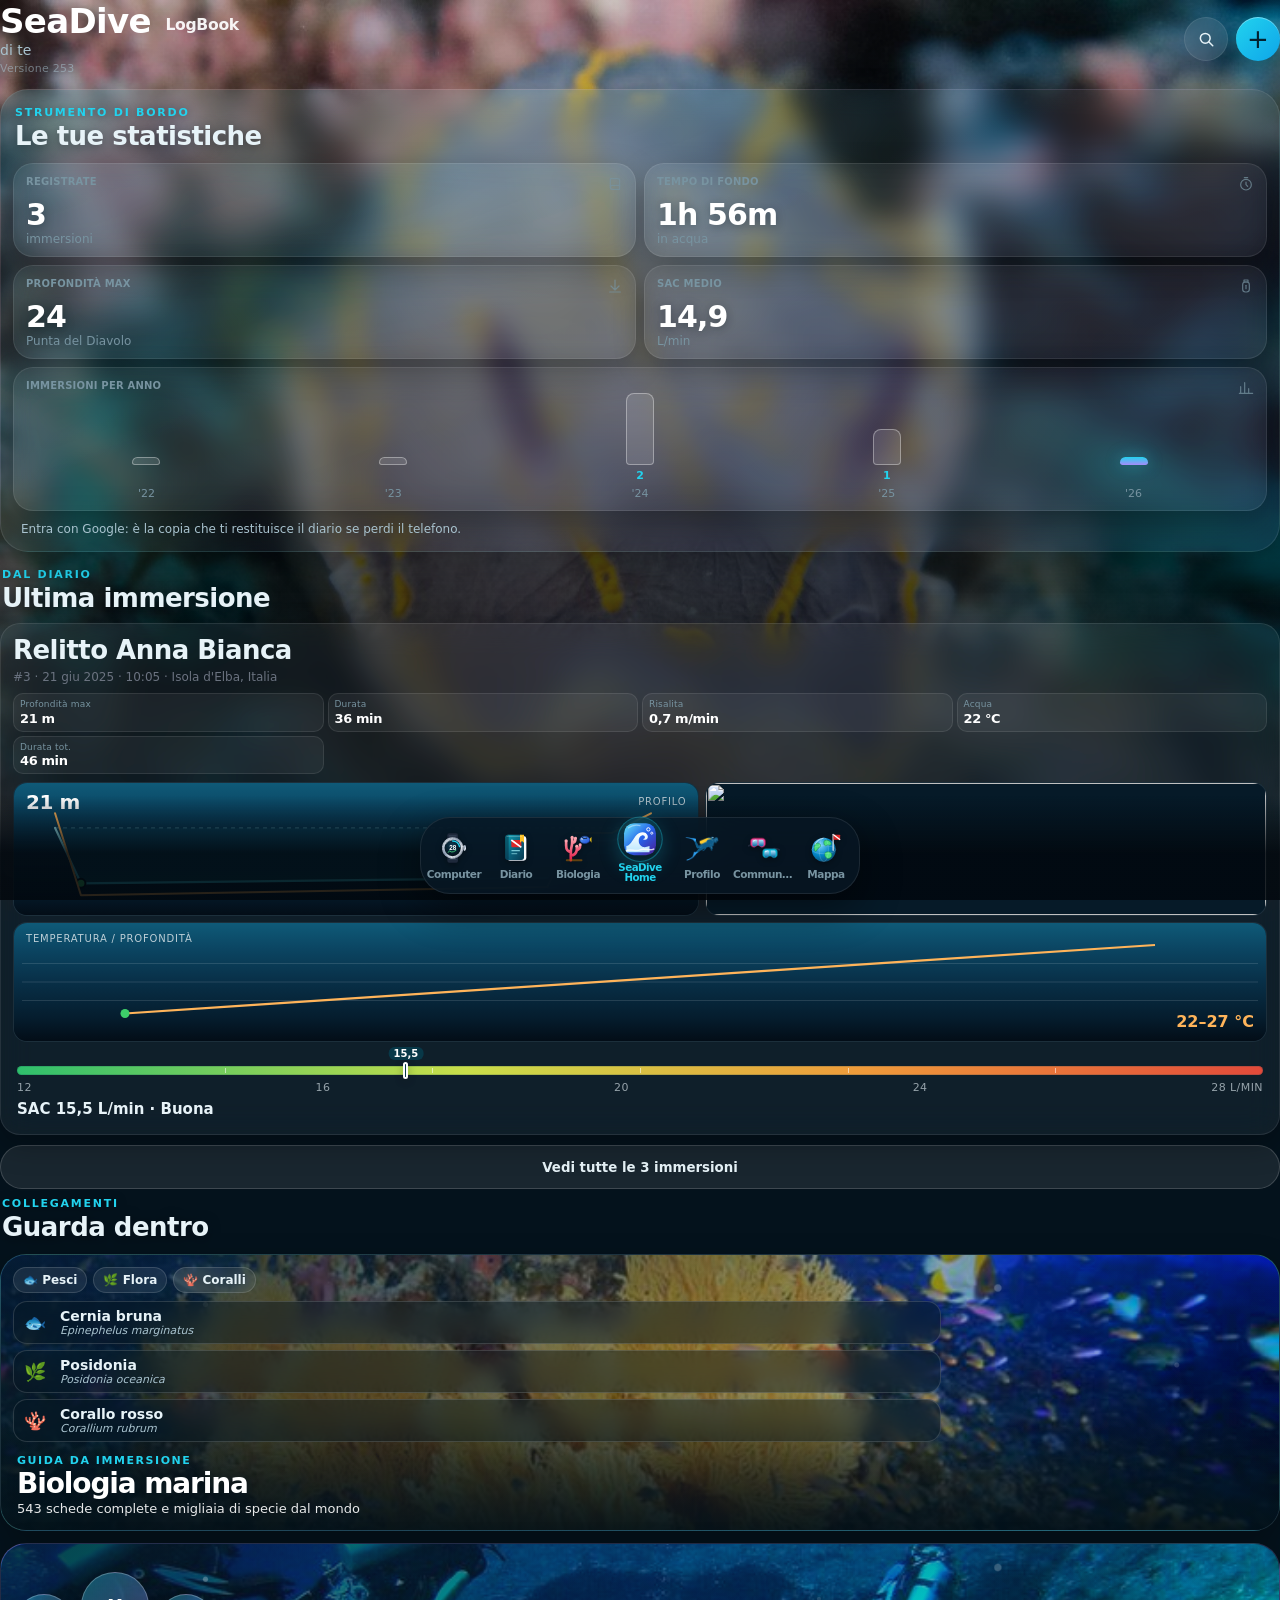
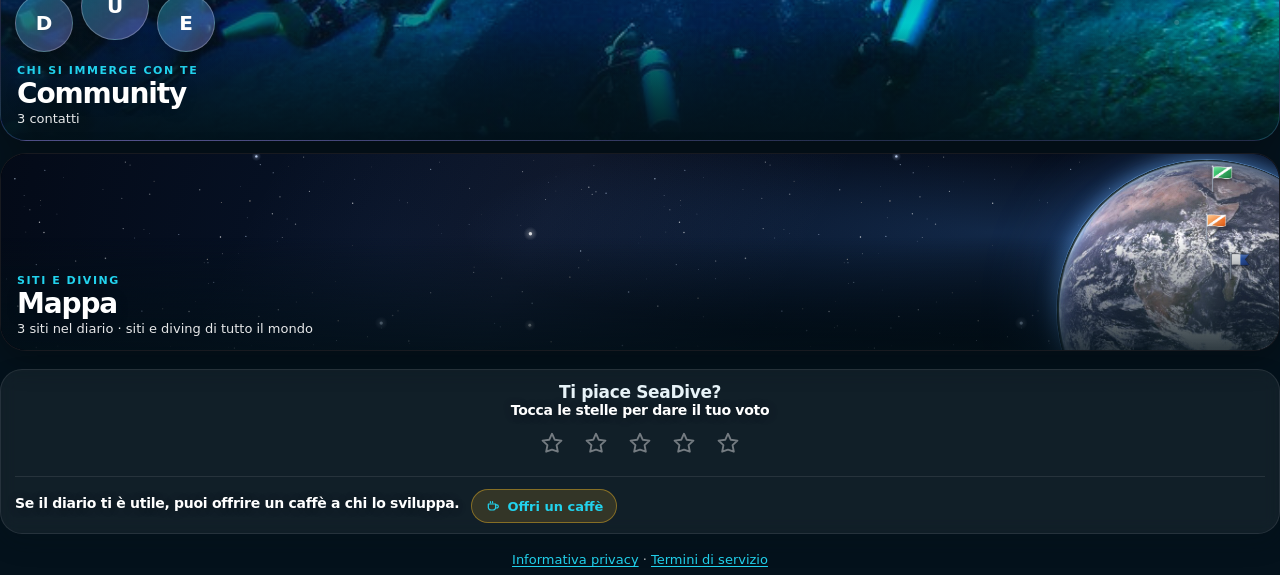
==== index.html @ b482c6c4 "Versione 253: i telefoni scaricano i file nuovi. Co-Authored-By: Claude Opus 5.5 <noreply@anthropic." ====
<!DOCTYPE html>
<html lang="it">
  <head>
    <meta charset="UTF-8" />
    <!-- Prova per Google Search Console che il sito è nostro (serve al nome e logo nella finestra di accesso Google). -->
    <meta name="google-site-verification" content="CEgFkxPIAazG31cgGugMhEKCHXccll6e21XNHMt_sX8" />
    <!-- CSP: niente script scritti nella pagina, solo file del sito e host noti. Rete e immagini: solo https.
         'unsafe-eval' e 'wasm-unsafe-eval' servono a Google Maps e al riconoscimento specie (WebAssembly). -->
    <meta
      http-equiv="Content-Security-Policy"
      content="default-src 'self'; script-src 'self' https://www.gstatic.com https://cdn.jsdelivr.net https://unpkg.com https://accounts.google.com https://apis.google.com https://maps.googleapis.com https://maps.gstatic.com 'unsafe-eval' 'wasm-unsafe-eval' blob:; style-src 'self' 'unsafe-inline' https://fonts.googleapis.com https://cdn.jsdelivr.net https://unpkg.com https://accounts.google.com; font-src 'self' data: https://fonts.gstatic.com; img-src 'self' data: blob: https:; connect-src 'self' data: blob: https:; worker-src 'self' blob:; child-src 'self' blob: https://accounts.google.com; frame-src https://accounts.google.com; media-src 'self' data: blob:; manifest-src 'self'; object-src 'none'; base-uri 'self'; form-action 'self'"
    />
    <meta name="viewport" content="width=device-width, initial-scale=1, viewport-fit=cover, interactive-widget=resizes-content" />
    <meta name="theme-color" content="#04121c" />
    <meta name="apple-mobile-web-app-capable" content="yes" />
    <meta name="mobile-web-app-capable" content="yes" />
    <meta name="apple-mobile-web-app-status-bar-style" content="black-translucent" />
    <meta name="apple-mobile-web-app-title" content="SeaDive" />
    <title>SeaDive LogBook</title>
    <link rel="manifest" href="./manifest.json" />
    <link rel="icon" href="./icon-192.png" type="image/png" />
    <link rel="apple-touch-icon" href="./apple-touch-icon.png" />
    <link rel="preconnect" href="https://fonts.googleapis.com" />
    <link rel="preconnect" href="https://fonts.gstatic.com" crossorigin />
    <link
      href="https://fonts.googleapis.com/css2?family=Fraunces:opsz,wght@9..144,500;9..144,700&family=Outfit:wght@400;500;600;700&family=Sora:wght@500;600;700;800&display=swap"
      rel="stylesheet"
    />
    <link rel="stylesheet" href="./styles.css?v=253" />
    <link rel="stylesheet" href="./theme-abisso.css?v=253" />
  </head>
  <body class="abisso">
    <div class="status-scrim" aria-hidden="true"></div>
    <div class="ocean" aria-hidden="true">
      <div class="sunband"></div>
      <div class="rays"></div>
      <div class="caustics"></div>
      <div class="particles"></div>
      <div class="thermocline"></div>
      <svg class="fauna" viewBox="0 0 1440 900" preserveAspectRatio="xMidYMax slice">
        <g class="school" fill="#7ee0d4" opacity="0.22">
          <ellipse cx="180" cy="220" rx="14" ry="6" />
          <polygon points="166,220 154,214 154,226" />
          <ellipse cx="230" cy="248" rx="11" ry="5" />
          <polygon points="219,248 210,243 210,253" />
          <ellipse cx="205" cy="198" rx="9" ry="4" />
          <polygon points="196,198 188,194 188,202" />
        </g>
        <g class="turtle" fill="none" stroke="#edd9a3" stroke-width="2" opacity="0.35">
          <ellipse cx="1180" cy="520" rx="34" ry="22" />
          <ellipse cx="1180" cy="520" rx="18" ry="12" />
          <path d="M1214 520 q18 2 22 -8" />
          <path d="M1152 508 q-18 -10 -8 -22" />
          <path d="M1154 534 q-16 12 -4 20" />
          <path d="M1204 536 q12 14 22 8" />
        </g>
        <g class="ray" fill="#2ad4c9" opacity="0.12">
          <path d="M720 340 C780 300 860 360 900 420 C820 400 760 430 700 410 C680 370 700 350 720 340Z" />
        </g>
        <g class="school near" fill="#0c6478" opacity="0.55">
          <ellipse cx="690" cy="260" rx="16" ry="7" />
          <polygon points="674,260 660,252 660,268" />
          <ellipse cx="742" cy="292" rx="13" ry="6" />
          <polygon points="729,292 718,286 718,298" />
          <ellipse cx="718" cy="236" rx="11" ry="5" />
          <polygon points="707,236 698,231 698,241" />
          <ellipse cx="780" cy="248" rx="12" ry="5" />
          <polygon points="768,248 758,243 758,253" />
        </g>
        <g class="turtle near" fill="none" stroke="#0e5c4a" stroke-width="3" opacity="0.4">
          <ellipse cx="820" cy="430" rx="28" ry="18" />
          <ellipse cx="820" cy="430" rx="14" ry="9" />
          <path d="M848 430 q14 2 16 -6" />
          <path d="M796 420 q-14 -8 -6 -16" />
          <path d="M798 442 q-12 10 -2 16" />
        </g>
      </svg>
      <svg class="kelp" viewBox="0 0 1440 220" preserveAspectRatio="none">
        <path d="M80 220 C90 140 40 90 70 0" fill="none" stroke="#0b4a3c" stroke-width="8" />
        <path d="M120 220 C160 150 90 80 140 10" fill="none" stroke="#0e5c4a" stroke-width="6" />
        <path d="M1280 220 C1260 130 1320 80 1270 0" fill="none" stroke="#0b4a3c" stroke-width="9" />
        <path d="M1340 220 C1380 140 1300 70 1360 8" fill="none" stroke="#0e5c4a" stroke-width="6" />
      </svg>
      <svg class="floor" viewBox="0 0 1440 180" preserveAspectRatio="none">
        <path fill="#031018" d="M0,90 C160,140 280,40 480,80 C680,120 760,40 980,90 C1160,130 1280,60 1440,100 L1440,180 L0,180 Z" />
        <circle cx="220" cy="150" r="10" fill="#1a3a32" />
        <circle cx="980" cy="158" r="16" fill="#16342e" />
        <circle cx="1020" cy="164" r="8" fill="#1f4740" />
      </svg>
    </div>
    <div id="app">
      <div class="splash">
        <img class="splash-photo" src="./splash.jpg?v=1" alt="" />
        <div class="splash-veil"></div>
        <div class="splash-mark">
          <img src="./icon-192.png" alt="SeaDive LogBook" />
          <p class="splash-load"><i class="splash-spin"></i>Caricamento del diario…</p>
        </div>
        <svg width="0" height="0" class="splash-icons" aria-hidden="true">
          <symbol id="sp-log" viewBox="0 0 24 24"><path d="M4 18l4-6 4 3 4-7 4 5" /><path d="M4 4v16h16" /></symbol>
          <symbol id="sp-map" viewBox="0 0 24 24"><path d="M12 21s-6-5.5-6-11a6 6 0 0112 0c0 5.5-6 11-6 11z" /><circle cx="12" cy="10" r="2.2" /></symbol>
          <symbol id="sp-fish" viewBox="0 0 24 24"><path d="M3 12c3-4 8-6 12-4 2 1 4 2.5 5 4-1 1.5-3 3-5 4-4 2-9 0-12-4z" /><path d="M3 12l-1-3m1 3l-1 3" /><circle cx="15.5" cy="11" r=".8" /></symbol>
          <symbol id="sp-people" viewBox="0 0 24 24"><circle cx="9" cy="8" r="3" /><circle cx="17" cy="9" r="2.4" /><path d="M3 19c0-3.3 2.7-5 6-5s6 1.7 6 5" /><path d="M15 14.5c3 0 6 1.3 6 4.5" /></symbol>
        </svg>
        <!-- Presentazione dell'app: sta nell'HTML, così chi apre la home page (anche il controllo di Google) sa cos'è l'app e a cosa servono i dati. -->
        <section class="splash-about">
          <p class="splash-eyebrow">SeaDive LogBook</p>
          <h1>Il diario di bordo del subacqueo</h1>
          <ul>
            <li><span><svg><use href="#sp-log" /></svg></span>Immersioni con il profilo dal computer</li>
            <li><span><svg><use href="#sp-map" /></svg></span>Mappa con migliaia di siti e diving</li>
            <li><span><svg><use href="#sp-fish" /></svg></span>Specie marine riconosciute da una foto</li>
            <li><span><svg><use href="#sp-people" /></svg></span>Buddy, brevetti, firme e chat</li>
          </ul>
          <p class="splash-data">Con Google salvi una copia del diario sul tuo Drive e usi la Community. I dati restano tuoi.</p>
        </section>
        <p class="splash-legal"><a href="./privacy.html">Informativa privacy</a> · <a href="./termini.html">Termini di servizio</a></p>
      </div>
      <noscript>
        <p class="boot">SeaDive LogBook ha bisogno di JavaScript. Attivalo nelle impostazioni del browser e ricarica la pagina.</p>
      </noscript>
    </div>
    <script src="./frame-guard.js?v=253"></script>
    <script src="./errors.js?v=253"></script>
    <script src="./config.js?v=253"></script>
    <script src="./computers.js?v=253"></script>
    <script src="./sites.js?v=253"></script>
    <script src="./biology.js?v=253"></script>
    <script src="./drive.js?v=253"></script>
    <script src="./firebase-community.js?v=253"></script>
    <script src="./app.js?v=253"></script>
  </body>
</html>
---- styles.css ----
:root {
  --abyss: #1c2430;
  --deep: #2a3544;
  --lagoon: #3aa0ff;
  --teal: #2f8fff;
  --foam: #1c2430;
  --paper: #ffffff;
  --sand: #3dcf6a;
  --coral: #ff5a46;
  --sky: #f3f5f8;
  --mint: #eef3ff;
  --glass: #ffffff;
  --line: rgba(28, 36, 48, 0.08);
  --ok: #3dcf6a;
  --shadow: 0 10px 28px rgba(28, 36, 48, 0.06);
  --nav-h: 92px;
  --safe-top: env(safe-area-inset-top, 0px);
  --safe-bottom: env(safe-area-inset-bottom, 0px);
}

* { box-sizing: border-box; }
html, body {
  margin: 0;
  min-height: 100%;
  width: 100%;
  max-width: 100%;
  overflow-x: clip;
  overflow-y: visible;
  overscroll-behavior-x: none;
  -webkit-text-size-adjust: 100%;
  -webkit-tap-highlight-color: transparent;
}
.status-scrim {
  position: fixed;
  top: 0;
  left: 0;
  right: 0;
  height: var(--safe-top);
  background: #021018;
  z-index: 50000;
  pointer-events: none;
}
body.page-bio .status-scrim { background: #d9f6fc; }
body.page-map .status-scrim { background: #061018; }
body.page-auth .status-scrim { background: #0c3a42; }
body {
  font-family: Outfit, system-ui, sans-serif;
  color: var(--foam);
  background: #f3f5f8;
}

.ocean { position: fixed; inset: 0; pointer-events: none; overflow: hidden; z-index: 0; display: none; }
body.page-auth .ocean { display: none; }
.sunband {
  position: absolute; inset: -10% 0 auto; height: 48%;
  background: radial-gradient(ellipse at 50% -10%, rgba(255, 244, 180, 0.85), rgba(120, 235, 230, 0.25) 42%, transparent 70%);
}
.thermocline {
  position: absolute; left: 0; right: 0; bottom: 18%; height: 28%;
  background: linear-gradient(180deg, transparent, rgba(0, 20, 28, 0.45));
}
.rays {
  position: absolute; inset: 0;
  background:
    repeating-linear-gradient(118deg, transparent 0 46px, rgba(237, 217, 163, 0.035) 48px, transparent 90px);
  mask-image: linear-gradient(180deg, rgba(0,0,0,.55), transparent 70%);
  animation: drift 22s ease-in-out infinite alternate;
}
.caustics {
  position: absolute; inset: -20%;
  background:
    radial-gradient(circle at 20% 20%, rgba(42, 212, 201, 0.16), transparent 28%),
    radial-gradient(circle at 80% 10%, rgba(237, 217, 163, 0.1), transparent 32%),
    radial-gradient(circle at 40% 80%, rgba(239, 122, 90, 0.08), transparent 30%);
  animation: drift 18s ease-in-out infinite alternate;
}
.particles {
  position: absolute; inset: 0;
  background-image:
    radial-gradient(circle, rgba(231, 251, 247, 0.28) 1.4px, transparent 2px),
    radial-gradient(circle, rgba(42, 212, 201, 0.22) 1px, transparent 2px);
  background-size: 90px 140px, 140px 200px;
  animation: rise 26s linear infinite;
  opacity: 0.4;
}
.fauna { position: absolute; inset: 0; width: 100%; height: 100%; }
.school { animation: swim 16s ease-in-out infinite alternate; }
.turtle { animation: glide 28s ease-in-out infinite alternate; }
.ray { animation: drift 20s ease-in-out infinite alternate; }
.kelp { position: absolute; left: 0; right: 0; bottom: 70px; height: 180px; opacity: 0.55; }
.floor { position: absolute; left: 0; right: 0; bottom: 0; height: 140px; opacity: 0.95; }

body.page-home .ocean,
body.page-app .ocean,
body.page-auth .ocean { display: none; }
body.page-auth {
  background: #0c3a42;
}
body.page-auth::after {
  content: "";
  position: fixed;
  inset: 0;
  z-index: 0;
  pointer-events: none;
  background: url("./register.jpg?v=1") center 58% / cover no-repeat;
}
body.page-auth::before {
  content: "";
  position: fixed; inset: 0; z-index: 1; pointer-events: none;
  background: linear-gradient(180deg, rgba(255, 252, 240, 0.18) 0%, rgba(180, 240, 245, 0.28) 38%, rgba(232, 251, 255, 0.92) 100%);
}
body.page-home,
body.page-app {
  background: #021018 url("./splash.jpg?v=1") center 40% / cover no-repeat scroll;
}
body.page-home::before {
  content: "";
  position: fixed; inset: 0; z-index: 0; pointer-events: none;
  background: linear-gradient(180deg, rgba(2, 16, 24, 0.16) 0%, rgba(2, 16, 24, 0.08) 24%, rgba(3, 22, 34, 0.34) 100%);
}
body.page-app::before {
  content: "";
  position: fixed; inset: 0; z-index: 0; pointer-events: none;
  background: linear-gradient(180deg, rgba(2, 16, 24, 0.12) 0%, rgba(2, 16, 24, 0.2) 38%, rgba(243, 245, 248, 0.88) 100%);
}
body.page-home #app,
body.page-app #app { padding-top: calc(10px + var(--safe-top)); }
body.page-auth #app { max-width: none; padding: 0; }

.gate {
  position: relative; z-index: 2; min-height: 100vh; min-height: 100dvh;
  display: grid; place-items: center;
  padding: calc(24px + var(--safe-top)) 16px calc(40px + var(--safe-bottom));
}
.gate-card { width: min(400px, 100%); text-align: center; padding: 0 20px 24px; overflow: hidden; }
.gate-shot {
  width: calc(100% + 40px); margin: 0 -20px 14px; height: 240px;
  object-fit: cover; object-position: center 72%; display: block;
}
.gate-card h1 { font-family: Fraunces, serif; font-size: 30px; margin: 8px 0 8px; }
.gate-mark { margin: 0 auto 8px; }
.privacy-fold { text-align: left; margin: 14px 0 12px; font-size: 13px; }
.privacy-fold summary { cursor: pointer; color: var(--sand); }
.sso-google {
  width: 100%; display: flex; align-items: center; justify-content: center; gap: 10px;
  margin-top: 10px; border-radius: 14px; font-weight: 600;
  background: #fff; color: #1f1f1f;
}
.sso-google:disabled { opacity: 0.45; cursor: not-allowed; }
.cinematic.on-photo {
  background: transparent; border: 0; box-shadow: none; min-height: 0; padding: 8px 4px 4px;
}
.privacy-body {
  font-size: 13px; line-height: 1.5; opacity: 0.88;
  max-height: 220px; overflow: auto; margin: 10px 0 12px;
  padding-right: 6px;
}
.privacy-body p { margin: 0 0 10px; }
.privacy-accept {
  display: flex; gap: 10px; align-items: flex-start;
  font-size: 13px; line-height: 1.4; text-transform: none; letter-spacing: 0;
  text-align: left;
}
.privacy-accept input { margin-top: 3px; flex: 0 0 auto; }
.sign-legal {
  margin-top: 18px; padding-top: 8px; border-top: 1px solid var(--line);
}
.sign-pad {
  margin-top: 14px;
  padding: 12px;
  border-radius: 22px;
  background: #fff;
  border: 1px solid var(--line);
  box-shadow: var(--shadow);
}
.sign-pad-top strong { display: block; font-size: 16px; }
.sign-pad-top span { display: block; font-size: 12px; opacity: 0.7; margin-top: 2px; }
.sign-stage { position: relative; margin-top: 10px; }
.sign-ghost {
  position: absolute; inset: 0; display: grid; place-items: center;
  margin: 0; pointer-events: none; color: rgba(8, 56, 72, 0.35); font-weight: 600;
}
.sign-ghost[hidden] { display: none !important; }
.btn-wipe {
  position: absolute; top: 8px; right: 8px; z-index: 3;
  background: var(--coral); color: #fff;
  padding: 8px 14px; font-size: 13px; box-shadow: 0 6px 16px rgba(255, 107, 87, 0.35);
}
.sign-card .btn-wipe, .sign-card-top .btn-wipe { position: static; }
.sign-ok {
  display: flex; gap: 10px; align-items: flex-start;
  margin-top: 10px; font-size: 13px; line-height: 1.4; text-transform: none; letter-spacing: 0;
}
.sign-ok input { margin-top: 3px; flex: 0 0 auto; }
.sign-board { display: grid; gap: 12px; margin-top: 12px; }
.sign-card {
  background: #fff; border: 1px solid var(--line); border-radius: 20px; padding: 12px;
  box-shadow: var(--shadow);
}
.sign-card-top { display: flex; align-items: flex-start; justify-content: space-between; gap: 10px; }
.sign-card-actions { display: flex; flex-direction: column; gap: 6px; flex: none; }
.sign-card-actions .btn { padding: 8px 12px; font-size: 13px; }
.sign-card-top b { display: block; font-size: 12px; letter-spacing: 0.08em; text-transform: uppercase; opacity: 0.55; }
.sign-card-top span { display: block; font-weight: 700; margin-top: 2px; }
.sign-card-top small { display: block; opacity: 0.65; margin-top: 2px; }
.sign-card img { width: 100%; max-height: 88px; object-fit: contain; margin-top: 8px; background: var(--mint); border-radius: 12px; }
.sign-empty { margin: 10px 0 0; opacity: 0.5; }
.sign-legal-line { font-size: 11px; opacity: 0.62; margin: 8px 0 0; line-height: 1.4; }

#app {
  position: relative; z-index: 1; width: 100%; max-width: min(430px, 100%);
  min-width: 0; margin: 0 auto; overflow-x: clip;
  padding: calc(10px + var(--safe-top)) 14px calc(var(--nav-h) + 12px + var(--safe-bottom));
}
.boot { position: relative; z-index: 2; margin: 48px 16px; font-size: 18px; color: var(--abyss); }
.splash {
  position: fixed; inset: 0; z-index: 40000;
  display: flex; flex-direction: column; align-items: center; justify-content: space-between;
  background: #021018; overflow: hidden;
}
.splash-photo {
  position: absolute; inset: 0; width: 100%; height: 100%;
  object-fit: cover; object-position: center 40%;
}
.splash-veil {
  position: absolute; inset: 0;
  background: linear-gradient(180deg, rgba(2, 16, 24, 0.15) 0%, rgba(2, 16, 24, 0.25) 35%, rgba(2, 16, 24, 0.88) 72%, rgba(2, 16, 24, 0.96) 100%);
}
.splash-mark { position: relative; z-index: 1; text-align: center; padding: calc(clamp(28px, 17vh, 150px) + var(--safe-top, 0px)) 20px 12px; }
.splash-mark img {
  width: min(128px, 16vh); height: auto; border-radius: 28px; display: block; margin: 0 auto;
  box-shadow: 0 16px 40px rgba(2, 16, 24, 0.5);
}
.splash-load {
  display: inline-flex; align-items: center; gap: 8px; margin: 14px 0 0;
  color: rgba(255, 255, 255, 0.85); font-size: 13px; font-weight: 500; text-shadow: 0 1px 8px rgba(2, 16, 24, 0.7);
}
.splash-spin {
  width: 14px; height: 14px; border-radius: 50%; flex: none;
  border: 2px solid rgba(255, 255, 255, 0.25); border-top-color: #5eead4;
  animation: splash-spin 0.9s linear infinite;
}
@keyframes splash-spin { to { transform: rotate(360deg); } }
@media (prefers-reduced-motion: reduce) { .splash-spin { animation: none; } }
.splash-icons { position: absolute; }
.splash-about {
  position: relative; z-index: 1; width: 100%; max-width: 430px; box-sizing: border-box;
  padding: 0 22px calc(46px + var(--safe-bottom, 0px)); color: #fff;
}
.splash-eyebrow { margin: 0; font-size: 11.5px; font-weight: 600; letter-spacing: 0.14em; text-transform: uppercase; color: #5eead4; }
body .splash .splash-about h1 { margin: 6px 0 14px; font-family: Fraunces, Georgia, serif; letter-spacing: 0; font-size: 27px; font-weight: 700; line-height: 1.1; }
.splash-about ul { list-style: none; margin: 0; padding: 0; }
.splash-about li { display: flex; align-items: center; gap: 12px; padding: 9px 0; border-top: 1px solid rgba(255, 255, 255, 0.1); font-size: 14px; }
.splash-about li span {
  width: 34px; height: 34px; border-radius: 50%; flex: none; display: grid; place-items: center;
  background: rgba(94, 234, 212, 0.12); border: 1px solid rgba(94, 234, 212, 0.3);
}
.splash-about li svg { width: 17px; height: 17px; fill: none; stroke: #5eead4; stroke-width: 1.8; stroke-linecap: round; stroke-linejoin: round; }
.splash-data {
  margin: 12px 0 0; padding-top: 10px; border-top: 1px solid rgba(255, 255, 255, 0.1);
  font-size: 12px; line-height: 1.45; color: rgba(255, 255, 255, 0.72);
}
/* Schermi bassi: si toglie lo spazio sopra il logo e si stringono le righe. */
@media (max-height: 640px) {
  body .splash .splash-about h1 { font-size: 22px; margin-bottom: 8px; }
  .splash-about li { padding: 5px 0; font-size: 13px; }
  .splash-about li span { width: 28px; height: 28px; }
}

/* Link fisso a privacy e termini: sta nell'HTML della home page, così il controllo di Google lo trova senza avviare l'app. */
.splash-legal {
  position: absolute; z-index: 1; left: 0; right: 0; bottom: calc(18px + var(--safe-bottom, 0px)); margin: 0;
  text-align: center; font-size: 13px; color: rgba(255, 255, 255, 0.75); text-shadow: 0 1px 8px rgba(2, 16, 24, 0.8);
}
.splash .splash-legal a, .splash .splash-legal a:visited { color: inherit; text-decoration: underline; text-underline-offset: 2px; }
.home-legal { margin: 18px 0 8px; text-align: center; font-size: 13px; color: rgba(255, 255, 255, 0.7); }
.home-legal a, .home-legal a:visited { color: inherit; text-decoration: underline; text-underline-offset: 2px; }

h1, h2, h3, .serif { font-family: Outfit, system-ui, sans-serif; font-weight: 700; }
button, input, textarea, select { font-family: inherit; }
#app, .card, .btn, .meta { -webkit-font-smoothing: antialiased; }

.topbar { display: flex; align-items: center; justify-content: space-between; gap: 10px; margin-bottom: 14px; }
.home-top { align-items: center; margin: 4px 0 14px; }
.home-brand { min-width: 0; flex: 1; }
.home-brand h1 {
  margin: 0; font-size: clamp(26px, 8.2vw, 34px); line-height: 1.05;
  letter-spacing: -0.04em; font-weight: 800; color: #fff;
  text-shadow: 0 1px 10px rgba(2,16,24,.45);
  white-space: nowrap; overflow: hidden; text-overflow: ellipsis;
}
.home-brand h1 small {
  font-size: 0.46em; font-weight: 600; letter-spacing: -0.02em;
  margin-left: 0.22em; vertical-align: 0.18em; opacity: 0.92;
}
.home-brand p { margin: 2px 0 0; font-size: 14px; color: rgba(255,255,255,.88); font-weight: 500; text-shadow: 0 1px 8px rgba(2,16,24,.4); }
.home-tools { display: flex; gap: 8px; flex-shrink: 0; }
.icon-btn {
  width: 44px; height: 44px; border-radius: 50%; border: 0;
  background: #e9edf3; color: #1c2430; font-size: 20px; cursor: pointer;
  display: grid; place-items: center;
}
.icon-btn.add { background: #2f8fff; color: #fff; font-size: 26px; line-height: 1; }
.brand { display: flex; align-items: center; gap: 10px; }
.mark {
  width: 44px; height: 44px; border-radius: 50%;
  background: conic-gradient(from 180deg, #1ec8c8, #0b4d5e, #edd9a3, #ef7a5a, #1ec8c8);
  display: grid; place-items: center; box-shadow: var(--shadow);
}
.mark img { width: 40px; height: 40px; border-radius: 50%; object-fit: cover; display: block; }
.mark span { width: 30px; height: 30px; border-radius: 50%; background: var(--abyss); display: grid; place-items: center; font-size: 15px; }
.brand h1 { margin: 0; font-size: 22px; letter-spacing: 0.02em; }
.brand p { margin: 0; font-size: 11px; letter-spacing: 0.2em; text-transform: uppercase; color: #6b7380; opacity: 0.85; }
body.page-app .brand h1 {
  color: #fff;
  text-shadow: 0 1px 10px rgba(2,16,24,.45);
}
body.page-app .brand p {
  color: rgba(255,255,255,.88);
  text-shadow: 0 1px 8px rgba(2,16,24,.4);
  opacity: 1;
}
body.page-app .section-head h3 { color: #1c2430; }
.stamp {
  border: 1px dashed rgba(47, 143, 255, 0.35);
  color: #2f8fff;
  font-size: 11px;
  letter-spacing: 0.14em;
  text-transform: uppercase;
  padding: 6px 10px;
  border-radius: 8px;
  transform: rotate(-6deg);
}

.card {
  background: #fff;
  border: 0;
  border-radius: 24px;
  padding: 16px;
  box-shadow: var(--shadow);
  max-width: 100%;
  min-width: 0;
  overflow-x: clip;
}
.hero {
  position: relative; overflow: hidden;
  padding: 22px 20px 18px;
  background:
    linear-gradient(135deg, rgba(255, 255, 255, 0.9), rgba(212, 255, 244, 0.75)),
    radial-gradient(circle at 90% 10%, rgba(255, 226, 122, 0.35), transparent 40%);
}
.hero::after {
  content: "";
  position: absolute; right: -40px; top: -50px;
  width: 180px; height: 180px; border-radius: 50%;
  border: 18px solid rgba(237, 217, 163, 0.08);
}
.hero h2 { margin: 0 0 6px; font-size: 30px; }
.hero .tagline { margin: 0 0 18px; opacity: 0.8; }

.stats { display: grid; grid-template-columns: repeat(3, 1fr); gap: 6px; }
.stat {
  background: rgba(255, 255, 255, 0.7);
  border-radius: 12px;
  padding: 8px 6px;
  text-align: center;
}
.stat b { display: block; font-size: 18px; color: #2f8fff; }
.stat span { font-size: 9px; letter-spacing: 0.06em; text-transform: uppercase; opacity: 0.7; }

.section { margin-top: 22px; }
.section-head { display: flex; align-items: baseline; justify-content: space-between; gap: 10px; margin: 0 0 12px; }
.section-head h3 { margin: 0; font-size: 22px; letter-spacing: -0.03em; }
body.page-home .section-head h3 { color: #fff; text-shadow: 0 1px 8px rgba(2, 16, 24, 0.45); }
body.page-home .vault-home { color: rgba(255, 255, 255, 0.92); text-shadow: 0 1px 8px rgba(2, 16, 24, 0.4); }
.home-ports {
  display: grid;
  grid-template-columns: 1fr 1fr;
  gap: 10px;
  margin: 2px 0 14px;
}
.port {
  display: grid;
  grid-template-columns: 54px minmax(0, 1fr);
  gap: 8px;
  align-items: center;
  text-align: left;
  border: 1px solid rgba(255, 255, 255, 0.38);
  border-radius: 20px;
  padding: 8px;
  color: #102028;
  cursor: pointer;
  background: rgba(247, 252, 255, 0.78);
  box-shadow: 0 10px 24px rgba(2, 16, 24, 0.16);
  backdrop-filter: blur(8px);
}
.port.here { outline: 2px solid rgba(255, 214, 92, 0.9); }
.port-scene {
  position: relative;
  width: 54px;
  height: 54px;
  border-radius: 16px;
  display: grid;
  place-items: center;
  overflow: hidden;
  font-size: 24px;
  line-height: 1;
}
.port-scene i {
  position: absolute;
  border-radius: 50%;
  background: rgba(255, 255, 255, 0.45);
  pointer-events: none;
}
.port-scene i:first-of-type { width: 8px; height: 8px; right: 7px; top: 8px; }
.port-scene i:last-of-type { width: 5px; height: 5px; left: 8px; bottom: 9px; }
.scene-computer { background: linear-gradient(160deg, #7fd4ea, #14556e); }
.scene-log { background: linear-gradient(160deg, #f3e2b0, #2f8f9a); }
.scene-bio { background: linear-gradient(160deg, #b7e38a, #0e6b62); }
.scene-home { background: linear-gradient(160deg, #9fd8ff, #1a4f86); }
.scene-profile { background: linear-gradient(160deg, #d7c4ff, #3d4f86); font-size: 0; }
.scene-profile img { width: 36px; height: 36px; object-fit: contain; }
.scene-people { background: linear-gradient(160deg, #8fd0ff, #2458a6); font-size: 16px; letter-spacing: -4px; }
.scene-map { background: linear-gradient(160deg, #67d0c4, #0c4f62); }
.port-copy { min-width: 0; }
.port-copy strong, .port-copy small { display: block; }
.port:last-child { grid-column: 1 / -1; }
.port-copy strong {
  font-size: 13px;
  line-height: 1.15;
  letter-spacing: -0.03em;
  white-space: normal;
}
.port-copy small {
  margin-top: 2px;
  font-size: 11px;
  color: #3d5360;
  white-space: nowrap;
  overflow: hidden;
  text-overflow: ellipsis;
}
.app-rate {
  margin: 18px 0 8px;
  padding: 12px 14px 10px;
  border-radius: 22px;
  text-align: center;
  color: #fff;
  background: rgba(8, 32, 44, 0.42);
  border: 1px solid rgba(255, 255, 255, 0.28);
  box-shadow: 0 10px 24px rgba(2, 16, 24, 0.18);
  backdrop-filter: blur(8px);
}
.app-rate p {
  margin: 0 0 6px;
  font-size: 14px;
  font-weight: 650;
  letter-spacing: -0.02em;
  text-shadow: 0 1px 8px rgba(2, 16, 24, 0.35);
}
.app-rate .stars { display: flex; justify-content: center; gap: 4px; }
.app-rate .star {
  width: 42px;
  height: 42px;
  border: 0;
  padding: 6px;
  border-radius: 50%;
  background: transparent;
  color: transparent;
  cursor: pointer;
}
.app-rate .star svg { width: 100%; height: 100%; display: block; }
.app-rate .star path {
  fill: transparent;
  stroke: rgba(255, 255, 255, 0.92);
  stroke-width: 1.6;
  stroke-linejoin: round;
}
.app-rate .star.on path {
  fill: #ffd15a;
  stroke: #ffe7a3;
}
.feed { margin-top: 18px; }

.search {
  width: 100%;
  background: #fff;
  border: 1px solid var(--line);
  color: var(--foam);
  border-radius: 16px;
  padding: 12px 14px;
  outline: none;
  margin-bottom: 12px;
  font-size: 16px;
}

.dive-list { display: flex; flex-direction: column; gap: 10px; }
.dive-list .dive-shot + .dive-shot { margin-top: 0; }
.dive-card {
  display: grid; grid-template-columns: 64px 1fr auto; gap: 12px; align-items: center;
  cursor: pointer; transition: transform 0.18s ease, border-color 0.18s;
}
@media (hover: hover) and (pointer: fine) {
  .dive-card:hover { transform: translateY(-2px); border-color: rgba(42, 212, 201, 0.35); }
}
.dive-card.has-photo { grid-template-columns: 72px 1fr auto; }
.thumb {
  width: 72px; height: 72px; border-radius: 18px; object-fit: cover;
  border: 1px solid var(--line);
}
.num {
  width: 64px; height: 64px; border-radius: 18px;
  display: grid; place-items: center;
  background: radial-gradient(circle at 30% 20%, #7ef0ea, #12c5c0);
  color: #083848; font-family: Fraunces, serif; font-size: 22px; font-weight: 700;
}
.dive-card h4 { margin: 0 0 4px; font-size: 16px; font-family: Manrope, sans-serif; }
.cinematic {
  position: relative; overflow: hidden; border-radius: 28px; min-height: 220px;
  margin-bottom: 14px; border: 1px solid var(--line); box-shadow: var(--shadow);
}
.cinematic-photo {
  position: absolute; inset: 0;
  background:
    linear-gradient(180deg, transparent 20%, rgba(2, 16, 24, 0.92)),
    radial-gradient(circle at 70% 20%, rgba(255, 220, 140, 0.35), transparent 36%),
    linear-gradient(180deg, #2aa7b8, #043445 55%, #021018);
  background-size: cover;
  background-position: center;
  filter: saturate(1.15);
}
.cinematic-copy { position: relative; padding: 28px 20px 22px; color: #083848; }
.cinematic-copy h2 { margin: 0 0 8px; font-size: 34px; letter-spacing: -0.03em; }
.cinematic-copy p { margin: 0; max-width: 36ch; opacity: 0.86; line-height: 1.45; }
.eyebrow {
  margin: 0 0 6px; font-size: 11px; letter-spacing: 0.18em; text-transform: uppercase; color: #0b6b68;
}
.kpi-grid {
  display: grid;
  grid-template-columns: 1fr 1fr;
  gap: 8px;
}
.kpi {
  text-align: left; border: 0; border-radius: 20px; padding: 12px 12px 10px;
  background: #fff url("./brand.jpg?v=10") center 30% / cover no-repeat;
  color: inherit; cursor: pointer; box-shadow: var(--shadow);
  min-height: 82px;
  position: relative;
  isolation: isolate;
  overflow: hidden;
}
.kpi::before {
  content: "";
  position: absolute; inset: 0; border-radius: inherit;
  background: rgba(255, 255, 255, 0.92);
  z-index: 0;
}
.kpi > * { position: relative; z-index: 1; }
.kpi p {
  margin: 0; display: flex; justify-content: space-between; align-items: flex-start;
  gap: 4px; font-size: 10px; letter-spacing: 0.02em; line-height: 1.2;
  text-transform: uppercase; color: #8a93a3; font-weight: 600;
}
.kpi p span { flex-shrink: 0; }
.kpi strong { display: block; margin-top: 6px; font-size: 22px; letter-spacing: -0.04em; font-weight: 800; line-height: 1.1; }
.kpi em { font-style: normal; color: #8a93a3; font-size: 12px; }
.kpi-chart { grid-column: 1 / -1; min-height: 136px; }
.year-chart { display: flex; align-items: flex-end; justify-content: space-between; gap: 6px; height: 88px; margin-top: 8px; }
.yb { flex: 1; display: flex; flex-direction: column; align-items: center; justify-content: flex-end; gap: 4px; }
.yb i { width: 100%; max-width: 28px; border-radius: 8px 8px 4px 4px; background: #d8dee8; display: block; }
.yb:last-child i { background: #2f8fff; }
.yb b { font-size: 11px; color: #2f8fff; min-height: 14px; }
.yb small { font-size: 11px; color: #8a93a3; }
.dive-list { display: flex; flex-direction: column; gap: 12px; }
.log-card {
  cursor: pointer; padding: 12px 12px 14px; border-bottom: 0; border-radius: 20px;
  background: #fff url("./brand.jpg?v=10") center 32% / cover no-repeat;
  box-shadow: var(--shadow);
  position: relative; isolation: isolate; overflow: hidden;
}
.log-card::before {
  content: "";
  position: absolute; inset: 0; border-radius: inherit;
  background: linear-gradient(180deg, rgba(255,255,255,0.94) 0%, rgba(255,255,255,0.9) 48%, rgba(255,255,255,0.55) 100%);
  z-index: 0;
}
.log-card > * { position: relative; z-index: 1; }
.log-head {
  display: flex;
  align-items: flex-start;
  justify-content: space-between;
  gap: 8px;
}
.log-head > div { min-width: 0; flex: 1; }
.log-del {
  flex: 0 0 auto;
  padding: 8px 12px;
  font-size: 13px;
  z-index: 2;
}
.log-head h3 {
  margin: 0; font-size: clamp(20px, 6.4vw, 26px); letter-spacing: -0.04em; font-weight: 800; line-height: 1.15;
  overflow: hidden; text-overflow: ellipsis; display: -webkit-box; -webkit-line-clamp: 2; -webkit-box-orient: vertical;
}
.log-head p {
  margin: 4px 0 0; font-size: 12px; color: #6b7380; line-height: 1.3;
  overflow: hidden; text-overflow: ellipsis; white-space: nowrap;
}
.log-kpis { display: grid; grid-template-columns: repeat(4, minmax(0, 1fr)); gap: 4px; margin: 8px 0; }
.log-kpis div { background: rgba(255, 255, 255, 0.58); border-radius: 10px; padding: 5px 6px; min-width: 0; }
.log-kpis small { display: block; font-size: 9px; color: #8a93a3; line-height: 1.15; letter-spacing: 0.02em; }
.log-kpis b { display: block; margin-top: 1px; font-size: 13px; letter-spacing: -0.03em; font-weight: 700; }
.log-viz { display: grid; grid-template-columns: 1.1fr 0.9fr; gap: 6px; min-height: 132px; }
.log-profile, .log-map, .log-thermo { border-radius: 14px; overflow: hidden; position: relative; min-height: 132px; background: #161c2c; }
.log-thermo { grid-column: 1 / -1; min-height: 118px; }
.log-profile span {
  position: absolute; right: 12px; top: 13px; z-index: 1;
  font-size: 10px; letter-spacing: 0.08em; text-transform: uppercase; color: rgba(255,255,255,.72);
}
.log-profile strong {
  position: absolute; left: 12px; top: 7px; z-index: 1; color: #fff; font-size: 20px; letter-spacing: -0.02em;
}
.log-profile canvas, .log-thermo canvas { width: 100%; height: 132px; display: block; }
.log-thermo canvas { height: 118px; }
.log-thermo span {
  position: absolute; left: 12px; top: 10px; z-index: 1;
  font-size: 10px; letter-spacing: 0.08em; text-transform: uppercase; color: rgba(255,255,255,.72);
}
.log-thermo strong {
  position: absolute; right: 12px; bottom: 10px; z-index: 1; color: #ffb45a; font-size: 16px;
}
.log-map .sat-place { margin: 0; height: 132px; border-radius: 0; }
.log-map .sat-place img, .log-map > img { width: 100%; height: 132px; object-fit: cover; display: block; }
.log-map .sat-name { display: none; }
.map-fallback {
  height: 132px; display: flex; flex-direction: column; align-items: center; justify-content: center; gap: 3px;
  padding: 0 10px; text-align: center; color: #67e8f9;
  background: radial-gradient(70% 60% at 50% 40%, rgba(34, 211, 238, 0.18), rgba(34, 211, 238, 0) 70%), #061a28;
}
.map-fallback svg { display: block; margin-bottom: 2px; }
.map-fallback b { max-width: 100%; overflow: hidden; text-overflow: ellipsis; white-space: nowrap; font-size: 13px; color: #fff; }
.map-fallback small { font-size: 11px; color: rgba(255, 255, 255, 0.6); }
.effort-missing {
  display: flex; align-items: center; gap: 8px; margin: 10px 4px 2px;
  font-size: 12px; line-height: 1.35; color: rgba(255, 255, 255, 0.66);
}
.effort-missing svg { flex: none; color: #67e8f9; }
.meta { margin: 0; font-size: 13px; opacity: 0.72; }
.pills { display: flex; flex-wrap: wrap; gap: 6px; margin-top: 6px; }
.pill {
  font-size: 11px; padding: 3px 8px; border-radius: 999px;
  background: rgba(42, 212, 201, 0.12); color: var(--teal); border: 1px solid rgba(42, 212, 201, 0.2);
}
.pill.sand { color: var(--sand); background: rgba(237, 217, 163, 0.12); border-color: rgba(237, 217, 163, 0.25); }
.metrics { text-align: right; }
.metrics strong { display: block; color: var(--sand); }
.metrics small { opacity: 0.65; }
.depth-bar {
  margin-top: 8px; height: 6px; border-radius: 99px; overflow: hidden;
  background: rgba(1, 12, 16, 0.45);
}
.depth-bar i {
  display: block; height: 100%; border-radius: 99px;
  background: linear-gradient(90deg, var(--teal), #0b4d5e);
}

.nav-dock {
  position: fixed;
  left: 0;
  right: 0;
  bottom: 0;
  height: calc(var(--nav-h) + var(--safe-bottom) + 12px);
  background: #f3f5f8;
  z-index: 9998;
  pointer-events: none;
}
.nav {
  position: fixed; left: 50%; bottom: calc(6px + var(--safe-bottom));
  transform: translate3d(-50%, 0, 0);
  width: min(440px, calc(100% - 8px));
  display: grid;
  grid-template-columns: repeat(7, minmax(0, 1fr));
  align-items: stretch;
  background: #fff;
  border: 0;
  border-radius: 30px;
  padding: 6px 2px 7px;
  z-index: 10000;
  box-shadow: 0 12px 40px rgba(28, 36, 48, 0.14);
}
.nav button {
  display: flex;
  flex-direction: column;
  align-items: center;
  justify-content: center;
  gap: 2px;
  border: 0;
  background: transparent;
  color: #9aa3b2;
  min-width: 0;
  min-height: 62px;
  padding: 0;
  border-radius: 18px;
  cursor: pointer;
  position: relative;
  z-index: 0;
  transform-origin: center bottom;
  transition: transform 0.16s ease, color 0.16s ease;
}
.nav button.active {
  color: #2f8fff;
  transform: scale(1.14);
  z-index: 2;
}
.nav button span {
  display: grid;
  place-items: center;
  width: 38px;
  height: 38px;
  margin: 0;
  border-radius: 50%;
  font-size: 24px;
  line-height: 1;
  flex: none;
  font-family: "Apple Color Emoji", "Segoe UI Emoji", "Noto Color Emoji", sans-serif;
  font-style: normal;
}
.nav button.active span {
  background: #e8f3ff;
  color: unset;
}
.nav button span.nav-divers {
  font-size: 18px;
  letter-spacing: -5px;
  line-height: 1;
  white-space: nowrap;
}
.nav button span.nav-diver {
  font-size: 0;
}
/* Icone disegnate della barra: stessa misura, centrate, con una leggera ombra. */
.nav button span.nav-art { font-size: 0; }
.nav button span.nav-art svg {
  width: 32px;
  height: 32px;
  display: block;
  filter: drop-shadow(0 2px 3px rgba(0, 0, 0, 0.35));
  pointer-events: none;
}
.nav button span.nav-diver img {
  width: 34px;
  height: 34px;
  display: block;
  object-fit: contain;
  pointer-events: none;
}
.nav button small {
  display: block;
  width: 100%;
  margin: 0;
  font-size: clamp(9.5px, 2.7vw, 10.5px);
  font-weight: 650;
  line-height: 1.1;
  letter-spacing: -0.045em;
  text-align: center;
  white-space: nowrap;
  overflow: hidden;
  text-overflow: ellipsis;
  padding: 0;
}
.nav button.nav-home small {
  font-size: 9px;
  letter-spacing: -0.05em;
  line-height: 1.05;
  white-space: normal;
}

.btn {
  border: 0; border-radius: 999px; padding: 12px 16px; cursor: pointer; font-weight: 600;
  min-height: 44px;
}
.btn.primary { background: #2f8fff; color: #fff; }
.btn.ghost { background: #fff; color: var(--foam); border: 1px solid var(--line); }
.btn.danger { background: rgba(255, 107, 87, 0.14); color: #c44532; }
.confirm-veil {
  position: fixed;
  inset: 0;
  z-index: 30000;
  background: rgba(16, 24, 32, 0.48);
  display: grid;
  place-items: center;
  padding: 24px 16px calc(24px + var(--safe-bottom));
}
.confirm-card {
  width: min(360px, 100%);
  background: #fff;
  border-radius: 22px;
  padding: 20px 18px 16px;
  box-shadow: 0 18px 48px rgba(16, 24, 32, 0.28);
}
.confirm-card h3 {
  margin: 0 0 8px;
  font-size: 20px;
  letter-spacing: -0.03em;
}
.confirm-card p {
  margin: 0 0 16px;
  font-size: 15px;
  line-height: 1.4;
  color: #4a5562;
}
.confirm-actions {
  display: grid;
  grid-template-columns: 1fr 1fr;
  gap: 8px;
}
.confirm-actions .btn { width: 100%; }
.confirm-actions .btn:disabled { opacity: 0.4; }
.pick-card { width: min(420px, 100%); }
.pick-list {
  display: flex;
  flex-direction: column;
  gap: 8px;
  max-height: min(52vh, 380px);
  overflow: auto;
  margin: 0 0 12px;
}
.pick-list .btn { width: 100%; text-align: left; border-radius: 14px; white-space: normal; }
.pick-list .btn small { display: block; font-weight: 500; opacity: 0.75; margin-top: 2px; }
.pick-date { display: flex; flex-direction: column; gap: 6px; margin: 4px 0 10px; font-size: 13px; font-weight: 600; }
.pick-date input { font: inherit; font-size: 16px; border: 1px solid var(--line); border-radius: 12px; padding: 10px 12px; background: #fff; min-height: 44px; }
.computer-fill { margin: 4px 0 16px; }
.computer-fill h3 { margin: 0 0 4px; font-size: 22px; }
.computer-fill .actions { margin-top: 10px; position: relative; }
.people-block { margin: 16px 0 0; font-size: 18px; }
.people-list { display: flex; flex-direction: column; gap: 8px; margin: 12px 0; }
.people-row {
  display: flex; justify-content: space-between; align-items: center; gap: 10px;
  flex-wrap: wrap;
  width: 100%; text-align: left; border: 1px solid var(--line); background: #fff;
  border-radius: 16px; padding: 12px 14px; color: inherit;
}
.people-actions { display: flex; gap: 8px; flex: 1 0 100%; justify-content: flex-end; }
button.people-row { cursor: pointer; }
.people-open {
  flex: 1; min-width: 0; border: 0; background: transparent; padding: 0;
  text-align: left; color: inherit; cursor: pointer; font: inherit;
}
.people-del { flex: none; }
.people-row strong { display: block; font-size: 16px; }
.people-row small { display: block; margin-top: 2px; opacity: 0.7; font-size: 13px; }
.people-row em { font-style: normal; font-size: 12px; font-weight: 600; opacity: 0.65; white-space: nowrap; }
.people-sign { width: 72px; height: 36px; object-fit: contain; flex: none; background: #fff; border-radius: 8px; border: 1px solid var(--line); }
.sign-preview { display: block; width: 100%; max-height: 120px; object-fit: contain; margin-top: 8px; background: #f3fbfb; border-radius: 12px; }
.sign-applied {
  position: absolute; inset: 0; width: 100%; height: 100%;
  object-fit: contain; background: #fff; z-index: 2; pointer-events: none;
}
.people-share { flex: none; padding: 8px 10px; font-size: 12px; }
.people-card {
  display: flex;
  flex-direction: column;
  align-items: stretch;
  gap: 10px;
  width: 100%;
  text-align: left;
  border: 1px solid var(--line);
  background: #fff;
  border-radius: 18px;
  padding: 14px;
  color: inherit;
}
.people-card .people-open {
  display: flex;
  flex-direction: column;
  align-items: flex-start;
  gap: 4px;
  width: 100%;
  flex: none;
}
.people-open.has-photo {
  display: flex;
  flex-direction: row;
  align-items: center;
  gap: 12px;
}
.people-avatar {
  width: 56px;
  height: 56px;
  border-radius: 50%;
  object-fit: cover;
  flex: none;
  background: #d7e0e8;
}
.people-row .people-avatar { width: 48px; height: 48px; }
.people-name {
  display: flex;
  flex-direction: row;
  flex-wrap: wrap;
  gap: 0 8px;
  align-items: baseline;
}
.people-name strong { display: inline; font-size: 18px; line-height: 1.2; }
.people-card small { font-size: 13px; }
.people-card .people-sign {
  width: 100%;
  height: 72px;
  object-fit: contain;
  object-position: center center;
  background: #f4fbfb;
  border-radius: 12px;
}
.people-list[data-list] { gap: 0; margin-top: 4px; }
.contact-row {
  display: flex;
  align-items: center;
  gap: 8px;
  width: 100%;
  padding: 8px 0;
  border: 0;
  border-bottom: 1px solid var(--line);
  background: transparent;
  color: inherit;
}
.contact-main {
  display: flex;
  align-items: center;
  gap: 10px;
  flex: 1;
  min-width: 0;
  border: 0;
  background: transparent;
  padding: 0;
  text-align: left;
  color: inherit;
  font: inherit;
  cursor: pointer;
}
.contact-photo {
  width: 40px;
  height: 40px;
  border-radius: 50%;
  object-fit: cover;
  flex: none;
  background: #e7eef2;
}
.contact-fallback {
  display: grid;
  place-items: center;
  font-size: 13px;
  font-weight: 700;
  color: #083848;
}
.contact-copy { min-width: 0; }
.contact-copy strong {
  display: block;
  font-size: 15px;
  line-height: 1.15;
  white-space: nowrap;
  overflow: hidden;
  text-overflow: ellipsis;
}
.contact-copy small { display: block; margin-top: 2px; font-size: 12px; opacity: 0.65; }
.contact-links { display: flex; gap: 10px; flex: none; align-items: center; }
.contact-links button {
  border: 0;
  background: transparent;
  padding: 4px 0;
  font: inherit;
  font-size: 12px;
  font-weight: 650;
  color: #1d7fe0;
  cursor: pointer;
}
.contact-links .contact-del { color: #c44532; }
.sea-strip { margin: 8px 0 4px; width: 100%; max-width: 100%; }
.sea-row {
  display: flex;
  flex-direction: row;
  flex-wrap: wrap;
  align-items: flex-start;
  gap: 8px 10px;
  width: 100%;
  max-width: 100%;
  overflow: visible;
  padding: 4px 0 10px;
}
.sea-person {
  display: flex;
  flex-direction: column;
  align-items: center;
  text-align: center;
  gap: 1px;
  flex: 0 0 108px;
  width: 108px;
  border: 0;
  background: transparent;
  padding: 0;
}
.sea-open {
  display: flex;
  flex-direction: column;
  align-items: center;
  gap: 1px;
  width: 100%;
  border: 0;
  background: transparent;
  padding: 0;
  color: inherit;
  font: inherit;
  cursor: pointer;
}
.sea-photo {
  width: 46px;
  height: 46px;
  border-radius: 50%;
  object-fit: cover;
  background: #e7eef2;
  margin-bottom: 4px;
}
.sea-photo-fallback {
  display: grid;
  place-items: center;
  font-weight: 700;
  color: #083848;
  letter-spacing: 0.04em;
}
.sea-first, .sea-last {
  display: block;
  max-width: 108px;
  overflow: visible;
  white-space: normal;
  font-size: 12px;
  line-height: 1.15;
}
.sea-status { display: block; margin-top: 2px; opacity: 0.7; font-size: 11px; line-height: 1.15; word-break: break-word; }
.sea-sign {
  display: block;
  width: 100%;
  height: 32px;
  object-fit: contain;
  background: #fff;
  border-radius: 6px;
  margin-top: 4px;
}
.contact-sign {
  display: block;
  height: 22px;
  max-width: 96px;
  object-fit: contain;
  background: #fff;
  border-radius: 4px;
  margin-top: 4px;
}
.sea-person .people-actions { justify-content: center; margin-top: 0; flex: none; width: 100%; position: relative; z-index: 2; }
.sea-person .people-actions .btn {
  min-width: 0;
  min-height: 0;
  width: 100%;
  padding: 2px 0 0;
  border: 0;
  border-radius: 0;
  background: transparent;
  color: #1d7fe0;
  font-size: 11px;
  line-height: 1.25;
  white-space: normal;
  touch-action: manipulation;
}
.sea-person .people-actions:has(.sea-dm) { flex-direction: column; gap: 0; }
.sea-person .people-actions .btn.sea-dm { display: inline-flex; align-items: center; justify-content: center; gap: 4px; font-weight: 700; }
.sea-dm .ui-ico { display: inline-grid; }
.sea-dm .badge { min-width: 16px; height: 16px; padding: 0 4px; border-radius: 8px; background: #e0245e; color: #fff; font-size: 10px; line-height: 16px; }
.sea-dm .badge[hidden] { display: none; }
.chat-log {
  display: flex;
  flex-direction: column;
  gap: 8px;
  min-height: 220px;
  max-height: min(52vh, 480px);
  overflow: auto;
  margin: 12px 0;
  padding: 4px 2px;
}
.chat-bubble {
  max-width: 82%;
  align-self: flex-start;
  padding: 8px 12px;
  border-radius: 16px 16px 16px 6px;
  background: #e8eef4;
  color: #1c2430;
  font-size: 15px;
  line-height: 1.35;
}
.chat-bubble.mine {
  align-self: flex-end;
  border-radius: 16px 16px 6px 16px;
  background: #083848;
  color: #fff;
}
.chat-bubble time {
  display: block;
  margin-top: 4px;
  font-size: 10px;
  opacity: 0.7;
}
.chat-compose {
  display: flex;
  gap: 8px;
  align-items: center;
}
.chat-compose input {
  flex: 1;
  min-width: 0;
  border: 1px solid var(--line);
  border-radius: 12px;
  padding: 10px 12px;
  font: inherit;
  font-size: 16px;
}
.chat-compose .btn { flex: none; }
.chat-compose[hidden] { display: none; }
.chat-list {
  display: flex;
  flex-direction: column;
  gap: 8px;
  margin: 12px 0 4px;
}
.chat-entry {
  width: 100%;
  margin: 0;
  border: 0;
  border-radius: 16px;
  min-height: 48px;
  padding: 12px 14px;
  background: #083848;
  color: #fff;
  font: inherit;
  font-size: 15px;
  font-weight: 700;
  line-height: 1.25;
  white-space: normal;
  cursor: pointer;
}
.chat-entry.on {
  background: #0b6e78;
}
.chat-members {
  display: flex;
  gap: 10px;
  overflow-x: auto;
  padding: 10px 0 2px;
  scrollbar-width: none;
}
.chat-members:empty { display: none; }
.chat-members::-webkit-scrollbar { display: none; }
.chat-member {
  flex: none;
  width: 64px;
  display: flex;
  flex-direction: column;
  align-items: center;
  gap: 4px;
  text-align: center;
}
.chat-member img,
.chat-member span {
  width: 40px;
  height: 40px;
  border-radius: 50%;
  object-fit: cover;
  background: #e7eef2;
  display: grid;
  place-items: center;
  font-size: 13px;
  font-weight: 700;
  color: #083848;
}
.chat-member small {
  max-width: 64px;
  overflow: hidden;
  text-overflow: ellipsis;
  white-space: nowrap;
  font-size: 11px;
  opacity: 0.8;
}
.chat-who {
  display: block;
  margin-bottom: 2px;
  font-size: 11px;
  line-height: 1.2;
}
.sign-lock { font-size: 12px; font-weight: 700; color: var(--teal, #0b4d5e); white-space: nowrap; }
.contact-drop { grid-column: 1 / -1; }
.people-picks { margin: 8px 0 4px; }
.people-picks .hint { margin-top: 10px; }
.card .actions input[type="file"],
.computer-fill input[type="file"] {
  position: absolute;
  width: 1px;
  height: 1px;
  padding: 0;
  margin: -1px;
  overflow: hidden;
  clip: rect(0, 0, 0, 0);
  border: 0;
}
.fab {
  position: fixed; right: 18px; bottom: calc(var(--nav-h) + 18px + var(--safe-bottom));
  width: 58px; height: 58px; border-radius: 50%; border: 0;
  background: linear-gradient(180deg, #ff9a78, var(--coral));
  color: white; font-size: 30px; cursor: pointer; box-shadow: var(--shadow); z-index: 4;
}

.form-grid { display: grid; grid-template-columns: minmax(0, 1fr) minmax(0, 1fr); gap: 10px; }
.form-pair {
  display: grid;
  grid-template-columns: minmax(0, 1fr) minmax(0, 1fr);
  gap: 10px;
  grid-column: 1 / -1;
  min-width: 0;
}
.field {
  display: flex; flex-direction: column; gap: 6px;
  font-size: 11px; letter-spacing: 0.04em; text-transform: uppercase;
  opacity: 0.95; min-width: 0; line-height: 1.3;
  overflow-wrap: anywhere;
}
.field.full { grid-column: 1 / -1; }
.field input, .field textarea, .field select {
  background: #fff;
  border: 1px solid var(--line);
  color: var(--foam);
  border-radius: 12px;
  padding: 10px 12px;
  outline: none;
  text-transform: none;
  letter-spacing: 0;
  font-size: 16px;
  opacity: 1;
  width: 100%;
  min-width: 0;
  max-width: 100%;
}
.field textarea { min-height: 90px; resize: vertical; }
.date-box, .time-box {
  display: block;
  width: 100%;
  max-width: 100%;
  min-width: 0;
  overflow: hidden;
  border: 1px solid var(--line);
  border-radius: 12px;
  background: #fff;
  box-sizing: border-box;
}
.date-box input[type="date"],
.time-box input[type="time"] {
  display: block;
  width: 100%;
  max-width: 100%;
  min-width: 0;
  min-height: 46px;
  margin: 0;
  padding: 10px 12px;
  border: 0;
  border-radius: 12px;
  background: transparent;
  box-sizing: border-box;
  color-scheme: light;
  -webkit-appearance: none;
  appearance: none;
  font-size: 16px;
}
.date-box input[type="date"]::-webkit-datetime-edit,
.time-box input[type="time"]::-webkit-datetime-edit {
  min-width: 0;
  padding: 0;
}
.date-box input[type="date"]::-webkit-calendar-picker-indicator,
.time-box input[type="time"]::-webkit-calendar-picker-indicator {
  margin-left: auto;
  flex-shrink: 0;
}
.dive-edit {
  overflow-x: clip;
  max-width: 100%;
}
.dive-edit .form-grid {
  grid-template-columns: 1fr;
  gap: 8px;
  width: 100%;
  max-width: 100%;
}
.dive-edit .form-pair {
  grid-template-columns: 1fr;
  width: 100%;
  max-width: 100%;
}
.stage-card {
  margin-top: 10px;
  padding: 12px;
  border: 1px solid var(--line);
  border-radius: 16px;
  background: rgba(255, 255, 255, 0.72);
}
.stage-name {
  margin: 0 0 8px;
  font-size: 15px;
  font-weight: 650;
  letter-spacing: 0;
  text-transform: none;
}
.stage-grid {
  display: grid;
  grid-template-columns: minmax(0, 1fr) minmax(0, 1fr);
  gap: 8px;
}
.dive-edit .field { gap: 3px; font-size: 10px; max-width: 100%; }
.dive-edit .field input,
.dive-edit .field textarea,
.dive-edit .field select { padding: 10px 12px; border-radius: 10px; font-size: 16px; }
.dive-edit .actions {
  display: grid;
  grid-template-columns: 1fr;
  gap: 8px;
}
.dive-edit .actions .btn { width: 100%; }
.dive-edit .date-box,
.dive-edit .time-box { border-radius: 10px; }
.dive-edit .date-box input[type="date"],
.dive-edit .time-box input[type="time"] {
  min-height: 44px;
  padding: 10px 12px;
  border-radius: 10px;
  font-size: 16px;
}
.chips { display: flex; flex-wrap: wrap; gap: 8px; }
.chip {
  border: 1px solid var(--line); background: #fff; color: var(--foam);
  border-radius: 999px; padding: 8px 12px; cursor: pointer;
}
.chip.on { border-color: var(--teal); background: rgba(18, 197, 192, 0.16); color: #0b6b68; }

.detail-hero { display: grid; grid-template-columns: 1fr auto; gap: 12px; align-items: start; }
.cover {
  width: 100%; max-height: 220px; object-fit: cover; border-radius: 16px;
  margin: 12px 0; border: 1px solid var(--line);
}
.kv { display: grid; grid-template-columns: repeat(4, minmax(0, 1fr)); gap: 5px; margin-top: 10px; }
.kv div { background: rgba(255, 255, 255, 0.7); border-radius: 10px; padding: 6px 7px; min-width: 0; font-size: 13px; line-height: 1.25; }
.kv b { display: block; font-size: 9px; letter-spacing: 0.06em; text-transform: uppercase; opacity: 0.58; font-weight: 600; margin-bottom: 1px; }
.actions { display: flex; gap: 8px; flex-wrap: wrap; margin-top: 14px; position: relative; }
.dive-export {
  display: flex;
  justify-content: flex-end;
  gap: 8px;
  margin-top: 14px;
}
.dive-chip {
  display: inline-flex;
  align-items: center;
  gap: 6px;
  border: 1px solid rgba(8, 56, 72, 0.1);
  border-radius: 999px;
  min-height: 32px;
  padding: 5px 12px 5px 9px;
  background: #fff;
  color: #083848;
  box-shadow: 0 4px 12px rgba(8, 56, 72, 0.08);
  font: inherit;
  font-size: 12px;
  font-weight: 700;
  cursor: pointer;
}
.dive-chip svg {
  width: 14px;
  height: 14px;
  stroke: currentColor;
  fill: none;
  stroke-width: 1.8;
  stroke-linecap: round;
  stroke-linejoin: round;
}
.chip:disabled { opacity: 0.4; cursor: default; }

canvas.profile, canvas.sign {
  width: 100%; height: 210px; background: #04101f;
  border-radius: 16px; border: 0; cursor: default;
}
canvas.sign {
  height: 150px; background: #fff; cursor: crosshair;
  touch-action: none;
  user-select: none;
  -webkit-user-select: none;
  -webkit-touch-callout: none;
}
canvas.thermo-detail {
  background: #04101f; cursor: default; border: 0; height: 180px;
}
.hint { font-size: 12px; opacity: 0.65; margin: 6px 0 0; }
.howto {
  margin: 10px 0 0;
  padding-left: 18px;
  font-size: 14px;
  line-height: 1.55;
  opacity: 0.88;
}
.howto li { margin: 6px 0; }

.empty { text-align: center; padding: 28px 12px; opacity: 0.85; }

.brand-grid { display: grid; grid-template-columns: repeat(auto-fill, minmax(220px, 1fr)); gap: 10px; }
.brand-card {
  border: 1px solid var(--line);
  background: rgba(255, 255, 255, 0.8);
  border-radius: 16px;
  padding: 12px;
}
.brand-card.featured { border-color: rgba(42, 212, 201, 0.45); background: rgba(42, 212, 201, 0.1); }
.brand-card h4 { margin: 0 0 4px; }
/* Pagina Computer: intestazione con orologio, passi ed elenco marche a scomparsa */
.computer-hero h2 { max-width: 62%; font-size: 27px; }
.computer-hero .tagline { max-width: 64%; margin-bottom: 12px; font-size: 14px; line-height: 1.45; }
.computer-watch {
  position: absolute; right: -10px; top: 4px; width: 148px; height: 185px; pointer-events: none;
  filter: drop-shadow(0 14px 22px rgba(0, 0, 0, 0.45)) drop-shadow(0 0 18px rgba(34, 211, 238, 0.12));
}
.format-chips { display: flex; flex-wrap: wrap; gap: 6px; margin: 0 0 14px; }
.format-chips span {
  padding: 4px 9px; border-radius: 99px; font-size: 11px; font-weight: 700; letter-spacing: 0.04em;
  color: #a5f3fc; background: rgba(34, 211, 238, 0.1); border: 1px solid rgba(34, 211, 238, 0.28);
}
.computer-hero .hint { margin: 10px 0 0; }
.import-steps { display: grid; grid-template-columns: repeat(3, 1fr); gap: 6px; margin: 14px 0 2px; padding: 0; list-style: none; }
.import-steps li {
  padding: 10px 8px; border-radius: 14px; font-size: 11.5px; line-height: 1.3; color: rgba(255, 255, 255, 0.75);
  background: rgba(255, 255, 255, 0.04); border: 1px solid rgba(103, 232, 249, 0.12);
}
.import-steps b {
  display: grid; place-items: center; width: 22px; height: 22px; margin-bottom: 6px; border-radius: 50%;
  font-size: 12px; color: #032230; background: linear-gradient(135deg, #67e8f9, #22d3ee);
}
.brand-sub { margin: -4px 0 12px; font-size: 13px; color: rgba(255, 255, 255, 0.6); }
.brand-list { border-radius: 20px; overflow: hidden; border: 1px solid rgba(103, 232, 249, 0.14); background: rgba(8, 28, 40, 0.6); }
.brand-row + .brand-row { border-top: 1px solid rgba(255, 255, 255, 0.06); }
.brand-row summary { display: flex; align-items: center; gap: 12px; padding: 12px 14px; cursor: pointer; list-style: none; }
.brand-row summary::-webkit-details-marker { display: none; }
.brand-row[open] { background: rgba(34, 211, 238, 0.06); }
.brand-mono {
  flex: none; display: grid; place-items: center; width: 38px; height: 38px; border-radius: 12px;
  font-size: 15px; font-weight: 800; color: #fff; background: linear-gradient(135deg, var(--brand));
}
.brand-txt { flex: 1; min-width: 0; }
.brand-txt b { display: block; font-size: 15px; color: #fff; }
.brand-txt small { display: block; overflow: hidden; text-overflow: ellipsis; white-space: nowrap; font-size: 12px; color: rgba(255, 255, 255, 0.55); }
.brand-row[open] .brand-txt small { white-space: normal; }
.brand-fmt { display: flex; flex-wrap: wrap; gap: 3px; margin-top: 5px; }
.brand-fmt i {
  padding: 2px 6px; border-radius: 6px; font-size: 9.5px; font-style: normal; font-weight: 700; letter-spacing: 0.04em;
  color: #a5f3fc; background: rgba(34, 211, 238, 0.1);
}
.brand-chev { flex: none; font-size: 18px; color: rgba(255, 255, 255, 0.4); transition: transform 0.2s; }
.brand-row[open] .brand-chev { transform: rotate(90deg); color: #67e8f9; }
.brand-how { margin: 0; padding: 0 14px 14px 64px; font-size: 12.5px; line-height: 1.45; color: rgba(255, 255, 255, 0.75); }

body.page-app.page-map {
  background: #061018;
}
body.page-app.page-map::before { display: none; }
body.page-map #app {
  display: block;
  max-width: none;
  width: 100%;
  min-height: 100vh;
  min-height: 100dvh;
  padding: 0;
  overflow: hidden;
}
body.page-map .nav-dock { background: transparent; }
.map-stage {
  position: fixed;
  inset: 0;
  z-index: 2;
  background: #061018;
}
.map-stack {
  display: flex;
  flex-direction: column;
  flex: 1 1 auto;
  min-height: 0;
  gap: 16px;
}
.map-stack .map-head,
.map-stack .add-site {
  flex: 0 0 auto;
}
.map-stack .map-shell {
  flex: 0 0 auto;
  width: 100%;
}
.map-stage .world-map {
  position: absolute;
  inset: 0;
  width: 100%;
  height: 100%;
  min-height: 0;
  border-radius: 0;
  background-color: #01030a;
  background-image:
    var(--stars, none),
    radial-gradient(ellipse 70% 55% at 50% 48%, rgba(40, 90, 170, 0.22) 0%, rgba(10, 24, 52, 0.18) 45%, transparent 75%),
    linear-gradient(118deg, transparent 30%, rgba(150, 160, 220, 0.06) 46%, rgba(190, 170, 220, 0.08) 52%, transparent 68%),
    radial-gradient(circle at 50% 50%, #071328 0%, #030816 55%, #01030a 100%);
  background-size: 640px 640px, 100% 100%, 100% 100%, 100% 100%;
  background-repeat: repeat, no-repeat, no-repeat, no-repeat;
  background-position: var(--stars-x, 0px) var(--stars-y, 0px), center, center, center;
  z-index: 0;
  overflow: hidden;
  isolation: isolate;
}
.map-legend-float {
  position: absolute;
  z-index: 4;
  top: calc(10px + var(--safe-top));
  left: 10px;
  width: min(210px, 58vw);
  padding: 8px 10px;
  border-radius: 14px;
  background: rgba(6, 16, 24, 0.78);
  color: #f4f7fb;
  box-shadow: 0 8px 24px rgba(0, 0, 0, 0.28);
}
.map-legend-float .map-legend {
  display: grid;
  gap: 4px;
  margin: 0;
  font-size: 11px;
  line-height: 1.3;
}
.map-legend-note {
  margin: 6px 0 0;
  font-size: 10px;
  line-height: 1.3;
  opacity: 0.82;
}
.map-legend-float a { color: #9ee8e4; }
.map-toggles { display: flex; gap: 6px; }
.map-toggle {
  flex: 1 1 0;
  display: inline-flex;
  align-items: center;
  justify-content: center;
  gap: 2px;
  min-height: 34px;
  padding: 6px 8px;
  border: 1px solid rgba(158, 232, 228, 0.35);
  border-radius: 999px;
  background: rgba(255, 255, 255, 0.06);
  color: #f4f7fb;
  font: 600 12px/1 Outfit, system-ui, sans-serif;
  cursor: pointer;
}
.map-toggle[aria-pressed="true"] { background: rgba(34, 211, 238, 0.22); border-color: #22d3ee; }
.map-toggle[aria-pressed="false"] { opacity: 0.55; }
.map-toggle[aria-pressed="false"] .flag-ico { filter: grayscale(1); }
.map-legend-more { margin-top: 4px; }
.map-legend-more summary {
  cursor: pointer;
  font-size: 11px;
  font-weight: 600;
  color: #9ee8e4;
  list-style: none;
  padding: 2px 0;
}
.map-legend-more summary::-webkit-details-marker { display: none; }
.map-legend-more summary::after { content: " ▾"; }
.map-legend-more[open] summary::after { content: " ▴"; }
.map-legend-more .map-legend { margin-top: 4px; }
.add-site-dock {
  position: absolute;
  z-index: 5;
  left: 50%;
  bottom: calc(var(--nav-h) + 8px + var(--safe-bottom));
  transform: translateX(-50%);
  width: min(430px, calc(100% - 16px));
  max-height: min(46vh, 340px);
  overflow: auto;
  background: rgba(255, 255, 255, 0.96);
  color: #1c2430;
  border-radius: 18px;
  padding: 8px 12px 10px;
  box-shadow: 0 10px 28px rgba(0, 0, 0, 0.28);
  transition: transform 0.18s ease;
  touch-action: none;
}
.add-site-dock summary {
  cursor: pointer;
  display: flex;
  flex-direction: column;
  align-items: center;
  gap: 6px;
  font-family: Fraunces, serif;
  font-size: 16px;
  font-weight: 600;
  list-style: none;
  touch-action: none;
  user-select: none;
}
.add-site-dock .dock-grab {
  width: 42px;
  height: 5px;
  border-radius: 99px;
  background: #8d97a3;
}
.add-site-dock.pulling { transition: none; }
.add-site-dock .dock-close {
  position: absolute; top: 8px; right: 8px; z-index: 1;
  display: grid; place-items: center; width: 36px; height: 36px; padding: 0;
  border: 0; border-radius: 50%; cursor: pointer;
  color: inherit; background: rgba(127, 140, 155, 0.18);
}
.add-site-dock .dock-close:active { background: rgba(127, 140, 155, 0.32); }
.add-site-dock summary::-webkit-details-marker { display: none; }
.add-site-dock form { margin-top: 8px; }
.add-site-dock .hint { margin-top: 4px; }
.add-site-dock .form-grid { gap: 6px; }
.add-site-dock .field { gap: 3px; }
.add-site-dock .field input {
  padding: 10px 12px;
  border-radius: 10px;
  font-size: 16px;
}
.add-site-dock .actions { margin-top: 8px; }
.add-site-dock .btn { padding: 8px 12px; }
.world-map.maplibregl-map { font-family: Outfit, system-ui, sans-serif; }
.world-map .maplibregl-canvas { outline: none; }
.world-map .maplibregl-control-container { z-index: 3; }
.world-map .maplibregl-ctrl-attrib {
  font-size: 10px;
  background: rgba(255, 255, 255, 0.86);
}
.world-map .cluster-badges {
  position: absolute;
  inset: 0;
  z-index: 2;
  overflow: hidden;
  pointer-events: none;
}
.world-map .diving-names {
  position: absolute;
  inset: 0;
  z-index: 2;
  overflow: hidden;
  pointer-events: none;
}
.world-map .diving-names span {
  position: absolute;
  left: 0;
  top: 0;
  max-width: 180px;
  padding: 3px 8px;
  border-radius: 8px;
  background: #f7fbff;
  color: #102028;
  box-shadow: 0 1px 4px rgba(0, 0, 0, 0.45);
  font-size: 13px;
  font-weight: 800;
  line-height: 1.25;
  text-align: center;
  white-space: nowrap;
  overflow: hidden;
  text-overflow: ellipsis;
}
.world-map .cluster-badges b {
  position: absolute;
  left: 0;
  top: 0;
  min-width: 16px;
  padding: 1px 4px;
  border-radius: 999px;
  background: rgba(4, 18, 28, 0.88);
  border: 1px solid rgba(255, 255, 255, 0.7);
  box-shadow: 0 1px 3px rgba(0, 0, 0, 0.45);
  font-style: normal;
  font-weight: 700;
  font-size: 9px;
  line-height: 1.1;
  letter-spacing: 0.02em;
  font-variant-numeric: tabular-nums;
  color: #fff;
  text-align: center;
  white-space: nowrap;
}
.globe-pop { color: #d7ecf7; font: 13px/1.45 Outfit, system-ui, sans-serif; }
.globe-pop strong { display: block; margin-bottom: 3px; color: #fff; font-size: 15px; font-weight: 700; line-height: 1.25; padding-right: 14px; }
.globe-pop a { color: #67e8f9; font-weight: 600; }
.globe-pop small { color: #8fb3c6; font-size: 11px; }
.world-map .maplibregl-popup-content {
  padding: 12px 14px 11px;
  border-radius: 14px;
  background: rgba(6, 22, 34, 0.94);
  border: 1px solid rgba(103, 232, 249, 0.28);
  box-shadow: 0 12px 32px rgba(0, 0, 0, 0.5);
  -webkit-backdrop-filter: blur(12px);
  backdrop-filter: blur(12px);
}
.world-map .maplibregl-popup-close-button {
  top: 4px;
  right: 6px;
  width: 24px;
  height: 24px;
  border-radius: 999px;
  color: #cfe8f3;
  font-size: 18px;
  line-height: 22px;
}
.world-map .maplibregl-popup-close-button:hover { background: rgba(255, 255, 255, 0.1); }
.world-map .maplibregl-popup-anchor-bottom .maplibregl-popup-tip,
.world-map .maplibregl-popup-anchor-bottom-left .maplibregl-popup-tip,
.world-map .maplibregl-popup-anchor-bottom-right .maplibregl-popup-tip { border-top-color: rgba(6, 22, 34, 0.94); }
.world-map .maplibregl-popup-anchor-top .maplibregl-popup-tip,
.world-map .maplibregl-popup-anchor-top-left .maplibregl-popup-tip,
.world-map .maplibregl-popup-anchor-top-right .maplibregl-popup-tip { border-bottom-color: rgba(6, 22, 34, 0.94); }
.world-map .maplibregl-popup-anchor-left .maplibregl-popup-tip { border-right-color: rgba(6, 22, 34, 0.94); }
.world-map .maplibregl-popup-anchor-right .maplibregl-popup-tip { border-left-color: rgba(6, 22, 34, 0.94); }
.world-map .maplibregl-ctrl-attrib.maplibregl-compact { background: rgba(6, 22, 34, 0.8); color: #cfe8f3; }
.world-map .maplibregl-ctrl-attrib a { color: #9ee8e4; }
.map-head a { color: #0b6e75; }
.site-map { width: 100%; max-width: 100%; height: min(42vh, 340px); min-height: 240px; border-radius: 14px; background: #041018; margin: 6px 0 4px; overflow: hidden; }
.dive-edit .site-map {
  height: 240px;
  min-height: 240px;
  display: block;
  position: relative;
  z-index: 2;
  cursor: crosshair;
  overflow: hidden;
}
.dive-edit .site-map > img { width: 100%; height: 240px; object-fit: cover; display: block; }
.dive-edit .site-map .leaflet-container { width: 100%; height: 100%; }
.map-pin {
  position: absolute; left: 50%; top: 50%;
  width: 20px; height: 20px;
  margin: -18px 0 0 -10px;
  background: #ef7a5a;
  border: 2px solid #fff;
  border-radius: 50% 50% 50% 0;
  transform: rotate(-45deg);
  box-shadow: 0 4px 12px rgba(0,0,0,.35);
  pointer-events: none;
  z-index: 4;
}
.form-grid > input[type="hidden"] { display: none !important; }
.computer-log { margin: 16px 0 8px; }
.computer-log h3 { margin: 0 0 8px; font-size: 18px; }
.effort-meter { margin: 10px 0 4px; padding-top: 18px; }
.effort-meter.compact { margin: 10px 4px 2px; padding-top: 14px; }
.effort-tick {
  position: absolute;
  top: 2px;
  bottom: 2px;
  width: 1px;
  background: rgba(255, 255, 255, 0.55);
  pointer-events: none;
}
.effort-track {
  position: relative;
  height: 14px;
  border-radius: 99px;
  background: linear-gradient(90deg, #2fbf6c 0%, #c9de4a 36%, #ef9a3a 68%, #e24a3a 100%);
  box-shadow: inset 0 0 0 1px rgba(8, 56, 72, 0.18);
}
.effort-meter.compact .effort-track { height: 9px; }
.effort-mark {
  position: absolute;
  top: -5px;
  width: 7px;
  height: 24px;
  margin-left: -3px;
  background: #083848;
  border: 2px solid #fff;
  border-radius: 5px;
  box-shadow: 0 2px 8px rgba(0, 0, 0, 0.28);
}
.effort-meter.compact .effort-mark { height: 17px; top: -4px; width: 5px; }
.effort-mark em {
  position: absolute;
  left: 50%;
  bottom: calc(100% + 4px);
  transform: translateX(-50%);
  background: #083848;
  color: #fff;
  font-size: 10px;
  font-style: normal;
  font-weight: 700;
  padding: 1px 5px;
  border-radius: 6px;
  white-space: nowrap;
}
.check-picks {
  display: flex;
  flex-wrap: wrap;
  gap: 8px;
  margin: 6px 0 12px;
}
.check-pick {
  display: inline-flex;
  align-items: center;
  gap: 8px;
  padding: 8px 14px;
  border-radius: 999px;
  background: rgba(255, 255, 255, 0.72);
  border: 1px solid rgba(8, 56, 72, 0.14);
  font-size: 13px;
  cursor: pointer;
}
.check-pick:has(input:checked) {
  background: #083848;
  color: #fff;
  border-color: #083848;
}
.check-pick input {
  accent-color: #2ad4c9;
  width: 16px;
  height: 16px;
}
.effort-scale {
  display: flex;
  justify-content: space-between;
  font-size: 11px;
  letter-spacing: 0.04em;
  text-transform: uppercase;
  opacity: 0.62;
  margin-top: 6px;
}
.effort-meter strong { display: block; margin-top: 6px; font-size: 15px; }
.ascent-ok { color: #1a8a4a; }
.ascent-warn { color: #c47a12; }
.ascent-bad { color: #c0392b; }
.map-shell {
  padding: 8px;
  overflow: hidden;
  position: relative;
  z-index: 0;
  isolation: isolate;
}
.world-map .leaflet-container {
  width: 100%;
  height: 100%;
  z-index: 0 !important;
}
.world-map .leaflet-pane,
.world-map .leaflet-map-pane,
.world-map .leaflet-tile-pane,
.world-map .leaflet-overlay-pane,
.world-map .leaflet-shadow-pane,
.world-map .leaflet-marker-pane,
.world-map .leaflet-tooltip-pane,
.world-map .leaflet-popup-pane {
  z-index: 1 !important;
}
.world-map .leaflet-control-container { z-index: 2; }
.map-head .map-legend { display: flex; flex-wrap: wrap; gap: 12px; margin-top: 10px; font-size: 13px; }
.map-legend .flag-ico {
  display: inline-block;
  width: 16px;
  height: 11px;
  margin-right: 6px;
  vertical-align: middle;
  border-radius: 2px;
  box-shadow: 0 0 0 1px rgba(28, 36, 48, 0.18);
}
.map-legend .flag-ico.vh {
  background: linear-gradient(135deg, #00aa00 0 40%, #fff 40% 58%, #00aa00 58%);
}
.map-legend .flag-ico.hi {
  background: linear-gradient(135deg, #ffd700 0 40%, #fff 40% 58%, #ffd700 58%);
}
.map-legend .flag-ico.md {
  background: linear-gradient(135deg, #ff8c00 0 40%, #fff 40% 58%, #ff8c00 58%);
}
.map-legend .flag-ico.lo {
  background: linear-gradient(135deg, #dc143c 0 40%, #fff 40% 58%, #dc143c 58%);
}
.map-legend .flag-ico.grp {
  width: 22px;
  height: 16px;
  line-height: 16px;
  text-align: center;
  font-style: normal;
  font-size: 9px;
  font-weight: 800;
  color: #102028;
  background: linear-gradient(135deg, #00aa00 0 40%, #fff 40% 58%, #00aa00 58%);
}
.map-legend .flag-ico.na,
.map-toggles .flag-ico.na {
  background: linear-gradient(135deg, #0e7490 0 40%, #fff 40% 58%, #0e7490 58%);
}
.flag-ico.alfa {
  background: linear-gradient(90deg, #fff 0 50%, #1d4ed8 50%);
  clip-path: polygon(0 0, 100% 0, 72% 50%, 100% 100%, 0 100%);
}
.map-toggles .flag-ico {
  display: inline-block;
  width: 16px;
  height: 11px;
  margin-right: 6px;
  border-radius: 2px;
}
.map-toggles .flag-ico.vh { background: linear-gradient(135deg, #00aa00 0 40%, #fff 40% 58%, #00aa00 58%); }
.map-legend-float i.flag-ico.drawn {
  width: 15px;
  height: 19px;
  margin-right: 6px;
  vertical-align: -4px;
  border-radius: 0;
  box-shadow: none;
  clip-path: none;
  background-color: transparent;
  background-position: center;
  background-size: contain;
  background-repeat: no-repeat;
}
.map-legend-float i.flag-ico.grp.drawn {
  position: relative;
  line-height: normal;
  text-align: left;
}
.map-legend-float i.flag-ico.grp.drawn em {
  position: absolute;
  left: 3px;
  top: 0;
  padding: 0 3px;
  border-radius: 999px;
  background: rgba(4, 18, 28, 0.85);
  border: 1px solid rgba(255, 255, 255, 0.55);
  color: #fff;
  font: 700 7px/1.2 Outfit, system-ui, sans-serif;
  font-style: normal;
}
.map-legend .flag-ico.mine {
  background: linear-gradient(135deg, #f4f7fb 0 40%, #9aa3ad 40% 58%, #f4f7fb 58%);
  box-shadow: 0 0 0 1px rgba(8, 56, 72, 0.35);
}
.world-map .gm-style { border-radius: 14px; overflow: hidden; }
.gmap-pop { color: #1c2430; font: 13px/1.35 Outfit, system-ui, sans-serif; }
.dive-flag-pin {
  background: none !important;
  border: 0 !important;
}
.dive-flag { display: block; line-height: 0; }
.dive-flag svg { display: block; filter: drop-shadow(0 1px 2px rgba(0, 0, 0, 0.45)); }
.leaflet-container { background: #041018; font-family: inherit; }
.leaflet-popup-content-wrapper, .leaflet-popup-tip { background: #fff; color: #083848; }
.sat-place { position: relative; overflow: hidden; border-radius: 14px; margin: 10px 0 8px; }
.sat-place img { width: 100%; height: 180px; object-fit: cover; display: block; }
.sat-place .sat-name {
  position: absolute; left: 0; right: 0; bottom: 0;
  padding: 12px 14px 10px;
  background: linear-gradient(transparent, rgba(2, 16, 24, 0.88));
  font-family: Fraunces, Georgia, serif;
  font-size: 17px;
}
.dive-shot .sat-place { margin: 0; border-radius: 0; height: 118px; }
.dive-shot .sat-place img { height: 118px; min-height: 118px; }
.dive-shot .sat-name { font-size: 15px; }
.geo-map {
  width: 100%;
  height: 190px;
  border: 0;
  border-radius: 16px;
  margin: 10px 0 6px;
  background: rgba(1, 12, 16, 0.4);
}
.import-row {
  display: flex; gap: 10px; align-items: center; justify-content: space-between;
  padding: 10px 0; border-top: 1px solid var(--line);
}

body.page-profile::before {
  background:
    radial-gradient(ellipse at 50% -8%, rgba(150, 230, 235, 0.35), transparent 46%),
    linear-gradient(180deg, rgba(3, 24, 36, 0.08) 0%, rgba(4, 48, 58, 0.28) 34%, rgba(226, 244, 244, 0.92) 100%);
}
.profile-form {
  overflow: hidden;
  padding: 0 12px 18px;
  min-width: 0;
  max-width: 100%;
  box-sizing: border-box;
  background:
    radial-gradient(circle at 16% 42%, rgba(255, 255, 255, 0.7) 0 2px, transparent 3px),
    radial-gradient(circle at 84% 58%, rgba(186, 230, 228, 0.55) 0 3px, transparent 4px),
    linear-gradient(180deg, #f3fbfb 0%, #ffffff 220px);
  box-shadow: 0 18px 40px rgba(2, 24, 32, 0.16);
}
.profile-hero {
  position: relative;
  margin: 0 -12px 14px;
  padding: 22px 16px 28px;
  color: #f4fffe;
  background:
    radial-gradient(circle at 18% 28%, rgba(255, 255, 255, 0.28) 0 3px, transparent 4px),
    radial-gradient(circle at 74% 18%, rgba(255, 255, 255, 0.2) 0 6px, transparent 7px),
    radial-gradient(circle at 62% 72%, rgba(255, 255, 255, 0.14) 0 9px, transparent 10px),
    linear-gradient(155deg, #08343c 0%, #0d6d72 48%, #15b3a8 100%);
  overflow: hidden;
}
.profile-hero::after {
  content: "";
  position: absolute;
  left: 0;
  right: 0;
  bottom: -1px;
  height: 16px;
  background: url("data:image/svg+xml,%3Csvg xmlns='http://www.w3.org/2000/svg' viewBox='0 0 1440 48' preserveAspectRatio='none'%3E%3Cpath fill='%23f3fbfb' d='M0 24c120 22 240 22 360 0s240-22 360 0 240 22 360 0 240-22 360 0v24H0z'/%3E%3C/svg%3E") center / 100% 16px no-repeat;
}
.profile-kicker {
  margin: 0 0 2px;
  font-size: 11px;
  font-weight: 700;
  letter-spacing: 0.16em;
  text-transform: uppercase;
  color: rgba(244, 255, 254, 0.78);
}
.profile-title { margin: 0 0 4px; font-size: 22px; }
.profile-hero .profile-title {
  color: #fff;
  text-shadow: 0 1px 8px rgba(2, 16, 24, 0.28);
}
.profile-id {
  position: relative;
  z-index: 1;
  display: flex;
  align-items: center;
  gap: 14px;
  margin: 0;
}
.profile-photo {
  width: 84px;
  height: 84px;
  border-radius: 50%;
  border: 0;
  padding: 0;
  overflow: hidden;
  background: rgba(255, 255, 255, 0.16);
  color: #f4fffe;
  font: 700 13px Outfit, system-ui, sans-serif;
  cursor: pointer;
  flex: none;
  box-shadow: 0 0 0 3px rgba(255, 255, 255, 0.88), 0 0 0 7px rgba(30, 200, 192, 0.45);
}
.profile-hero .profile-photo-clear {
  background: rgba(255, 255, 255, 0.16);
  color: #fff;
  border-color: transparent;
}
.profile-photo img {
  width: 100%;
  height: 100%;
  object-fit: cover;
  display: block;
}
.profile-photo-clear {
  margin-top: 6px;
  padding: 6px 10px;
  font-size: 13px;
}
.person-head {
  display: flex;
  align-items: center;
  gap: 12px;
  margin: 0 0 6px;
}
.person-head h2 { margin: 0; }
.person-head .people-avatar { width: 64px; height: 64px; }
.dive-shot {
  display: block;
  width: min(100%, 240px);
  height: 160px;
  margin: 8px 0;
  border: 0;
  border-radius: 16px;
  padding: 0;
  overflow: hidden;
  background: #e7f3f6;
  color: #0b6b68;
  font: 700 15px Outfit, system-ui, sans-serif;
  cursor: pointer;
}
.dive-shot img { width: 100%; height: 100%; object-fit: cover; display: block; }
.center-photo-actions { display: flex; gap: 8px; margin: 0 0 8px; }
.center-photo-actions .btn { flex: 1; min-width: 0; }
.dive-mini {
  position: relative;
  height: 190px;
  margin: 8px 0 12px;
  border-radius: 16px;
  overflow: hidden;
  background: #d5e6ee;
}
.dive-mini img { width: 100%; height: 100%; object-fit: cover; display: block; }
.dive-mini iframe,
.dive-google {
  width: 100%;
  height: 100%;
  border: 0;
  display: block;
}
.profile-block {
  margin-top: 10px;
  padding: 12px 12px 4px;
  border: 0;
  border-radius: 18px;
  background: rgba(255, 255, 255, 0.78);
  box-shadow: inset 0 0 0 1px rgba(12, 110, 117, 0.1);
  min-width: 0;
}
.profile-block:first-of-type { margin-top: 0; }
.profile-block h3 {
  margin: 0 0 10px;
  font-size: 13px;
  letter-spacing: 0.08em;
  text-transform: uppercase;
  color: #0b6e75;
  font-weight: 700;
}
.profile-block h3::before {
  content: "";
  display: inline-block;
  width: 7px;
  height: 7px;
  margin-right: 8px;
  border-radius: 50%;
  background: #1ec8c0;
  box-shadow: 10px 3px 0 rgba(30, 200, 192, 0.4);
  vertical-align: 1px;
}
.profile-form .field input,
.profile-form .field textarea,
.profile-form .cert-row input {
  border-color: rgba(12, 110, 117, 0.18);
  background: #fff;
}
.profile-form .btn.primary {
  background: linear-gradient(90deg, #0c6670, #14a39a);
  border: 0;
  color: #fff;
}
.profile-block.certs-box {
  background: transparent;
  box-shadow: none;
  padding: 0;
}
.sign-pad-profile {
  margin-top: 4px;
  padding: 12px 12px 8px;
  border-radius: 18px;
  background: #fff;
  border: 1px solid var(--line);
  box-shadow: none;
}
.sign-pad-profile .sign-pad-top {
  display: flex;
  align-items: center;
  justify-content: space-between;
  gap: 12px;
}
.sign-pad-profile .sign-pad-top strong { display: none; }
.sign-pad-profile .sign-pad-top span {
  font-size: 15px;
  font-weight: 650;
  opacity: 0.9;
  margin: 0;
}
.sign-pad-profile .btn-wipe {
  position: static;
  flex: none;
  background: transparent;
  color: #c44532;
  box-shadow: none;
  padding: 4px 0;
  font-size: 13px;
  font-weight: 650;
}
.sign-pad-profile .sign-stage {
  position: relative;
  margin-top: 6px;
  height: 108px;
  border-radius: 14px;
  background: #f7f8fb;
  overflow: hidden;
}
.sign-pad-profile .sign-stage::after {
  content: "";
  position: absolute;
  left: 18px;
  right: 18px;
  bottom: 22px;
  height: 1.5px;
  border-radius: 1px;
  background: rgba(28, 36, 48, 0.28);
  pointer-events: none;
  z-index: 1;
}
.sign-pad-profile canvas.sign {
  height: 108px;
  border-radius: 14px;
  background: transparent;
}
.sign-pad-profile .sign-applied {
  display: none !important;
}
.sign-pad-profile .sign-ghost {
  place-items: end start;
  padding: 0 18px 32px;
  font-size: 14px;
  font-weight: 500;
}
.profile-form .sign-preview { display: none; }
.profile-form .form-grid { grid-template-columns: 1fr; }
.profile-form .form-pair { grid-template-columns: 1fr; }
.profile-form .field {
  text-transform: none;
  letter-spacing: 0.02em;
  font-size: 12px;
  font-weight: 600;
}
.profile-form .date-box {
  display: block;
  width: 100%;
  max-width: 100%;
  min-width: 0;
  overflow: hidden;
  border: 1px solid var(--line);
  border-radius: 12px;
  background: #fff;
  box-sizing: border-box;
}
.profile-form .date-box input[type="date"] {
  display: block;
  width: 100%;
  max-width: 100%;
  min-width: 0;
  min-height: 46px;
  margin: 0;
  padding: 10px 10px;
  border: 0;
  border-radius: 12px;
  background: transparent;
  box-sizing: border-box;
  color-scheme: light;
  -webkit-appearance: none;
  appearance: none;
}
.profile-form .date-box input[type="date"]::-webkit-datetime-edit {
  min-width: 0;
  padding: 0;
}
.profile-form label.field:has([name="certDate"]) {
  justify-self: start;
  width: max-content;
  max-width: 100%;
}
.profile-form label.field:has([name="certDate"]) .date-box,
.profile-form label.field:has([name="certDate"]) input[type="date"] {
  width: 9.4rem;
  max-width: 9.4rem;
  min-height: 38px;
  padding: 4px 8px;
}
.profile-form .profile-actions {
  display: grid;
  grid-template-columns: 1fr 1fr;
  gap: 8px;
  margin-top: 16px;
  align-items: stretch;
}
.profile-form .profile-actions .btn {
  text-align: center;
  min-width: 0;
  min-height: 46px;
  height: 100%;
  display: flex;
  align-items: center;
  justify-content: center;
  text-decoration: none;
  box-sizing: border-box;
  font-size: 13px;
  line-height: 1.2;
}
.profile-form .profile-actions .btn.primary { grid-column: 1 / -1; font-size: 16px; }
.profile-account { overflow-wrap: anywhere; }
.vault-home {
  margin: 4px 4px 12px;
  padding: 0 4px;
}
.vault-actions {
  display: grid;
  gap: 8px;
  margin-top: 10px;
}
.vault-box .hint { margin-bottom: 6px; }
.vault-key { margin-top: 14px; padding-top: 12px; border-top: 1px solid var(--line); }
.vault-key h4 { margin: 0 0 6px; font-size: 15px; }
.btn-block { width: 100%; margin-top: 8px; }

.certs-box { margin-top: 8px; min-width: 0; }
.certs-fold {
  border: 1px solid rgba(12, 110, 117, 0.12);
  border-radius: 18px;
  background: rgba(255, 255, 255, 0.78);
  padding: 0 12px 0;
}
.certs-fold summary {
  list-style: none;
  cursor: pointer;
  display: flex;
  align-items: center;
  gap: 8px;
  min-height: 48px;
  font-size: 15px;
  font-weight: 700;
}
.certs-fold summary::-webkit-details-marker { display: none; }
.certs-fold summary::after {
  content: "";
  width: 8px;
  height: 8px;
  margin-left: auto;
  border-right: 2px solid #5b6573;
  border-bottom: 2px solid #5b6573;
  transform: rotate(45deg) translateY(-2px);
  flex: none;
}
.certs-fold[open] summary::after {
  transform: rotate(-135deg) translateY(-2px);
}
.certs-fold summary em {
  font-style: normal;
  font-size: 12px;
  font-weight: 700;
  color: #0b6e75;
  background: #e7f6f6;
  border-radius: 99px;
  min-width: 1.4em;
  padding: 2px 7px;
  text-align: center;
}
.certs-fold .hint { margin: 0 0 8px; }
.certs-fold .btn-block { margin: 4px 0 12px; }
.cert-row {
  display: grid;
  grid-template-columns: minmax(0, 1fr) 44px;
  gap: 6px;
  align-items: center;
  margin-bottom: 8px;
}
.cert-row .cert-name { grid-column: 1 / -1; }
.cert-row input {
  background: #fff; border: 1px solid var(--line); border-radius: 12px;
  padding: 10px 12px; font-size: 16px; color: inherit;
  width: 100%; min-width: 0; max-width: 100%;
}
.cert-row .cert-del { padding: 8px 0; min-width: 44px; height: 44px; }
.stars { display: flex; gap: 6px; }
.stars button {
  background: none; border: 0; font-size: 22px; cursor: pointer; filter: grayscale(1); opacity: 0.45;
}
.stars button.on { filter: none; opacity: 1; }

@keyframes drift { from { transform: translate3d(-2%, -1%, 0); } to { transform: translate3d(3%, 2%, 0); } }
@keyframes rise { from { transform: translateY(18%); } to { transform: translateY(-28%); } }
@keyframes swim { from { transform: translateX(0); } to { transform: translateX(80px); } }
@keyframes glide { from { transform: translate(-20px, 10px); } to { transform: translate(30px, -16px); } }

@media (max-width: 640px) {
  .form-grid { grid-template-columns: 1fr; gap: 8px; }
  .add-site-dock .form-grid { grid-template-columns: 1fr 1fr; gap: 6px; }
  .form-pair { grid-template-columns: minmax(0, 1fr) minmax(0, 1fr); }
  .profile-form .form-grid { grid-template-columns: 1fr; }
  .profile-form .form-pair { grid-template-columns: 1fr; }
  .field.full { grid-column: 1 / -1; }
  .kv { grid-template-columns: repeat(2, minmax(0, 1fr)); }
  .log-kpis { grid-template-columns: repeat(3, minmax(0, 1fr)); }
  .hero h2 { font-size: 26px; }
  .stamp { display: none; }
}
@media (max-width: 420px) {
  .form-pair,
  .dive-edit .form-pair { grid-template-columns: 1fr; }
}
body.kb-open .nav,
body.kb-open .nav-dock,
body.kb-open .fab {
  visibility: hidden;
  pointer-events: none;
}
body.kb-open #app {
  padding-bottom: calc(28px + var(--safe-bottom));
}
input, textarea, select {
  scroll-margin-top: calc(16px + var(--safe-top));
  scroll-margin-bottom: 28px;
}
body.page-bio {
  background: #9fe4f4;
}
body.page-bio::before {
  background:
    radial-gradient(ellipse at 50% -12%, rgba(255, 250, 214, 0.92), rgba(255, 250, 214, 0) 46%),
    repeating-linear-gradient(108deg, transparent 0 54px, rgba(255, 255, 255, 0.24) 62px, transparent 108px),
    linear-gradient(180deg, #e7fcff 0%, #9fe4f4 36%, #67cfe4 70%, #b7e7d0 100%);
}
body.page-bio::after {
  content: "";
  position: fixed;
  inset: 0;
  z-index: 0;
  pointer-events: none;
  background-image:
    radial-gradient(circle at 16% 20%, rgba(255, 255, 255, 0.95) 0 3px, transparent 4.5px),
    radial-gradient(circle at 74% 14%, rgba(255, 255, 255, 0.8) 0 2px, transparent 3.5px),
    radial-gradient(circle at 42% 46%, rgba(255, 255, 255, 0.72) 0 2.5px, transparent 4px),
    radial-gradient(circle at 86% 54%, rgba(255, 255, 255, 0.78) 0 4px, transparent 5.5px),
    radial-gradient(circle at 10% 68%, rgba(255, 255, 255, 0.66) 0 2px, transparent 3px),
    radial-gradient(circle at 58% 80%, rgba(255, 255, 255, 0.84) 0 3px, transparent 4.5px),
    radial-gradient(circle at 28% 34%, rgba(255, 255, 255, 0.5) 0 1.5px, transparent 2.5px);
  animation: rise 22s linear infinite;
}
body.page-bio .ocean { display: block; }
body.page-bio .floor { opacity: 0.22; }
body.page-bio .kelp { opacity: 0.35; }
body.page-bio .school { fill: #0c6478; opacity: 0.7; }
body.page-bio .turtle { opacity: 0.55; }
body.page-bio .brand h1,
body.page-bio .brand p {
  color: #08343c;
  text-shadow: none;
}
body.page-bio .nav-dock {
  background: linear-gradient(180deg, rgba(183, 231, 208, 0), #b7e7d0 48%);
}
body.page-app.page-people {
  background: #9fe4f4;
}
body.page-app.page-people::before {
  background:
    radial-gradient(ellipse at 50% -12%, rgba(255, 250, 214, 0.92), rgba(255, 250, 214, 0) 46%),
    repeating-linear-gradient(108deg, transparent 0 54px, rgba(255, 255, 255, 0.24) 62px, transparent 108px),
    linear-gradient(180deg, #e7fcff 0%, #9fe4f4 36%, #67cfe4 70%, #b7e7d0 100%);
}
body.page-app.page-people::after {
  content: "";
  position: fixed;
  inset: 0;
  z-index: 0;
  pointer-events: none;
  background-image:
    radial-gradient(circle at 16% 20%, rgba(255, 255, 255, 0.95) 0 3px, transparent 4.5px),
    radial-gradient(circle at 74% 14%, rgba(255, 255, 255, 0.8) 0 2px, transparent 3.5px),
    radial-gradient(circle at 42% 46%, rgba(255, 255, 255, 0.72) 0 2.5px, transparent 4px),
    radial-gradient(circle at 86% 54%, rgba(255, 255, 255, 0.78) 0 4px, transparent 5.5px),
    radial-gradient(circle at 10% 68%, rgba(255, 255, 255, 0.66) 0 2px, transparent 3px),
    radial-gradient(circle at 58% 80%, rgba(255, 255, 255, 0.84) 0 3px, transparent 4.5px),
    radial-gradient(circle at 28% 34%, rgba(255, 255, 255, 0.5) 0 1.5px, transparent 2.5px);
  animation: rise 22s linear infinite;
}
body.page-people .ocean { display: block; }
body.page-people .floor { opacity: 0.22; }
body.page-people .kelp { opacity: 0.35; }
body.page-people .school { fill: #0c6478; opacity: 0.7; }
body.page-people .turtle { opacity: 0.55; }
body.page-people .status-scrim { background: #d9f6fc; }
body.page-people .brand h1,
body.page-people .brand p {
  color: #083848;
  text-shadow: none;
}
body.page-people .nav-dock {
  background: linear-gradient(180deg, rgba(183, 231, 208, 0), #b7e7d0 48%);
}
body.page-people .community-page {
  background: transparent;
  box-shadow: none;
}
.card.bio-page {
  overflow: visible;
  background: transparent;
  box-shadow: none;
}
.bio-head { margin: 0 0 12px; }
.bio-kicker {
  margin: 0;
  font-size: 11px;
  font-weight: 700;
  letter-spacing: 0.08em;
  text-transform: uppercase;
  color: #0b6b68;
}
.bio-head h2 { margin: 2px 0 0; font-size: 32px; line-height: 1.05; }
.bio-lead { margin: 8px 0 0; font-size: 14px; line-height: 1.45; opacity: 0.82; }
.bio-search { display: flex; flex-direction: column; gap: 8px; margin: 12px 0 8px; }
.bio-search .search { margin-bottom: 0; }
.bio-search-actions { display: flex; gap: 8px; }
.bio-search-actions .btn { flex: 1; min-width: 0; padding-left: 10px; padding-right: 10px; }
.bio-search input[type="file"] {
  position: absolute;
  width: 1px;
  height: 1px;
  padding: 0;
  margin: -1px;
  overflow: hidden;
  clip: rect(0, 0, 0, 0);
  border: 0;
}
.bio-photo-chip {
  display: flex;
  align-items: center;
  gap: 10px;
}
.bio-photo-chip[hidden] { display: none; }
.bio-photo-chip img {
  width: 64px;
  height: 64px;
  object-fit: cover;
  border-radius: 16px;
  flex: none;
  background: #e7eef2;
}
.bio-photo-chip .hint { margin: 0 0 6px; }
.bio-photo-chip .btn { min-height: 36px; padding: 6px 12px; }
.bio-photo-acts { display: flex; flex-wrap: wrap; gap: 6px; }
.bio-group-note { margin: 0 0 6px; }
.bio-group-note[hidden] { display: none; }
@keyframes bio-ask { 0%, 100% { box-shadow: none; } 30% { box-shadow: 0 0 0 3px rgba(34, 211, 238, 0.55); } }
.chips.ask .chip { animation: bio-ask 1.4s ease 2; }
.bio-crop { margin: 10px 0 4px; }
.bio-crop[hidden] { display: none; }
.bio-crop .hint { margin: 0 0 8px; }
.bio-crop-stage { position: relative; display: table; margin: 0 auto; border-radius: 14px; overflow: hidden; touch-action: none; user-select: none; -webkit-user-select: none; cursor: crosshair; }
.bio-crop-stage img { display: block; width: auto; height: auto; max-width: 100%; max-height: 62vh; pointer-events: none; }
.bio-crop-box { position: absolute; border: 2px solid #fff; border-radius: 6px; box-shadow: 0 0 0 9999px rgba(0, 0, 0, 0.45); pointer-events: none; }
.bio-crop-acts { display: flex; gap: 8px; margin-top: 10px; }
.bio-crop-acts .btn { flex: 1; }
.bio-filters { display: flex; flex-direction: column; gap: 8px; margin: 8px 0 4px; }
.bio-filters .chips {
  flex-wrap: nowrap;
  overflow-x: auto;
  gap: 8px;
  padding: 2px 2px 6px;
  scrollbar-width: none;
}
.bio-filters .chips::-webkit-scrollbar { display: none; }
.bio-filters .chips { cursor: grab; overscroll-behavior-x: contain; -webkit-overflow-scrolling: touch; }
.bio-filters .chips.dragging { cursor: grabbing; user-select: none; }
.bio-filters .chips.dragging .chip { pointer-events: none; }
/* Sfumatura sul lato dove la fila continua: si capisce che si può scorrere. */
.bio-filters .chips.more-right { -webkit-mask-image: linear-gradient(90deg, #000 82%, transparent); mask-image: linear-gradient(90deg, #000 82%, transparent); }
.bio-filters .chips.more-left { -webkit-mask-image: linear-gradient(90deg, transparent, #000 18%); mask-image: linear-gradient(90deg, transparent, #000 18%); }
.bio-filters .chips.more-left.more-right { -webkit-mask-image: linear-gradient(90deg, transparent, #000 18%, #000 82%, transparent); mask-image: linear-gradient(90deg, transparent, #000 18%, #000 82%, transparent); }
.bio-chip, .bio-sea { flex: none; display: inline-flex; align-items: center; gap: 6px; }
.bio-emoji { font-size: 15px; line-height: 1; }
.bio-page [data-bioblurb]:empty { display: none; }
.bio-page [data-bioblurb] { margin: 8px 0 0; font-size: 13px; line-height: 1.4; }
.bio-page [data-biocount] {
  display: flex;
  flex-direction: column;
  gap: 2px;
  width: fit-content;
  max-width: 100%;
  margin: 10px 0 0;
  padding: 7px 12px;
  border-radius: 12px;
  background: rgba(255, 255, 255, 0.88);
  box-shadow: 0 2px 10px rgba(11, 79, 77, 0.08);
  color: #0b4f4d;
  font-size: 12px;
  font-weight: 600;
  letter-spacing: 0;
  text-transform: none;
}
.bio-page [data-biocount] b { font-size: 15px; font-weight: 800; }
.bio-page [data-biocount] span { opacity: 0.78; }
.bio-page [data-biocount]:empty { display: none; }
.bio-list { display: flex; flex-direction: column; gap: 10px; margin-top: 12px; }
.bio-sec {
  display: flex;
  align-items: center;
  gap: 8px;
  margin: 16px 0 2px;
  font-family: Fraunces, serif;
  font-size: 20px;
  font-weight: 600;
}
.bio-sec i {
  width: 32px;
  height: 32px;
  display: grid;
  place-items: center;
  border-radius: 50%;
  background: rgba(42, 212, 201, 0.16);
  font-style: normal;
  font-size: 16px;
}
.bio-sec em {
  margin-left: auto;
  font-style: normal;
  font-family: Outfit, system-ui, sans-serif;
  font-size: 12px;
  font-weight: 700;
  color: #0b6b68;
}
.bio-card {
  display: grid;
  grid-template-columns: 92px minmax(0, 1fr);
  gap: 12px;
  align-items: center;
  background: rgba(255, 255, 255, 0.92);
  border: 1px solid rgba(8, 56, 72, 0.08);
  border-radius: 20px;
  padding: 10px;
  cursor: pointer;
  box-shadow: 0 8px 22px rgba(8, 56, 72, 0.06);
}
.bio-card:focus-visible { outline: 2px solid var(--teal); outline-offset: 2px; }
.bio-body { min-width: 0; }
.bio-pic {
  position: relative;
  width: 92px;
  height: 92px;
}
.bio-mark {
  position: absolute;
  inset: 0;
  display: grid;
  place-items: center;
  font-size: 32px;
  border-radius: 16px;
  background: linear-gradient(160deg, #e7f7fb, #8ec9d4);
}
.bio-shot {
  position: absolute;
  inset: 0;
  width: 92px;
  height: 92px;
  object-fit: cover;
  border-radius: 16px;
  opacity: 0;
  transition: opacity 0.2s ease;
  background: #c5dde8;
}
.bio-shot.on { opacity: 1; }
.bio-pic.has-photo .bio-mark { opacity: 0; }
.bio-card h3 { margin: 2px 0 0; font-size: 17px; line-height: 1.2; }
.bio-card .bio-kicker { margin-bottom: 2px; }
.bio-la { margin: 2px 0 0; font-style: italic; font-size: 13px; opacity: 0.72; }
.bio-look {
  margin: 6px 0 0;
  font-size: 13px;
  line-height: 1.35;
  display: -webkit-box;
  -webkit-line-clamp: 2;
  -webkit-box-orient: vertical;
  overflow: hidden;
}
.bio-back {
  border: 0;
  background: transparent;
  color: #0b6b68;
  font: inherit;
  font-weight: 700;
  padding: 0 0 10px;
  cursor: pointer;
}
.bio-back::before { content: "← "; }
.bio-subject {
  display: block;
  width: min(100%, 240px);
  height: auto;
  margin: 8px 0 12px;
  border-radius: 16px;
  background: #e7f3f6;
}
.bio-hero {
  position: relative;
  margin-top: 4px;
  height: 250px;
  border-radius: 22px;
  overflow: hidden;
  background: linear-gradient(180deg, #d4eef8, #1d4e63);
}
.bio-hero .bio-mark { border-radius: 0; font-size: 72px; }
.bio-hero-shot {
  position: absolute;
  inset: 0;
  width: 100%;
  height: 100%;
  object-fit: cover;
  opacity: 0;
  background: #c5dde8;
}
.bio-hero-shot.on { opacity: 1; }
.bio-hero.has-photo .bio-mark { opacity: 0; }
.bio-hero-caption {
  position: absolute;
  left: 0;
  right: 0;
  bottom: 0;
  z-index: 2;
  padding: 42px 14px 14px;
  color: #fff;
  background: linear-gradient(transparent, rgba(3, 18, 28, 0.78));
}
.bio-hero-caption p { margin: 0; font-size: 12px; letter-spacing: 0.04em; text-transform: uppercase; }
.bio-hero-caption .bio-la { text-transform: none; letter-spacing: 0; }
.bio-hero-caption h2 { margin: 4px 0 0; font-size: 30px; line-height: 1.05; color: #fff; }
.bio-hero-caption .bio-la { color: rgba(255, 255, 255, 0.88); opacity: 1; }
.bio-block {
  margin-top: 10px;
  padding: 12px 14px;
  border-radius: 16px;
  background: rgba(243, 251, 253, 0.9);
}
.bio-block h3 { margin: 0 0 4px; font-size: 15px; color: #0b6b68; }
.bio-block p { margin: 0; line-height: 1.45; }
.bio-page .kv { margin-top: 12px; }
.bio-page .bio-actions { display: flex; flex-wrap: wrap; gap: 8px; margin-top: 14px; }
.bio-page .bio-actions .btn { text-decoration: none; display: inline-flex; align-items: center; }
@media (max-width: 360px) {
  .kpi { padding: 10px 10px 8px; min-height: 76px; }
  .kpi strong { font-size: 20px; }
  .log-kpis b { font-size: 12px; }
  .kv { grid-template-columns: repeat(2, minmax(0, 1fr)); }
}

.home-head { margin: 2px 2px 10px; }
.home-head p {
  margin: 0;
  font-size: 11px;
  letter-spacing: 0.16em;
  text-transform: uppercase;
  font-weight: 700;
  color: #ffe7a3;
  text-shadow: 0 1px 8px rgba(2, 16, 24, 0.55);
}
.home-head h3 {
  margin: 2px 0 0;
  font-size: 26px;
  letter-spacing: -0.04em;
  color: #fff;
  text-shadow: 0 2px 12px rgba(2, 16, 24, 0.5);
}
.home-stats {
  position: relative;
  margin: 2px 0 4px;
  padding: 14px 12px 12px;
  border-radius: 28px;
  overflow: hidden;
  background:
    linear-gradient(165deg, rgba(255, 255, 255, 0.18), rgba(4, 28, 42, 0.34) 42%, rgba(2, 16, 24, 0.55));
  border: 1px solid rgba(255, 255, 255, 0.36);
  box-shadow: 0 18px 40px rgba(2, 16, 24, 0.28);
  backdrop-filter: blur(14px);
}
.home-stats::before {
  content: "";
  position: absolute;
  inset: 0;
  pointer-events: none;
  background:
    radial-gradient(circle at 92% 0%, rgba(255, 244, 190, 0.32), transparent 28%),
    radial-gradient(circle at 8% 100%, rgba(126, 240, 234, 0.16), transparent 32%),
    repeating-linear-gradient(118deg, transparent 0 46px, rgba(255, 255, 255, 0.05) 52px, transparent 92px);
}
.home-stats > * { position: relative; z-index: 1; }
.home-stats .home-head { margin-bottom: 12px; }
.home-stats .kpi {
  background: linear-gradient(165deg, rgba(255, 255, 255, 0.2), rgba(255, 255, 255, 0.06));
  color: #fff;
  border: 1px solid rgba(255, 255, 255, 0.28);
  box-shadow: none;
  backdrop-filter: blur(8px);
}
.home-stats .kpi::before {
  background: linear-gradient(180deg, rgba(3, 22, 34, 0.12), rgba(3, 22, 34, 0.38));
}
.home-stats .kpi p,
.home-stats .kpi em,
.home-stats .yb small { color: rgba(255, 255, 255, 0.78); }
.home-stats .kpi strong {
  font-family: Fraunces, serif;
  font-size: clamp(22px, 6.4vw, 30px);
  font-weight: 700;
  color: #fff;
  text-shadow: 0 2px 10px rgba(2, 16, 24, 0.35);
}
.home-stats .yb i {
  background: linear-gradient(180deg, #e7fbff, #3ec4de 42%, #0c5878);
  box-shadow: inset 0 0 0 1px rgba(255, 255, 255, 0.35);
}
.home-stats .yb:last-child i {
  background: linear-gradient(180deg, #fff4c4, #f0b429 38%, #1493b8);
}
.home-stats .yb b { color: #bff6f1; }
.home-stats .vault-home {
  margin: 10px 4px 2px;
  font-size: 12px;
  line-height: 1.35;
}
.home-last.feed { margin-top: 16px; }
.home-last .home-head { margin: 4px 2px 10px; }
.home-last .log-card {
  border: 1px solid rgba(255, 255, 255, 0.42);
  box-shadow: 0 16px 34px rgba(2, 16, 24, 0.28);
}
.home-gates { margin-top: 6px; }
.home-gates .home-head { margin: 8px 2px 12px; }
.home-gate {
  position: relative;
  display: block;
  width: 100%;
  margin: 0 0 12px;
  padding: 0;
  border: 0;
  border-radius: 26px;
  overflow: hidden;
  text-align: left;
  color: #fff;
  cursor: pointer;
  box-shadow: 0 16px 36px rgba(2, 16, 24, 0.32);
}
.home-gate:active { transform: scale(0.985); }
.home-gate-scene {
  display: block;
  position: relative;
  min-height: 168px;
  padding: 12px 12px 88px;
}
.home-gate-copy {
  position: absolute;
  left: 0;
  right: 0;
  bottom: 0;
  padding: 36px 16px 14px;
  background: linear-gradient(180deg, transparent, rgba(2, 16, 24, 0.2) 18%, rgba(2, 16, 24, 0.82));
  pointer-events: none;
}
.home-gate-copy small,
.home-gate-copy strong,
.home-gate-copy em { display: block; }
.home-gate-copy small {
  font-size: 11px;
  letter-spacing: 0.14em;
  text-transform: uppercase;
  font-weight: 700;
  color: #ffe7a3;
}
.home-gate-copy strong {
  margin-top: 2px;
  font-size: 28px;
  letter-spacing: -0.04em;
  line-height: 1.05;
  text-shadow: 0 2px 12px rgba(2, 16, 24, 0.45);
}
.home-gate-copy em {
  margin-top: 3px;
  font-style: normal;
  font-size: 13px;
  color: rgba(255, 255, 255, 0.9);
}
.gate-bubbles {
  position: absolute;
  inset: 0;
  pointer-events: none;
  background-image:
    radial-gradient(circle at 16% 18%, rgba(255, 255, 255, 0.75) 0 2px, transparent 3.2px),
    radial-gradient(circle at 78% 12%, rgba(255, 255, 255, 0.6) 0 3px, transparent 4.4px),
    radial-gradient(circle at 92% 40%, rgba(255, 255, 255, 0.45) 0 2px, transparent 3px),
    radial-gradient(circle at 64% 28%, rgba(255, 255, 255, 0.35) 0 1.5px, transparent 2.6px);
}
.gate-bio {
  background:
    radial-gradient(ellipse at 84% -10%, rgba(255, 250, 214, 0.85), transparent 42%),
    linear-gradient(180deg, #e9fdff 0%, #8ed8ea 34%, #167e86 100%);
}
/* Foto vera dietro le specie (NOAA, pubblico dominio), scurita a sinistra e in basso per leggere le scritte */
.gate-photo { position: absolute; inset: 0; pointer-events: none; }
.gate-photo img { width: 100%; height: 100%; object-fit: cover; display: block; filter: saturate(1.15) contrast(1.05); }
.gate-photo::after {
  content: "";
  position: absolute;
  inset: 0;
  background:
    linear-gradient(90deg, rgba(5, 24, 35, 0.78) 0%, rgba(5, 24, 35, 0.35) 55%, rgba(5, 24, 35, 0.05) 100%),
    linear-gradient(180deg, rgba(11, 58, 80, 0.25) 0%, rgba(5, 24, 35, 0) 40%, rgba(5, 24, 35, 0.6) 100%);
}
.gate-bio .gate-chips,
.gate-bio .gate-life { position: relative; z-index: 1; }
.gate-bio .gate-life { max-width: 74%; }
.gate-chips { display: flex; flex-wrap: wrap; gap: 6px; margin-bottom: 8px; }
.gate-chips em {
  font-style: normal;
  font-size: 12px;
  font-weight: 700;
  color: #08343c;
  background: rgba(255, 255, 255, 0.82);
  border-radius: 999px;
  padding: 5px 9px;
}
.gate-life { display: grid; gap: 6px; }
.gate-life span {
  display: grid;
  grid-template-columns: 28px minmax(0, 1fr);
  column-gap: 8px;
  align-items: center;
  background: rgba(255, 255, 255, 0.86);
  color: #08343c;
  border-radius: 14px;
  padding: 6px 10px;
}
.gate-life i { grid-row: 1 / span 2; font-style: normal; font-size: 18px; }
.gate-life b { font-size: 14px; line-height: 1.15; }
.gate-life small {
  font-size: 11px;
  font-style: italic;
  color: #3d6570;
  white-space: nowrap;
  overflow: hidden;
  text-overflow: ellipsis;
}
.gate-people {
  background:
    radial-gradient(circle at 10% 0%, rgba(255, 255, 255, 0.5), transparent 34%),
    linear-gradient(180deg, #e4f6ff 0%, #79b7ea 38%, #1b4f88 100%);
}
/* Community: foto vera di sub (NOAA, pubblico dominio), corretta in colore, contrasto e nitidezza. */
.gate-people .gate-photo img { object-position: 60% 50%; }
.gate-people .gate-bubbles { z-index: 1; }
.gate-crew {
  position: relative;
  z-index: 1;
  display: flex;
  align-items: flex-end;
  gap: 8px;
  min-height: 96px;
  padding: 6px 2px 0;
}
.gate-face {
  width: 58px;
  height: 58px;
  border-radius: 50%;
  overflow: hidden;
  display: grid;
  place-items: center;
  background: rgba(255, 255, 255, 0.9);
  color: #0b4d6e;
  border: 2px solid rgba(255, 255, 255, 0.95);
  box-shadow: 0 10px 18px rgba(2, 16, 24, 0.2);
  flex: none;
}
.gate-face img { width: 100%; height: 100%; object-fit: cover; display: block; }
.gate-face b { font-size: 20px; line-height: 1; }
.gate-face.ghost { background: rgba(8, 36, 58, 0.28); color: #fff; }
.gate-face:nth-child(2) { width: 68px; height: 68px; transform: translateY(-12px); }
.gate-face:nth-child(4) { transform: translateY(-8px); }
.gate-map { background: #01030a; }
.gate-map .home-gate-scene { min-height: 196px; padding: 0; }
.gate-map .home-gate-copy { z-index: 3; }
/* La Terra vera (NASA, Apollo 17) su un cielo stellato, come la mappa a globo. */
.space-scene {
  position: absolute;
  inset: 0;
  overflow: hidden;
  background-color: #01030a;
  background-image:
    var(--stars, none),
    radial-gradient(ellipse 60% 80% at 78% 40%, rgba(60, 130, 220, 0.28), transparent 70%),
    linear-gradient(118deg, transparent 20%, rgba(150, 160, 220, 0.07) 42%, transparent 62%),
    radial-gradient(circle at 30% 50%, #071328 0%, #01030a 80%);
  background-size: 640px 640px, 100% 100%, 100% 100%, 100% 100%;
  background-repeat: repeat, no-repeat, no-repeat, no-repeat;
  animation: hmStars 120s linear infinite;
}
.earth {
  position: absolute;
  right: -78px;
  top: 6px;
  width: 300px;
  height: 300px;
  border-radius: 50%;
  box-shadow:
    0 0 0 1px rgba(140, 200, 255, 0.35),
    0 0 18px 4px rgba(110, 180, 255, 0.45),
    0 0 60px 16px rgba(60, 130, 230, 0.28);
  animation: hmFloat 9s ease-in-out infinite;
}
.earth img {
  display: block;
  width: 100%;
  height: 100%;
  border-radius: 50%;
  object-fit: cover;
}
/* Lato in ombra e bordo dell'atmosfera: la sfera prende volume. */
.earth-shade {
  position: absolute;
  inset: 0;
  border-radius: 50%;
  background:
    radial-gradient(circle at 70% 30%, rgba(255, 255, 255, 0.10), transparent 45%),
    radial-gradient(circle at 30% 70%, transparent 52%, rgba(1, 3, 10, 0.55) 78%, rgba(1, 3, 10, 0.85) 100%);
  box-shadow: inset 0 0 14px 3px rgba(150, 210, 255, 0.35);
  pointer-events: none;
}
.earth-flag {
  position: absolute;
  width: 22px;
  height: 28px;
  margin: -28px 0 0 -2px;
  background: center / contain no-repeat;
  filter: drop-shadow(0 2px 2px rgba(0, 0, 0, 0.5));
  animation: hmFlagIn 0.7s ease-out both;
}
.earth-flag:nth-of-type(2) { animation-delay: 0.15s; }
.earth-flag:nth-of-type(3) { animation-delay: 0.3s; }
@keyframes hmStars { from { background-position: 0 0, center, center, center; } to { background-position: -640px 0, center, center, center; } }
@keyframes hmFloat { 0%, 100% { transform: translateY(0); } 50% { transform: translateY(-5px); } }
@keyframes hmFlagIn { from { opacity: 0; transform: translateY(-6px) scale(0.8); } to { opacity: 1; transform: none; } }
@media (prefers-reduced-motion: reduce) {
  .space-scene, .earth, .earth-flag { animation: none; }
}
.home-all { margin-top: 10px; }
body .home-brand p.hint { font-size: 11px; opacity: 0.55; letter-spacing: 0.02em; margin-top: 4px; }
.home-stats .kpi-chart .year-chart { margin-top: 16px; }
.kpi p span svg { display: block; opacity: 0.75; }
.home-stats .kpi em { overflow: hidden; text-overflow: ellipsis; white-space: nowrap; }body.page-home .app-rate {
  margin-top: 8px;
  padding: 16px 14px 12px;
  background:
    radial-gradient(ellipse at 50% 130%, rgba(237, 217, 163, 0.42), transparent 52%),
    linear-gradient(180deg, rgba(10, 42, 56, 0.62), rgba(3, 16, 26, 0.78));
  border-color: rgba(255, 231, 163, 0.38);
}
body.page-home .app-rate p {
  font-size: 16px;
  letter-spacing: 0.01em;
}
.app-rate .rate-note {
  margin: 8px 0 0;
  min-height: 1.15em;
  font-size: 12px;
  font-weight: 500;
  letter-spacing: 0;
  color: rgba(255, 231, 163, 0.95);
  text-shadow: none;
}
.coffee-card {
  margin: 14px 0 8px;
  padding: 16px 14px 14px;
  border-radius: 22px;
  text-align: center;
  color: #fff;
  background:
    radial-gradient(ellipse at 50% 120%, rgba(237, 217, 163, 0.34), transparent 54%),
    linear-gradient(180deg, rgba(10, 42, 56, 0.62), rgba(3, 16, 26, 0.78));
  border: 1px solid rgba(255, 231, 163, 0.38);
  box-shadow: 0 10px 24px rgba(2, 16, 24, 0.18);
}
.coffee-card h3 {
  margin: 0 0 6px;
  font-size: 18px;
  color: #fff;
  text-shadow: 0 1px 8px rgba(2, 16, 24, 0.35);
}
.coffee-card p {
  margin: 0 auto 12px;
  max-width: 28em;
  font-size: 13px;
  line-height: 1.4;
  color: rgba(255, 255, 255, 0.9);
}
.coffee-btn {
  display: inline-flex;
  align-items: center;
  justify-content: center;
  gap: 8px;
  min-width: 180px;
  text-decoration: none;
  background: #ffdd00;
  color: #111;
}
.coffee-btn svg { display: block; flex: none; }
.profile-coffee {
  margin-top: 14px;
  text-align: left;
  color: #1c2430;
  background: #fff;
  border: 0;
  box-shadow: var(--shadow);
}
.profile-coffee h3 {
  margin: 0 0 8px;
  font-size: 13px;
  letter-spacing: 0.08em;
  text-transform: uppercase;
  color: #0b6e75;
  text-shadow: none;
}
.profile-coffee h3::before {
  content: "";
  display: inline-block;
  width: 7px;
  height: 7px;
  margin-right: 8px;
  border-radius: 50%;
  background: #1ec8c0;
  box-shadow: 10px 3px 0 rgba(30, 200, 192, 0.4);
  vertical-align: 1px;
}
.profile-coffee p { margin: 0 0 12px; color: #1c2430; opacity: 0.72; }
.profile-coffee .coffee-btn { background: linear-gradient(90deg, #0c6670, #14a39a); color: #fff; }

/* Avviso: ultime modifiche non ancora su Google Drive */
.backup-banner {
  display: flex; align-items: center; gap: 12px; flex-wrap: wrap;
  margin: 0 0 12px; padding: 12px 14px;
  background: #fff4e5; color: #6b3d00;
  border: 1px solid #f3c27a; border-left: 5px solid #e08a00; border-radius: 14px;
  box-shadow: var(--shadow);
}
.backup-banner p { margin: 0; flex: 1 1 220px; font-size: 14px; line-height: 1.4; font-weight: 600; }
.backup-banner .btn { flex: none; }

/* Errore non gestito dopo l'avvio: avviso in basso, l'app resta com'è */
.err-toast {
  position: fixed; z-index: 9999; left: 12px; right: 12px;
  bottom: calc(var(--nav-h) + 12px + var(--safe-bottom));
  max-width: 520px; margin: 0 auto; padding: 12px 14px;
  background: #fff1ef; color: #6d1a10;
  border: 1px solid #f5b5ab; border-left: 5px solid var(--coral); border-radius: 14px;
  box-shadow: 0 12px 30px rgba(28, 36, 48, 0.18);
  display: grid; gap: 6px;
}
.err-toast p { margin: 0; font-weight: 700; font-size: 14px; }
.err-toast small { font-size: 12px; opacity: 0.75; overflow-wrap: anywhere; }
.err-toast-actions { display: flex; gap: 8px; justify-content: flex-end; }
.boot .btn { margin-top: 12px; }

/* Nuova versione disponibile: l'utente sceglie quando aggiornare */
.update-banner {
  position: fixed; z-index: 9998; left: 12px; right: 12px;
  top: calc(10px + var(--safe-top));
  max-width: 520px; margin: 0 auto; padding: 12px 14px;
  background: #eef5ff; color: #12325c;
  border: 1px solid #b8d4ff; border-left: 5px solid var(--teal); border-radius: 14px;
  box-shadow: 0 12px 30px rgba(28, 36, 48, 0.16);
  display: grid; gap: 8px;
}
.update-banner p { margin: 0; font-size: 14px; font-weight: 600; line-height: 1.4; }
.update-banner-actions { display: flex; gap: 8px; justify-content: flex-end; }

/* Crediti delle foto (licenze Creative Commons di iNaturalist e Wikimedia Commons) */
.bio-pic { position: relative; }
.bio-credit {
  position: absolute; left: 0; right: 0; bottom: 0;
  padding: 2px 6px; font-size: 9px; line-height: 1.3;
  color: #fff; background: linear-gradient(transparent, rgba(0, 0, 0, 0.6));
  white-space: nowrap; overflow: hidden; text-overflow: ellipsis;
  pointer-events: none;
}
.bio-credit-line { margin: 6px 2px 0; font-size: 11px; opacity: 0.75; overflow-wrap: anywhere; }
.bio-credit-line a { color: inherit; }

/* Catalogo mondiale: lista a blocchi */
.bio-more { display: block; width: 100%; margin: 6px 0 14px; }
.bio-title-la { font-style: italic; }
.bio-page .bio-actions { display: grid; grid-template-columns: repeat(auto-fit, minmax(0, 1fr)); gap: 8px; }
.bio-page .bio-actions .btn { padding-left: 8px; padding-right: 8px; text-align: center; white-space: nowrap; }
.bio-page [data-biowiki] a { color: #0b6b68; font-weight: 700; text-decoration: none; }
.chat-bubble.sending { opacity: 0.6; }
.chat-bubble.failed { opacity: 0.85; outline: 1px solid rgba(248, 113, 113, 0.7); cursor: pointer; }
.chat-bubble.failed time { color: #fca5a5; }
---- theme-abisso.css ----
/* ============================================================
   Tema "Abisso" — scuro, immersivo, moderno.
   Fondale blu profondo, pannelli di vetro, accento ciano.
   Si attiva con <body class="abisso"> e si carica dopo styles.css:
   togliendo la classe (o questo file) l'app torna allo stile precedente.
   ============================================================ */

body.abisso {
  --ab-bg-0: #030a11;
  --ab-bg-1: #061722;
  --ab-bg-2: #0a2433;
  --ab-glass: rgba(255, 255, 255, 0.055);
  --ab-glass-2: rgba(255, 255, 255, 0.085);
  --ab-glass-strong: rgba(10, 30, 44, 0.78);
  --ab-line: rgba(255, 255, 255, 0.09);
  --ab-line-2: rgba(255, 255, 255, 0.16);
  --ab-text: #e7f3f8;
  --ab-text-2: #a9c3cf;
  --ab-text-3: #7894a1;
  --ab-cyan: #22d3ee;
  --ab-cyan-2: #0ea5e9;
  --ab-violet: #a78bfa;
  --ab-coral: #fb7185;
  --ab-green: #34d399;
  --ab-amber: #fbbf24;
  --ab-radius: 20px;
  --ab-display: "Sora", "Outfit", system-ui, sans-serif;
  --ab-shadow: 0 10px 30px rgba(0, 0, 0, 0.28);

  /* variabili del vecchio tema riutilizzate dai componenti */
  --foam: var(--ab-text);
  --line: var(--ab-line);
  --teal: var(--ab-cyan);
  --lagoon: var(--ab-cyan);
  --shadow: var(--ab-shadow);

  color: var(--ab-text);
  background: var(--ab-bg-0);
  color-scheme: dark;
}

/* ---------- Fondale: stesso per tutte le pagine ---------- */
body.abisso,
body.abisso.page-home,
body.abisso.page-app,
body.abisso.page-bio,
body.abisso.page-people,
body.abisso.page-profile {
  background:
    radial-gradient(120% 60% at 50% -12%, #0f5470 0%, rgba(15, 84, 112, 0) 60%),
    radial-gradient(90% 50% at 100% 30%, rgba(34, 211, 238, 0.08) 0%, rgba(34, 211, 238, 0) 60%),
    radial-gradient(80% 60% at 0% 80%, rgba(167, 139, 250, 0.07) 0%, rgba(167, 139, 250, 0) 60%),
    linear-gradient(180deg, #072232 0%, #04121c 45%, #02080e 100%) fixed;
  background-color: var(--ab-bg-0);
}
body.abisso.page-home::before,
body.abisso.page-app::before,
body.abisso.page-bio::before,
body.abisso.page-bio::after,
body.abisso.page-profile::before {
  /* luce che filtra dalla superficie, molto leggera */
  content: "";
  position: fixed; inset: 0; z-index: 0; pointer-events: none;
  background:
    repeating-linear-gradient(112deg, rgba(255, 255, 255, 0) 0 70px, rgba(120, 220, 255, 0.025) 76px, rgba(255, 255, 255, 0) 120px);
  mask-image: linear-gradient(180deg, rgba(0, 0, 0, 0.9), transparent 55%);
  -webkit-mask-image: linear-gradient(180deg, rgba(0, 0, 0, 0.9), transparent 55%);
}
body.abisso.page-bio::after { display: none; }
/* Home: il sole visto da sotto la superficie, con raggi tenui che spariscono a metà schermo */
body.abisso.page-home::before {
  background:
    radial-gradient(80% 26% at 50% -4%, rgba(224, 252, 255, 0.55), rgba(103, 232, 249, 0.18) 45%, rgba(103, 232, 249, 0) 75%),
    conic-gradient(from 148deg at 50% -6%,
      transparent 0deg, rgba(170, 240, 255, 0.16) 5deg, transparent 10deg,
      transparent 15deg, rgba(170, 240, 255, 0.11) 19deg, transparent 24deg,
      transparent 30deg, rgba(196, 181, 253, 0.13) 34deg, transparent 39deg,
      transparent 44deg, rgba(170, 240, 255, 0.14) 49deg, transparent 55deg,
      transparent 60deg, rgba(196, 181, 253, 0.09) 63deg, transparent 67deg,
      transparent 360deg);
  mask-image: linear-gradient(180deg, #000 10%, transparent 70%);
  -webkit-mask-image: linear-gradient(180deg, #000 10%, transparent 70%);
}
body.abisso .ocean { display: none !important; }
body.abisso .status-scrim,
body.abisso.page-bio .status-scrim,
body.abisso.page-people .status-scrim { background: #04121c; }

/* ---------- Caratteri ---------- */
body.abisso h1, body.abisso h2, body.abisso h3, body.abisso .serif,
body.abisso .home-brand h1, body.abisso .brand h1 {
  font-family: var(--ab-display);
  letter-spacing: -0.02em;
  color: var(--ab-text);
}
body.abisso .hint, body.abisso .meta { color: var(--ab-text-2); opacity: 1; }
body.abisso a { color: var(--ab-cyan); }
body.abisso ::selection { background: rgba(34, 211, 238, 0.35); }

/* ---------- Intestazione delle pagine ---------- */
body.abisso .brand h1,
body.abisso.page-app .brand h1,
body.abisso.page-bio .brand h1,
body.abisso.page-people .brand h1 { color: #fff; text-shadow: none; font-weight: 700; }
body.abisso .brand p,
body.abisso.page-app .brand p,
body.abisso.page-bio .brand p,
body.abisso.page-people .brand p { color: var(--ab-cyan); text-shadow: none; opacity: 1; letter-spacing: 0.22em; font-weight: 600; }
body.abisso .mark { background: conic-gradient(from 200deg, #22d3ee, #0ea5e9, #a78bfa, #22d3ee); box-shadow: 0 0 0 1px rgba(255,255,255,.08), 0 6px 18px rgba(34, 211, 238, 0.25); }
body.abisso .home-brand h1 { color: #fff; text-shadow: none; }
body.abisso .home-brand p { color: var(--ab-text-2); text-shadow: none; }
body.abisso .section-head h3,
body.abisso.page-app .section-head h3,
body.abisso.page-home .section-head h3 { color: #fff; text-shadow: none; }
body.abisso .icon-btn { background: var(--ab-glass-2); color: var(--ab-text); border: 1px solid var(--ab-line); backdrop-filter: blur(12px); -webkit-backdrop-filter: blur(12px); }
body.abisso .icon-btn.add,
body.abisso .fab {
  background: linear-gradient(135deg, var(--ab-cyan) 0%, var(--ab-cyan-2) 100%);
  color: #032230; border: 0;
  box-shadow: 0 8px 24px rgba(34, 211, 238, 0.35), inset 0 1px 0 rgba(255,255,255,.35);
}

/* ---------- Pannelli di vetro ---------- */
body.abisso .card,
body.abisso .profile-block,
body.abisso .bio-card,
body.abisso .bio-block,
body.abisso .people-card,
body.abisso .sign-card,
body.abisso .confirm-card,
body.abisso .community-page .card {
  background: var(--ab-glass);
  border: 1px solid var(--ab-line);
  box-shadow: var(--ab-shadow);
  color: var(--ab-text);
  backdrop-filter: blur(16px) saturate(120%);
  -webkit-backdrop-filter: blur(16px) saturate(120%);
}
body.abisso .card { border-radius: 24px; }
body.abisso .kv div {
  background: rgba(255, 255, 255, 0.045);
  border: 1px solid var(--ab-line);
  color: var(--ab-text);
}
body.abisso .kv b { color: var(--ab-text-3); opacity: 1; }
body.abisso .thumb, body.abisso .cover { border-color: var(--ab-line); }
@media (hover: hover) and (pointer: fine) {
  body.abisso .dive-card:hover, body.abisso .bio-card:hover { border-color: rgba(34, 211, 238, 0.4); }
}

/* ---------- Pulsanti ---------- */
body.abisso .btn {
  font-weight: 600;
  transition: transform 0.15s ease, background 0.15s ease, box-shadow 0.15s ease;
}
body.abisso .btn:active { transform: scale(0.98); }
body.abisso .btn.primary {
  background: linear-gradient(135deg, var(--ab-cyan) 0%, var(--ab-cyan-2) 100%);
  color: #032230;
  box-shadow: 0 6px 18px rgba(34, 211, 238, 0.28), inset 0 1px 0 rgba(255,255,255,.3);
}
body.abisso .btn.ghost {
  background: var(--ab-glass-2);
  color: var(--ab-text);
  border: 1px solid var(--ab-line-2);
}
body.abisso .btn.danger { background: rgba(251, 113, 133, 0.14); color: #fda4af; border: 1px solid rgba(251, 113, 133, 0.28); }
body.abisso .btn:disabled { opacity: 0.45; }

/* ---------- Campi ---------- */
body.abisso input,
body.abisso textarea,
body.abisso select,
body.abisso .search,
body.abisso .field input,
body.abisso .field textarea,
body.abisso .field select {
  background: rgba(255, 255, 255, 0.05);
  border: 1px solid var(--ab-line-2);
  color: var(--ab-text);
  border-radius: 14px;
}
body.abisso input::placeholder, body.abisso textarea::placeholder { color: var(--ab-text-3); }
body.abisso input:focus, body.abisso textarea:focus, body.abisso select:focus, body.abisso .search:focus {
  outline: none;
  border-color: rgba(34, 211, 238, 0.7);
  box-shadow: 0 0 0 3px rgba(34, 211, 238, 0.18);
}
body.abisso select option { background: #0a2433; color: var(--ab-text); }
body.abisso .field { color: var(--ab-text-2); }
body.abisso input[type="date"], body.abisso input[type="time"] { color-scheme: dark; }
body.abisso input[type="checkbox"], body.abisso input[type="radio"] { accent-color: var(--ab-cyan); }

/* ---------- Filtri a pillola ---------- */
body.abisso .chip {
  background: var(--ab-glass);
  border: 1px solid var(--ab-line-2);
  color: var(--ab-text-2);
}
body.abisso .chip.on {
  background: var(--ab-cyan);
  border-color: var(--ab-cyan);
  color: #032230;
  font-weight: 700;
  box-shadow: 0 4px 14px rgba(34, 211, 238, 0.3);
}

/* ---------- Barra in basso ---------- */
body.abisso .nav-dock,
body.abisso.page-bio .nav-dock,
body.abisso.page-people .nav-dock {
  background: linear-gradient(180deg, rgba(2, 8, 14, 0) 0%, rgba(2, 8, 14, 0.85) 55%);
}
body.abisso .nav {
  background: rgba(8, 24, 36, 0.78);
  border: 1px solid var(--ab-line);
  box-shadow: 0 14px 40px rgba(0, 0, 0, 0.45);
  backdrop-filter: blur(20px) saturate(140%);
  -webkit-backdrop-filter: blur(20px) saturate(140%);
}
body.abisso .nav button { color: var(--ab-text-3); }
body.abisso .nav button.active { color: var(--ab-cyan); }

/* ---------- Finestre e avvisi ---------- */
body.abisso .confirm-veil { background: rgba(1, 6, 10, 0.65); backdrop-filter: blur(4px); -webkit-backdrop-filter: blur(4px); }
body.abisso .confirm-card { background: rgba(10, 30, 44, 0.92); }
body.abisso .confirm-card p { color: var(--ab-text-2); }
body.abisso .backup-banner {
  background: rgba(251, 191, 36, 0.12); color: #fde68a;
  border: 1px solid rgba(251, 191, 36, 0.3); border-left: 1px solid rgba(251, 191, 36, 0.3);
  backdrop-filter: blur(14px); -webkit-backdrop-filter: blur(14px);
}
body.abisso .err-toast { background: rgba(60, 14, 22, 0.92); color: #fecdd3; border: 1px solid rgba(251, 113, 133, 0.4); }
body.abisso .update-banner { background: rgba(8, 40, 56, 0.94); color: var(--ab-text); border: 1px solid rgba(34, 211, 238, 0.4); }

/* ---------- Un solo carattere per titoli e numeri ---------- */
body.abisso .gate-card h1,
body.abisso .num,
body.abisso .add-site-dock summary,
body.abisso .sat-place .sat-name,
body.abisso .bio-sec,
body.abisso .home-stats .kpi strong,
body.abisso .kpi strong { font-family: var(--ab-display); letter-spacing: -0.03em; }

/* ---------- Etichette piccole in ciano ---------- */
body.abisso .home-head p,
body.abisso .home-gate-copy small,
body.abisso .bio-kicker,
body.abisso .section-head p { color: var(--ab-cyan); }

/* ---------- Schede del diario e statistiche ---------- */
body.abisso .log-card,
body.abisso .kpi {
  background: var(--ab-glass);
  border: 1px solid var(--ab-line);
  box-shadow: var(--ab-shadow);
  backdrop-filter: blur(16px) saturate(120%);
  -webkit-backdrop-filter: blur(16px) saturate(120%);
}
body.abisso .log-card::before,
body.abisso .kpi::before { background: none; }
body.abisso .kpi p, body.abisso .kpi em { color: var(--ab-text-3); }
body.abisso .kpi strong { color: #fff; }
body.abisso .home-stats {
  background: linear-gradient(160deg, rgba(34, 211, 238, 0.10) 0%, rgba(255, 255, 255, 0.04) 45%, rgba(167, 139, 250, 0.08) 100%);
  border: 1px solid var(--ab-line);
  box-shadow: var(--ab-shadow);
}
body.abisso .home-stats::before { background: none; }
body.abisso .home-stats .kpi { background: rgba(255, 255, 255, 0.045); }
body.abisso .yb i, body.abisso .home-stats .yb i { background: rgba(255, 255, 255, 0.12); }
body.abisso .yb:last-child i, body.abisso .home-stats .yb:last-child i { background: linear-gradient(180deg, var(--ab-cyan), var(--ab-violet)); box-shadow: 0 0 16px rgba(34, 211, 238, 0.35); }
body.abisso .yb b, body.abisso .home-stats .yb b { color: var(--ab-cyan); }
body.abisso .yb small { color: var(--ab-text-3); }
body.abisso .num { background: linear-gradient(135deg, var(--ab-cyan), var(--ab-cyan-2)); color: #032230; }
body.abisso .log-kpis div { background: rgba(255, 255, 255, 0.05); border: 1px solid var(--ab-line); }
body.abisso .log-kpis small { color: var(--ab-text-3); }
body.abisso .log-kpis b { color: #fff; }
body.abisso .log-profile, body.abisso .log-map, body.abisso .log-thermo { border: 1px solid var(--ab-line); background: #061a28; }
body.abisso .nav button.active > span {
  background: radial-gradient(circle at 50% 35%, rgba(34, 211, 238, 0.32), rgba(34, 211, 238, 0.10) 70%);
  box-shadow: 0 0 0 1px rgba(34, 211, 238, 0.35), 0 6px 18px rgba(34, 211, 238, 0.25);
}

/* ---------- Biologia ---------- */
body.abisso .bio-page [data-biocount] { background: rgba(34, 211, 238, 0.08); border: 1px solid rgba(34, 211, 238, 0.22); box-shadow: none; color: var(--ab-text); }
body.abisso .bio-page [data-biocount] span { color: var(--ab-text-2); opacity: 1; }
body.abisso .bio-sec em { color: var(--ab-cyan); }
body.abisso .bio-sec i { background: rgba(34, 211, 238, 0.12); }
body.abisso .bio-la { color: var(--ab-text-2); }
body.abisso .bio-look { color: var(--ab-text-2); }
body.abisso .bio-mark { background: linear-gradient(160deg, #0d3a50, #072433); }
body.abisso .bio-credit-line, body.abisso .bio-credit-line a { color: var(--ab-text-3); }
body.abisso .bio-page [data-biowiki] a { color: var(--ab-cyan); }
body.abisso .bio-back { color: var(--ab-cyan); }

/* Intestazione: foto vera di reef (NOAA, pubblico dominio) e i numeri della guida */
body.abisso .bio-head {
  position: relative; overflow: hidden; isolation: isolate;
  display: flex; flex-direction: column; justify-content: flex-end;
  min-height: 210px; margin: 0 0 14px; padding: 26px 16px 14px;
  border-radius: 22px; border: 1px solid var(--ab-line);
  background: #061a28 url("./gorgonie.jpg") center / cover no-repeat;
}
body.abisso .bio-head::after {
  content: ""; position: absolute; inset: 0; z-index: -1;
  background: linear-gradient(180deg, rgba(4, 20, 30, 0.15) 0%, rgba(4, 20, 30, 0.55) 45%, rgba(4, 20, 30, 0.93) 100%);
}
body.abisso .bio-head .bio-lead { color: rgba(255, 255, 255, 0.84); opacity: 1; margin-bottom: 12px; }
body.abisso .bio-stats { display: grid; grid-template-columns: repeat(3, 1fr); gap: 6px; }
body.abisso .bio-stats div {
  padding: 7px 9px; border-radius: 12px;
  background: rgba(4, 20, 30, 0.55); border: 1px solid rgba(103, 232, 249, 0.22);
  backdrop-filter: blur(6px); -webkit-backdrop-filter: blur(6px);
}
body.abisso .bio-stats b { display: block; font-family: var(--ab-display); font-size: 16px; color: #fff; letter-spacing: -0.02em; }
body.abisso .bio-stats small { display: block; font-size: 10px; line-height: 1.2; color: rgba(255, 255, 255, 0.65); }
body.abisso .bio-page [data-biocount][hidden] { display: none; }

/* Sezioni: icona a linea, nome del gruppo e nome scientifico */
body.abisso .bio-sec { gap: 12px; margin: 18px 0 4px; padding: 0 2px 10px; border-bottom: 1px solid rgba(103, 232, 249, 0.14); }
body.abisso .bio-sec i {
  width: 40px; height: 40px; flex: none; border-radius: 12px; color: #67e8f9;
  background: linear-gradient(135deg, rgba(34, 211, 238, 0.18), rgba(139, 92, 246, 0.14));
  border: 1px solid rgba(103, 232, 249, 0.25);
}
body.abisso .bio-sec span { display: flex; flex-direction: column; min-width: 0; line-height: 1.1; }
body.abisso .bio-sec small {
  margin-top: 3px; font-family: Outfit, system-ui, sans-serif; font-size: 12px; font-style: italic; font-weight: 500;
  letter-spacing: 0; color: rgba(255, 255, 255, 0.55);
}
body.abisso .bio-sec em { flex: none; padding: 3px 9px; border-radius: 99px; background: rgba(34, 211, 238, 0.1); }
body.abisso .bio-emoji { display: inline-flex; color: #67e8f9; }
body.abisso .bio-chip.on .bio-emoji { color: inherit; }
body.abisso .bio-mark { color: rgba(103, 232, 249, 0.55); }

/* Schede: famiglia in oro; riflesso mentre la foto arriva */
body.abisso .bio-card .bio-kicker { letter-spacing: 0.06em; }
body.abisso .bio-fam { color: #fbbf24; }
body.abisso .bio-pic:not(.has-photo) .bio-mark {
  background: linear-gradient(110deg, #0a2534 30%, #123a4f 50%, #0a2534 70%);
  background-size: 200% 100%;
  animation: bio-shimmer 1.4s linear infinite;
}
@keyframes bio-shimmer { to { background-position: -200% 0; } }
@media (prefers-reduced-motion: reduce) { body.abisso .bio-pic:not(.has-photo) .bio-mark { animation: none; } }

/* Scheda specie: classificazione dal regno alla specie */
body.abisso .tax-list { list-style: none; margin: 6px 0 4px; padding: 0; }
body.abisso .tax-list li {
  display: flex; justify-content: space-between; gap: 12px; align-items: baseline;
  padding: 7px 0 7px calc(var(--d) * 8px); border-bottom: 1px solid rgba(255, 255, 255, 0.07);
}
body.abisso .tax-list li:last-child { border-bottom: 0; }
body.abisso .tax-list span { font-size: 12px; color: var(--ab-text-3); text-transform: uppercase; letter-spacing: 0.06em; }
body.abisso .tax-list b { font-size: 14px; color: #fff; text-align: right; }
body.abisso .tax-list b.la { font-style: italic; color: #a5f3fc; }
body.abisso .tax-list li:nth-child(5) b { color: #fbbf24; }

/* ---------- Profilo ---------- */
body.abisso .date-box,
body.abisso .time-box { background: rgba(255, 255, 255, 0.05); border-color: var(--ab-line-2); color: var(--ab-text); }
body.abisso .certs-fold { background: var(--ab-glass); border: 1px solid var(--ab-line); color: var(--ab-text); }
body.abisso .certs-fold input,
body.abisso .cert-row input { background: rgba(255, 255, 255, 0.05); border: 1px solid var(--ab-line-2); color: var(--ab-text); }
/* La firma resta su fondo chiaro: si disegna con inchiostro scuro, come su carta. */
body.abisso .sign-pad,
body.abisso .sign-stage { border-radius: 16px; }
body.abisso .sign-stage { box-shadow: inset 0 0 0 1px rgba(0, 0, 0, 0.08); }
body.abisso .profile-hero { box-shadow: var(--ab-shadow); }

/* ---------- Community ---------- */
body.abisso .sea-photo-fallback,
body.abisso .contact-fallback,
body.abisso .gate-face b {
  background: linear-gradient(135deg, rgba(34, 211, 238, 0.28), rgba(167, 139, 250, 0.28));
  color: #fff;
  border: 1px solid rgba(34, 211, 238, 0.35);
}

/* ---------- Mappa ---------- */
body.abisso .maplibregl-ctrl-group,
body.abisso .maplibregl-ctrl-attrib { background: rgba(8, 24, 36, 0.82) !important; border: 1px solid var(--ab-line); }
body.abisso .maplibregl-ctrl-group button { filter: invert(1) hue-rotate(180deg); }
body.abisso .maplibregl-ctrl-attrib a { color: var(--ab-text-2); }
body.abisso .add-site-dock { background: rgba(8, 24, 36, 0.86); border: 1px solid var(--ab-line); color: var(--ab-text); backdrop-filter: blur(16px); -webkit-backdrop-filter: blur(16px); }

/* ---------- Home: collegamenti (Biologia, Community, Mappa) ---------- */
body.abisso .home-gate { border: 1px solid var(--ab-line); box-shadow: var(--ab-shadow); }
body.abisso .home-gate.gate-bio {
  background:
    radial-gradient(90% 70% at 85% 0%, rgba(34, 211, 238, 0.28), rgba(34, 211, 238, 0) 60%),
    radial-gradient(70% 60% at 0% 100%, rgba(52, 211, 153, 0.16), rgba(52, 211, 153, 0) 60%),
    linear-gradient(170deg, #0b3a50 0%, #072433 55%, #051823 100%);
}
body.abisso .home-gate.gate-people {
  background:
    radial-gradient(90% 70% at 10% 0%, rgba(167, 139, 250, 0.30), rgba(167, 139, 250, 0) 60%),
    radial-gradient(70% 60% at 100% 100%, rgba(34, 211, 238, 0.16), rgba(34, 211, 238, 0) 60%),
    linear-gradient(170deg, #1a2350 0%, #0e1838 55%, #081026 100%);
}
body.abisso .gate-bubbles { opacity: 0.35; }
body.abisso .gate-chips em,
body.abisso .gate-life > span {
  background: rgba(255, 255, 255, 0.08);
  border: 1px solid rgba(255, 255, 255, 0.14);
  color: var(--ab-text);
  backdrop-filter: blur(10px); -webkit-backdrop-filter: blur(10px);
}
body.abisso .gate-life > span * { color: inherit; }
body.abisso .gate-bio .gate-life > span { background: rgba(5, 24, 35, 0.45); }
body.abisso .gate-life i, body.abisso .gate-life small, body.abisso .gate-life em { color: var(--ab-text-2); }
body.abisso .gate-face {
  background: linear-gradient(135deg, rgba(34, 211, 238, 0.35), rgba(167, 139, 250, 0.35));
  border: 1px solid rgba(255, 255, 255, 0.25);
  color: #fff;
  box-shadow: 0 6px 18px rgba(0, 0, 0, 0.3);
}
body.abisso .gate-face b { background: none; border: 0; color: #fff; }
body.abisso .gate-face.ghost {
  background: rgba(255, 255, 255, 0.04);
  border: 1.5px dashed rgba(255, 255, 255, 0.32);
  box-shadow: none;
}
body.abisso .gate-face.ghost b { color: rgba(255, 255, 255, 0.6); font-weight: 400; font-size: 24px; }

/* ---------- Accesso ---------- */
body.abisso.page-auth { background: #04121c; }
body.abisso.page-auth::before {
  background: linear-gradient(180deg, rgba(3, 10, 17, 0.15) 0%, rgba(3, 10, 17, 0.55) 40%, rgba(3, 10, 17, 0.94) 100%);
}
body.abisso .gate-card {
  background: rgba(8, 26, 38, 0.72);
  border: 1px solid var(--ab-line-2);
  box-shadow: 0 20px 60px rgba(0, 0, 0, 0.5);
  backdrop-filter: blur(22px) saturate(140%);
  -webkit-backdrop-filter: blur(22px) saturate(140%);
}
body.abisso .gate-card p,
body.abisso .privacy-accept,
body.abisso .privacy-body { color: var(--ab-text-2); }
body.abisso .privacy-fold summary { color: var(--ab-cyan); }
body.abisso .sso-google { background: #fff; color: #1f1f1f; box-shadow: 0 8px 24px rgba(0, 0, 0, 0.35); }

/* ---------- Firma: riquadro scuro, area di firma chiara ---------- */
body.abisso .sign-pad { background: var(--ab-glass); border: 1px solid var(--ab-line); color: var(--ab-text); }
body.abisso .sign-stage { background: #f2f7f9; border-radius: 14px; }
body.abisso canvas.sign { background: #f2f7f9; border-radius: 14px; }
body.abisso .sign-ghost { color: rgba(8, 56, 72, 0.4); }
body.abisso .btn-wipe { background: rgba(251, 113, 133, 0.16); color: #fda4af; border: 1px solid rgba(251, 113, 133, 0.3); }

/* ---------- Altri componenti ---------- */
body.abisso .brand-card,
body.abisso .stage-card,
body.abisso .stat,
body.abisso .check-pick,
body.abisso .dive-chip,
body.abisso .dive-shot {
  background: var(--ab-glass);
  border: 1px solid var(--ab-line);
  color: var(--ab-text);
}
body.abisso .check-pick:has(input:checked) { border-color: rgba(34, 211, 238, 0.55); background: rgba(34, 211, 238, 0.10); }
body.abisso .dive-shot { color: var(--ab-text-2); }
body.abisso .leaflet-container { background: #061a28; }
body.abisso .leaflet-bar a,
body.abisso .leaflet-control-zoom a { background: rgba(8, 24, 36, 0.9); color: var(--ab-text); border-color: var(--ab-line); }
body.abisso .leaflet-control-attribution { background: rgba(8, 24, 36, 0.75) !important; color: var(--ab-text-3); }
body.abisso .leaflet-control-attribution a { color: var(--ab-text-2); }
body.abisso .coffee-btn,
body.abisso a.btn.coffee-btn { color: #1b1b1b; box-shadow: 0 8px 22px rgba(255, 221, 0, 0.22); }
body.abisso .app-rate,
body.abisso.page-home .app-rate,
body.abisso .coffee-card { border-color: var(--ab-line); background-color: var(--ab-glass); }

/* Home: voto e caffè in un solo riquadro */
body.abisso.page-home .app-rate.rate-coffee {
  margin-top: 14px;
  padding: 16px 16px 14px;
  border-radius: 22px;
  border: 1px solid rgba(103, 232, 249, 0.16);
  background:
    radial-gradient(90% 70% at 100% 110%, rgba(251, 191, 36, 0.13), transparent 60%),
    radial-gradient(80% 70% at 0% -10%, rgba(34, 211, 238, 0.12), transparent 60%),
    rgba(8, 28, 40, 0.72);
}
.rate-coffee h3 { margin: 0; font-size: 17px; font-weight: 700; letter-spacing: -0.01em; color: #fff; }
body.page-home .app-rate.rate-coffee p.rate-sub { margin: 3px 0 8px; font-size: 12px; font-weight: 500; letter-spacing: 0; color: rgba(255, 255, 255, 0.62); text-shadow: none; }
.rate-coffee .star { width: 40px; height: 40px; }
.rate-coffee .rate-note { min-height: 0; }
.rate-coffee .rate-note:empty { display: none; }
.rate-coffee-row {
  display: flex; align-items: center; gap: 12px;
  margin-top: 12px; padding-top: 12px;
  border-top: 1px solid rgba(255, 255, 255, 0.09);
  text-align: left;
}
body.page-home .app-rate.rate-coffee .rate-coffee-row p {
  flex: 1; margin: 0; font-size: 12.5px; font-weight: 500; line-height: 1.4; letter-spacing: 0;
  color: rgba(255, 255, 255, 0.72); text-shadow: none;
}
.coffee-pill {
  flex: none; display: inline-flex; align-items: center; gap: 6px;
  padding: 8px 13px; border-radius: 99px;
  font-size: 13px; font-weight: 650; white-space: nowrap; text-decoration: none;
  color: #fde68a; background: rgba(251, 191, 36, 0.14); border: 1px solid rgba(251, 191, 36, 0.42);
}
.coffee-pill svg { display: block; width: 16px; height: 16px; }
.coffee-pill:active { background: rgba(251, 191, 36, 0.24); }

/* ---------- Community: intestazione con foto, chat, titoli e pulsanti con icone ---------- */
.ui-ico { display: grid; place-items: center; flex: none; }
body.abisso .community-page { background: transparent; box-shadow: none; border: 0; padding: 0; }
body.abisso .community-hero {
  position: relative; overflow: hidden; isolation: isolate;
  display: flex; flex-direction: column; justify-content: flex-end;
  min-height: 200px; margin: 0 0 12px; padding: 24px 16px 14px;
  border-radius: 22px; border: 1px solid var(--ab-line);
  background: #061a28 url("./sub-dolina.jpg") 60% 50% / cover no-repeat;
}
body.abisso .community-hero::after {
  content: ""; position: absolute; inset: 0; z-index: -1;
  background: linear-gradient(180deg, rgba(14, 24, 56, 0.1) 0%, rgba(14, 24, 56, 0.55) 45%, rgba(8, 16, 38, 0.94) 100%);
}
body.abisso .community-hero small { font-size: 11px; font-weight: 700; letter-spacing: 0.08em; text-transform: uppercase; color: var(--ab-cyan); }
body.abisso .community-hero h2 { margin: 2px 0 4px; font-family: var(--ab-display); font-size: 32px; letter-spacing: -0.03em; color: #fff; }
body.abisso .community-hero p { margin: 0 0 12px; font-size: 13px; line-height: 1.4; color: rgba(255, 255, 255, 0.82); }
body.abisso .community-stats { display: grid; grid-template-columns: repeat(3, 1fr); gap: 6px; }
body.abisso .community-stats div {
  padding: 7px 9px; border-radius: 12px;
  background: rgba(8, 16, 38, 0.55); border: 1px solid rgba(167, 139, 250, 0.28);
  backdrop-filter: blur(6px); -webkit-backdrop-filter: blur(6px);
}
body.abisso .community-stats b { display: block; font-family: var(--ab-display); font-size: 16px; color: #fff; }
body.abisso .community-stats small { display: block; font-size: 10px; font-weight: 500; letter-spacing: 0; text-transform: none; color: rgba(255, 255, 255, 0.65); }
body.abisso .community-page .chat-entry {
  display: flex; align-items: center; gap: 12px; padding: 14px 16px; border-radius: 18px; text-align: left; color: #fff;
  background: linear-gradient(135deg, rgba(167, 139, 250, 0.22), rgba(34, 211, 238, 0.14));
  border: 1px solid rgba(167, 139, 250, 0.35);
}
body.abisso .community-page .chat-entry + .chat-entry { margin-top: 8px; }
body.abisso .community-page .chat-entry .ui-ico { width: 36px; height: 36px; border-radius: 11px; color: #c4b5fd; background: rgba(8, 16, 38, 0.45); }
body.abisso .community-page .chat-entry::after { content: "\203A"; margin-left: auto; font-size: 20px; color: rgba(255, 255, 255, 0.5); }
body.abisso .community-page h3.people-block {
  display: flex; align-items: center; gap: 10px; margin: 20px 0 8px; padding-bottom: 8px;
  border-bottom: 1px solid rgba(167, 139, 250, 0.18); font-family: var(--ab-display);
}
body.abisso .community-page h3.people-block .ui-ico,
body.abisso .profile-block h3 .ui-ico,
body.abisso .certs-fold summary .ui-ico {
  width: 34px; height: 34px; border-radius: 11px; color: #c4b5fd;
  background: linear-gradient(135deg, rgba(167, 139, 250, 0.2), rgba(34, 211, 238, 0.12));
  border: 1px solid rgba(167, 139, 250, 0.3);
}
body.abisso .community-page .sea-strip,
body.abisso .community-page .people-list { padding: 12px; border-radius: 18px; background: rgba(255, 255, 255, 0.04); border: 1px solid var(--ab-line); }
/* Righe "Immersioni insieme" nel profilo di una persona: senza questa regola restavano bianche col testo chiaro. */
body.abisso .people-row { background: var(--ab-glass); border-color: var(--ab-line-2); color: var(--ab-text); }
body.abisso button.people-row:active { background: var(--ab-glass-2); }
body.abisso .people-row small { color: var(--ab-text-2); opacity: 1; }
body.abisso .community-page .sea-photo { box-shadow: 0 0 0 2px #0b1430, 0 0 0 4px rgba(167, 139, 250, 0.55); }
body.abisso .community-page .contact-photo { box-shadow: 0 0 0 2px rgba(167, 139, 250, 0.45); }
body.abisso .people-tools { display: grid; grid-template-columns: repeat(3, 1fr); gap: 8px; margin-top: 14px; }
body.abisso .people-tools .btn {
  display: flex; flex-direction: column; align-items: center; gap: 6px; min-height: 84px; padding: 12px 6px;
  border-radius: 16px; font-size: 12.5px; line-height: 1.2; text-align: center; white-space: normal;
}
body.abisso .people-tools .btn.ghost { background: rgba(255, 255, 255, 0.05); border: 1px solid var(--ab-line); }
body.abisso .people-tools .btn .ui-ico { width: 34px; height: 34px; border-radius: 11px; background: rgba(8, 16, 38, 0.35); }

/* ---------- Profilo: tessera Diver ID, sezioni con icone, caffè leggibile ---------- */
body.abisso .profile-form { background: transparent; box-shadow: none; border: 0; padding: 0; }
body.abisso .profile-hero {
  margin: 0 0 14px; padding: 18px 16px 16px; border-radius: 22px;
  border: 1px solid rgba(167, 139, 250, 0.3);
  background:
    radial-gradient(90% 80% at 100% 0%, rgba(34, 211, 238, 0.22), transparent 60%),
    radial-gradient(80% 80% at 0% 100%, rgba(167, 139, 250, 0.25), transparent 60%),
    linear-gradient(160deg, #13204a, #0a1430 60%, #071025);
}
body.abisso .profile-hero::after { display: none; }
body.abisso .profile-wave { position: absolute; inset: auto 0 0 0; width: 100%; height: 70px; opacity: 0.35; pointer-events: none; }
body.abisso .profile-idtop {
  position: relative; z-index: 1; display: flex; justify-content: space-between; align-items: center; margin-bottom: 12px;
  font-size: 10px; font-weight: 800; letter-spacing: 0.14em; text-transform: uppercase; color: rgba(255, 255, 255, 0.55);
}
body.abisso .profile-idtop b { color: var(--ab-cyan); }
body.abisso .profile-id { gap: 16px; }
body.abisso .profile-photo { background: linear-gradient(135deg, #1e3a6e, #0f2550); box-shadow: 0 0 0 3px #0b1430, 0 0 0 5px rgba(103, 232, 249, 0.7), 0 10px 24px rgba(0, 0, 0, 0.4); }
body.abisso .profile-kicker { color: var(--ab-cyan); }
body.abisso .profile-title { font-family: var(--ab-display); letter-spacing: -0.03em; }
body.abisso .profile-tags { display: flex; flex-wrap: wrap; gap: 6px; margin-top: 6px; }
body.abisso .profile-tags span { padding: 4px 9px; border-radius: 99px; font-size: 11.5px; font-weight: 700; color: #fde68a; background: rgba(251, 191, 36, 0.12); border: 1px solid rgba(251, 191, 36, 0.35); }
body.abisso .profile-tags span.dives { color: #a5f3fc; background: rgba(34, 211, 238, 0.1); border-color: rgba(34, 211, 238, 0.3); }
body.abisso .profile-block { border-radius: 20px; background: rgba(255, 255, 255, 0.04); border: 1px solid var(--ab-line); }
body.abisso .profile-block h3 {
  display: flex; align-items: center; gap: 10px; margin: 0 0 10px; padding-bottom: 10px;
  border-bottom: 1px solid rgba(167, 139, 250, 0.16);
  font-family: var(--ab-display); font-size: 16px; font-weight: 700; letter-spacing: -0.01em; text-transform: none; color: #fff;
}
body.abisso .profile-block h3::before { display: none; }
body.abisso .certs-fold summary { display: flex; align-items: center; gap: 10px; }
body.abisso .profile-account { padding: 0 6px; }
body.abisso .profile-coffee {
  border-radius: 22px; text-align: left;
  background: radial-gradient(90% 70% at 100% 110%, rgba(251, 191, 36, 0.13), transparent 60%), rgba(8, 28, 40, 0.72);
  border: 1px solid rgba(103, 232, 249, 0.16);
}
body.abisso .profile-coffee h3 { display: flex; align-items: center; gap: 10px; font-family: var(--ab-display); font-size: 16px; letter-spacing: -0.01em; text-transform: none; color: #fff; }
body.abisso .profile-coffee h3::before { display: none; }
body.abisso .profile-coffee h3 .ui-ico { width: 34px; height: 34px; border-radius: 11px; color: #fde68a; background: rgba(251, 191, 36, 0.12); border: 1px solid rgba(251, 191, 36, 0.35); }
body.abisso .profile-coffee p { color: rgba(255, 255, 255, 0.72); opacity: 1; }
body.abisso .profile-coffee .coffee-btn,
body.abisso .profile-coffee a.btn.coffee-btn { background: rgba(251, 191, 36, 0.14); color: #fde68a; border: 1px solid rgba(251, 191, 36, 0.42); box-shadow: none; border-radius: 99px; }

/* Scheda immersione a riquadri (versione B): ogni gruppo si apre con un tocco, sotto il titolo i valori principali. */
.dive-edit .dive-sec {
  display: block;
  margin: 0 0 12px;
  padding: 0;
  border-radius: 18px;
  border: 1px solid rgba(255, 255, 255, 0.09);
  background: rgba(255, 255, 255, 0.035);
  overflow: clip;
}
.dive-edit .dive-sec-h {
  display: flex;
  align-items: center;
  gap: 11px;
  padding: 12px 12px;
  cursor: pointer;
  list-style: none;
  user-select: none;
  -webkit-tap-highlight-color: transparent;
}
.dive-edit .dive-sec-h::-webkit-details-marker { display: none; }
.dive-edit .dive-sec-ico {
  flex: none;
  display: grid;
  place-items: center;
  width: 32px;
  height: 32px;
  border-radius: 10px;
  color: #22d3ee;
  background: rgba(34, 211, 238, 0.12);
}
.dive-edit .dive-sec-t {
  flex: 1;
  min-width: 0;
  font-size: 16px;
  font-weight: 700;
  color: #eaf6ff;
  line-height: 1.2;
}
.dive-edit .dive-sec-t small {
  display: block;
  margin-top: 2px;
  font-size: 11.5px;
  font-weight: 500;
  color: #86a7b8;
  white-space: nowrap;
  overflow: hidden;
  text-overflow: ellipsis;
}
.dive-edit .dive-sec-chev {
  flex: none;
  width: 9px;
  height: 9px;
  margin-right: 4px;
  border-right: 2px solid #6fa8c0;
  border-bottom: 2px solid #6fa8c0;
  transform: rotate(-45deg);
  transition: transform 0.2s ease;
}
.dive-edit .dive-sec[open] > .dive-sec-h .dive-sec-chev { transform: rotate(45deg); }
.dive-edit .dive-sec[open] > .dive-sec-h { border-bottom: 1px solid rgba(255, 255, 255, 0.07); }
.dive-edit .dive-sec-b { padding: 10px 12px 12px; }
.dive-edit .dive-sec-b > .hint:first-child { margin-top: 0; }
.dive-edit .sec-sub {
  margin: 14px 0 6px;
  font-size: 11px;
  font-weight: 700;
  letter-spacing: 0.06em;
  text-transform: uppercase;
  color: #86a7b8;
}
.dive-edit .form-grid.sec-g2 { grid-template-columns: minmax(0, 1fr) minmax(0, 1fr); }
.dive-edit .form-grid.sec-g3 { grid-template-columns: minmax(0, 1fr) minmax(0, 1fr) minmax(0, 1fr); }
.dive-edit .form-grid.sec-g2 .field.full,
.dive-edit .form-grid.sec-g3 .field.full { grid-column: 1 / -1; }
.dive-edit .dive-sec .field { min-width: 0; }
.dive-edit .dive-sec .stage-card { margin-top: 8px; padding: 10px; }
.dive-edit .dive-sec .stage-grid { grid-template-columns: repeat(4, minmax(0, 1fr)); gap: 6px; }
.dive-edit .dive-sec .stage-grid .field { font-size: 9.5px; }
.dive-edit .dive-sec .stage-grid .field input { padding: 9px 8px; }
.dive-edit .dive-sec .computer-log { margin-top: 6px; }
.dive-edit .dive-sec .computer-log .kv { grid-template-columns: repeat(3, minmax(0, 1fr)); gap: 6px; }
.dive-edit .dive-sec .sign-legal { margin: 0; padding: 0; border: 0; background: none; }
.dive-edit .dive-sec canvas.profile { width: 100%; }
@media (max-width: 360px) {
  .dive-edit .form-grid.sec-g3 { grid-template-columns: minmax(0, 1fr) minmax(0, 1fr); }
  .dive-edit .dive-sec .stage-grid { grid-template-columns: minmax(0, 1fr) minmax(0, 1fr); }
}

/* Chat personale (versione A): bottone nella scheda della persona, schermata a due, elenco "Personali". */
.dm-cta {
  display: flex;
  align-items: center;
  gap: 12px;
  width: 100%;
  margin: 14px 0 4px;
  padding: 12px 14px;
  border-radius: 16px;
  border: 1px solid rgba(34, 211, 238, 0.35);
  background: linear-gradient(135deg, rgba(34, 211, 238, 0.18), rgba(14, 116, 144, 0.12));
  color: #eaf6ff;
  text-align: left;
  font: inherit;
  cursor: pointer;
  -webkit-tap-highlight-color: transparent;
}
.dm-cta .ico { flex: none; display: grid; place-items: center; width: 38px; height: 38px; border-radius: 12px; background: #22d3ee; color: #04202c; }
.dm-cta .ico .ui-ico { display: grid; place-items: center; }
.dm-cta .t { flex: 1; min-width: 0; }
.dm-cta b { display: block; font-size: 16px; }
.dm-cta small { display: block; margin-top: 2px; font-size: 12px; color: #9cc3d3; }
.dm-cta .badge, .dm-row .badge {
  display: inline-grid;
  place-items: center;
  min-width: 22px;
  height: 22px;
  padding: 0 7px;
  border-radius: 11px;
  background: #f97316;
  color: #fff;
  font-size: 12px;
  font-weight: 800;
}
.dm-cta .badge[hidden] { display: none; }
.dm-cta .chev { flex: none; width: 8px; height: 8px; margin: 0 4px 0 2px; border-right: 2px solid #6fa8c0; border-bottom: 2px solid #6fa8c0; transform: rotate(-45deg); }
.dm-av {
  flex: none;
  display: grid;
  place-items: center;
  width: 46px;
  height: 46px;
  border-radius: 50%;
  background: linear-gradient(135deg, #0ea5b7, #0b3a52);
  color: #fff;
  font-weight: 800;
  font-size: 17px;
}
.dm-head { display: flex; align-items: center; gap: 12px; margin-bottom: 10px; }
.dm-head .people-avatar, .dm-row .people-avatar { flex: none; width: 46px; height: 46px; margin: 0; border-radius: 50%; object-fit: cover; }
.dm-head b { display: block; font-size: 19px; color: #eaf6ff; }
.dm-head small { font-size: 12px; color: #86a7b8; }
.dm-lock { display: flex; align-items: center; gap: 8px; margin-bottom: 10px; padding: 8px 10px; border-radius: 12px; background: rgba(255, 255, 255, 0.04); font-size: 12px; color: #86a7b8; }
.dm-lock .ui-ico svg { width: 16px; height: 16px; }
.chat-seg { display: flex; gap: 6px; margin: 10px 0 12px; padding: 4px; border-radius: 14px; background: rgba(255, 255, 255, 0.05); }
.chat-seg button { flex: 1; padding: 9px; border: 0; border-radius: 10px; background: none; color: #9cc3d3; font: inherit; font-weight: 700; cursor: pointer; }
.chat-seg button.on { background: #22d3ee; color: #04202c; }
.dm-list { display: flex; flex-direction: column; }
.dm-row {
  display: flex;
  align-items: center;
  gap: 12px;
  width: 100%;
  padding: 10px 4px;
  border: 0;
  border-bottom: 1px solid rgba(255, 255, 255, 0.06);
  background: none;
  color: inherit;
  font: inherit;
  text-align: left;
  cursor: pointer;
}
.dm-row .dm-av { width: 44px; height: 44px; }
.dm-row .t { flex: 1; min-width: 0; }
.dm-row b { font-size: 15px; color: #eaf6ff; }
.dm-row small { display: block; overflow: hidden; white-space: nowrap; text-overflow: ellipsis; font-size: 12.5px; color: #86a7b8; }
.dm-row .m { display: flex; flex-direction: column; align-items: flex-end; gap: 4px; }
.dm-row time { font-size: 11px; color: #6f8fa0; }
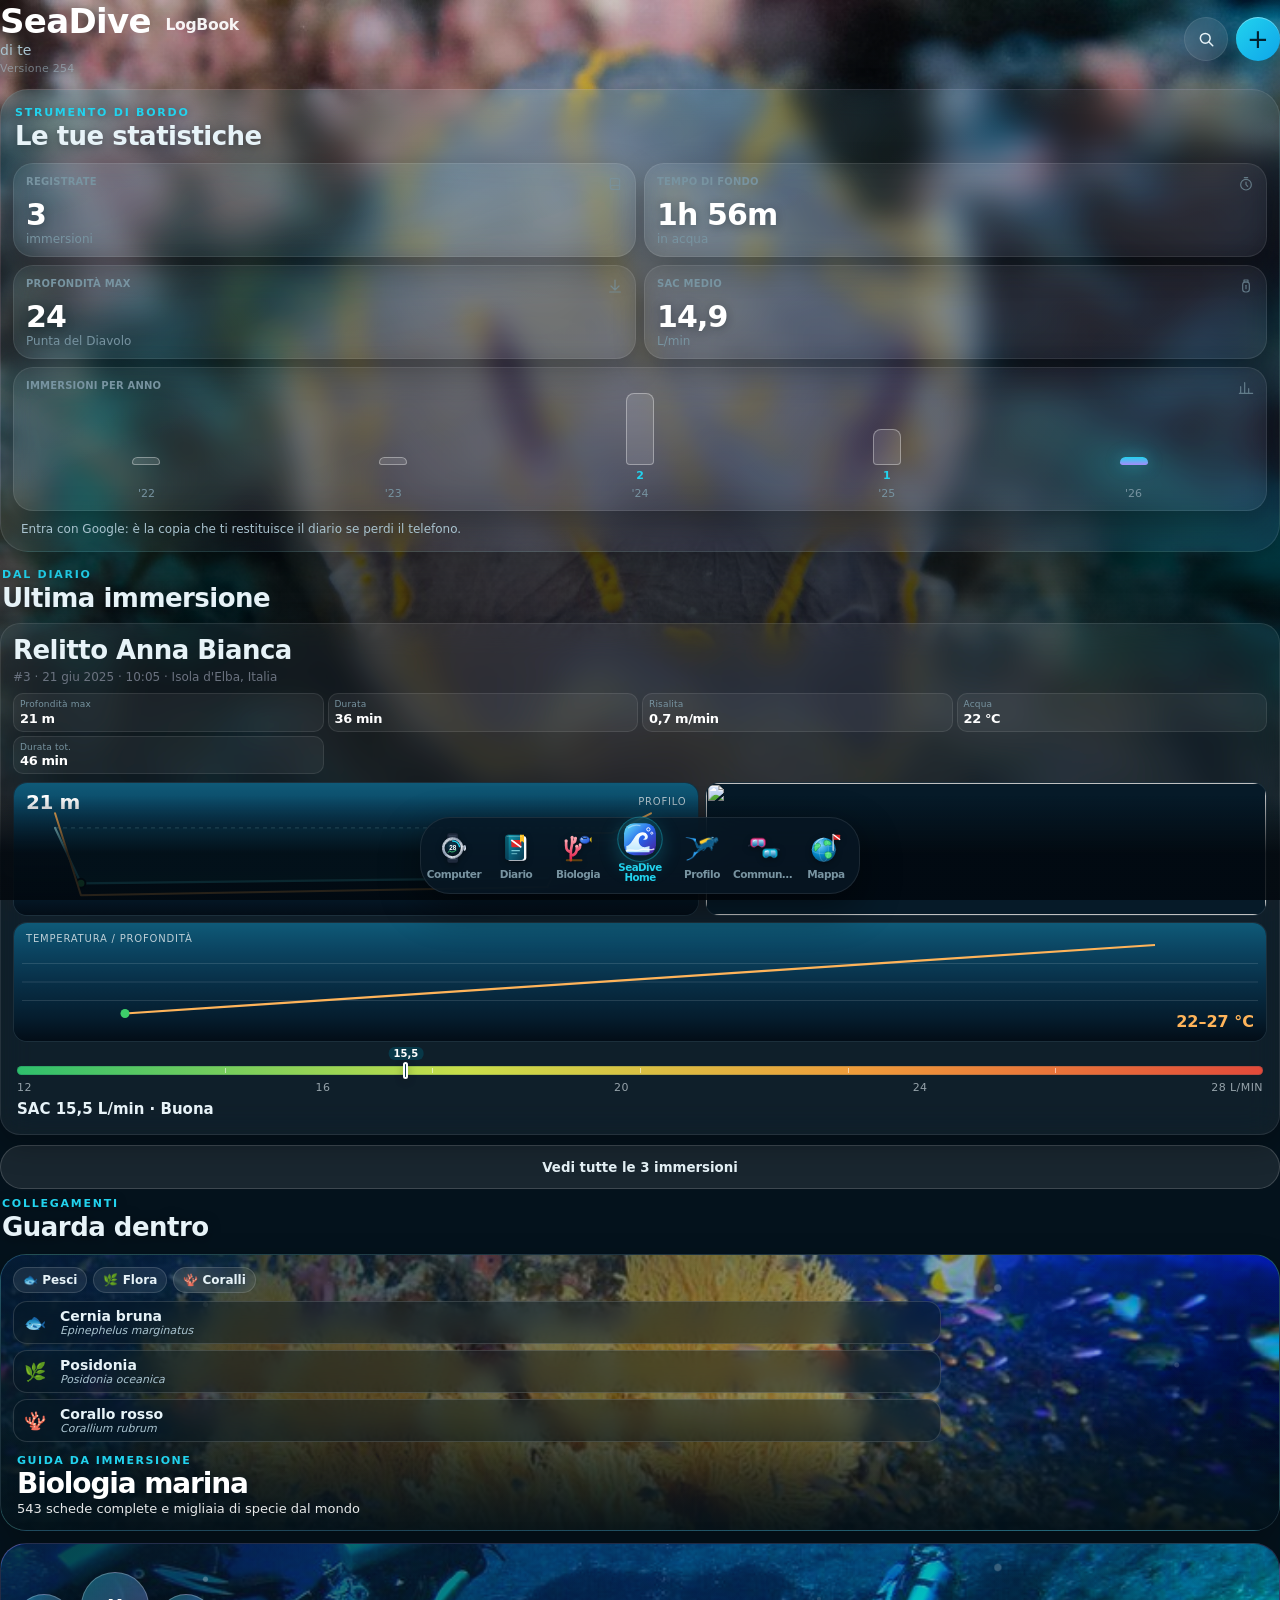
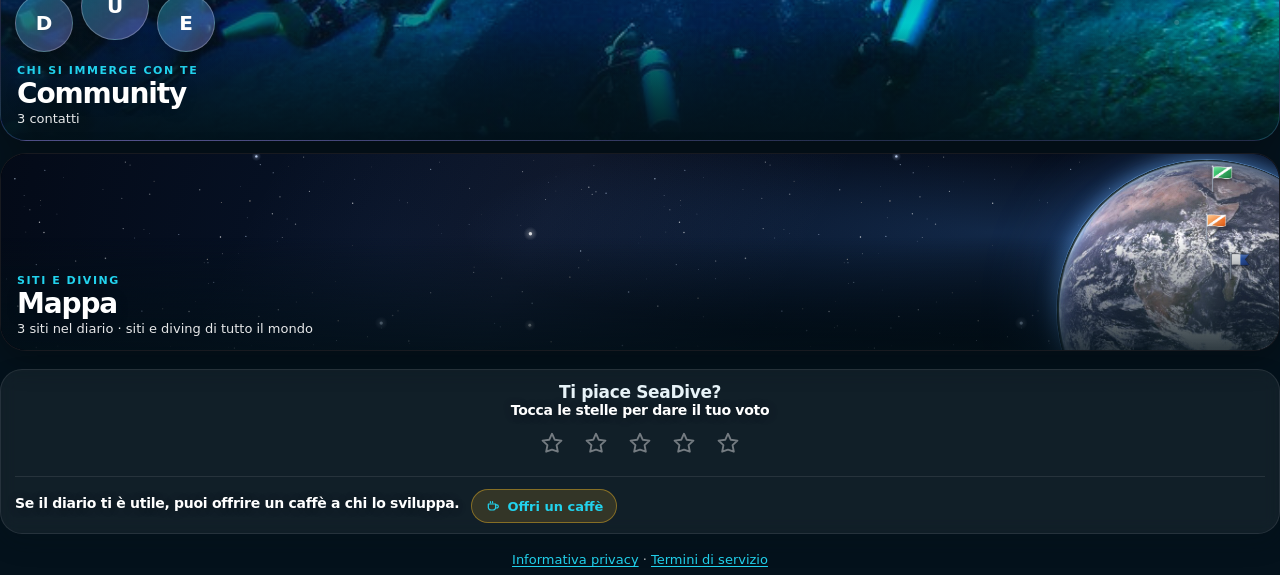
==== commit da6fc2e0: "Versione 254: i telefoni scaricano i file nuovi. Co-Authored-By: Claude Opus 5.5 <noreply@anthropic." ====
--- a/index.html
+++ b/index.html
@@ -26,8 +26,8 @@
       href="https://fonts.googleapis.com/css2?family=Fraunces:opsz,wght@9..144,500;9..144,700&family=Outfit:wght@400;500;600;700&family=Sora:wght@500;600;700;800&display=swap"
       rel="stylesheet"
     />
-    <link rel="stylesheet" href="./styles.css?v=253" />
-    <link rel="stylesheet" href="./theme-abisso.css?v=253" />
+    <link rel="stylesheet" href="./styles.css?v=254" />
+    <link rel="stylesheet" href="./theme-abisso.css?v=254" />
   </head>
   <body class="abisso">
     <div class="status-scrim" aria-hidden="true"></div>
@@ -120,14 +120,14 @@
         <p class="boot">SeaDive LogBook ha bisogno di JavaScript. Attivalo nelle impostazioni del browser e ricarica la pagina.</p>
       </noscript>
     </div>
-    <script src="./frame-guard.js?v=253"></script>
-    <script src="./errors.js?v=253"></script>
-    <script src="./config.js?v=253"></script>
-    <script src="./computers.js?v=253"></script>
-    <script src="./sites.js?v=253"></script>
-    <script src="./biology.js?v=253"></script>
-    <script src="./drive.js?v=253"></script>
-    <script src="./firebase-community.js?v=253"></script>
-    <script src="./app.js?v=253"></script>
+    <script src="./frame-guard.js?v=254"></script>
+    <script src="./errors.js?v=254"></script>
+    <script src="./config.js?v=254"></script>
+    <script src="./computers.js?v=254"></script>
+    <script src="./sites.js?v=254"></script>
+    <script src="./biology.js?v=254"></script>
+    <script src="./drive.js?v=254"></script>
+    <script src="./firebase-community.js?v=254"></script>
+    <script src="./app.js?v=254"></script>
   </body>
 </html>
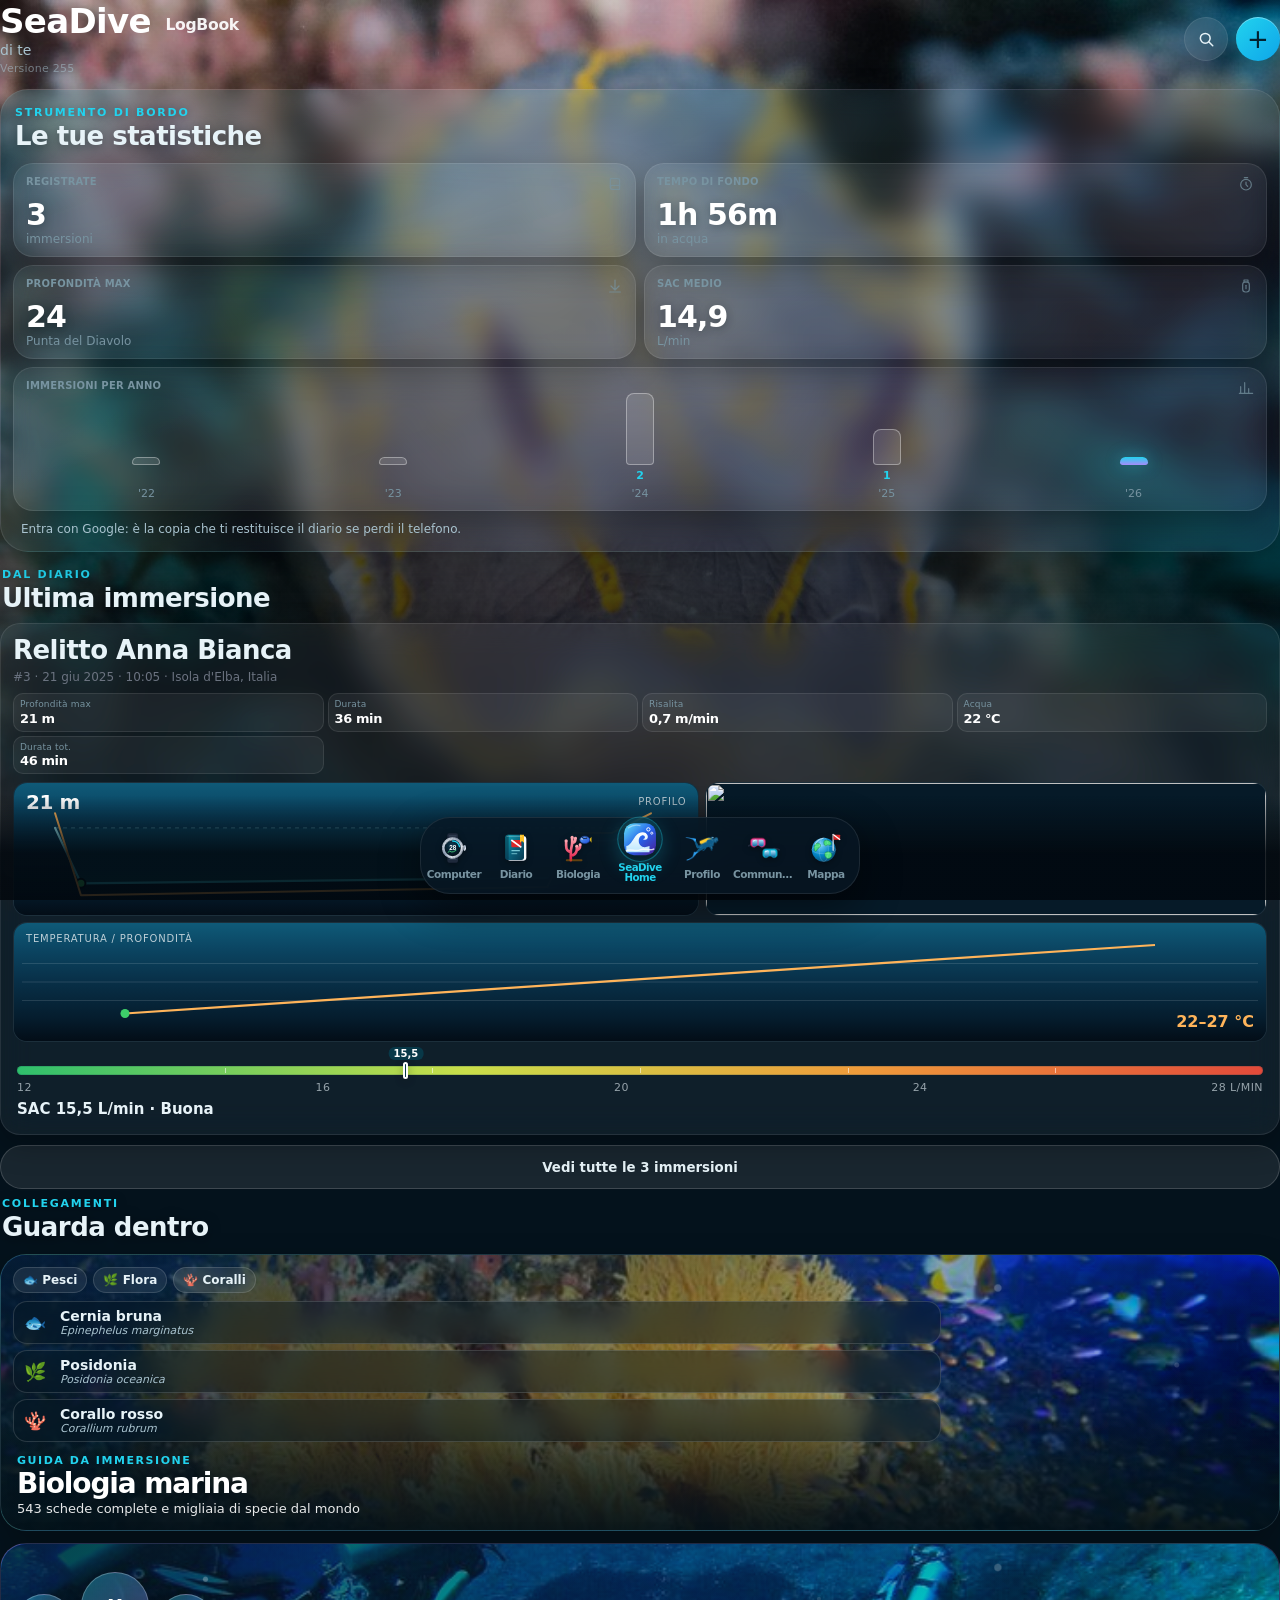
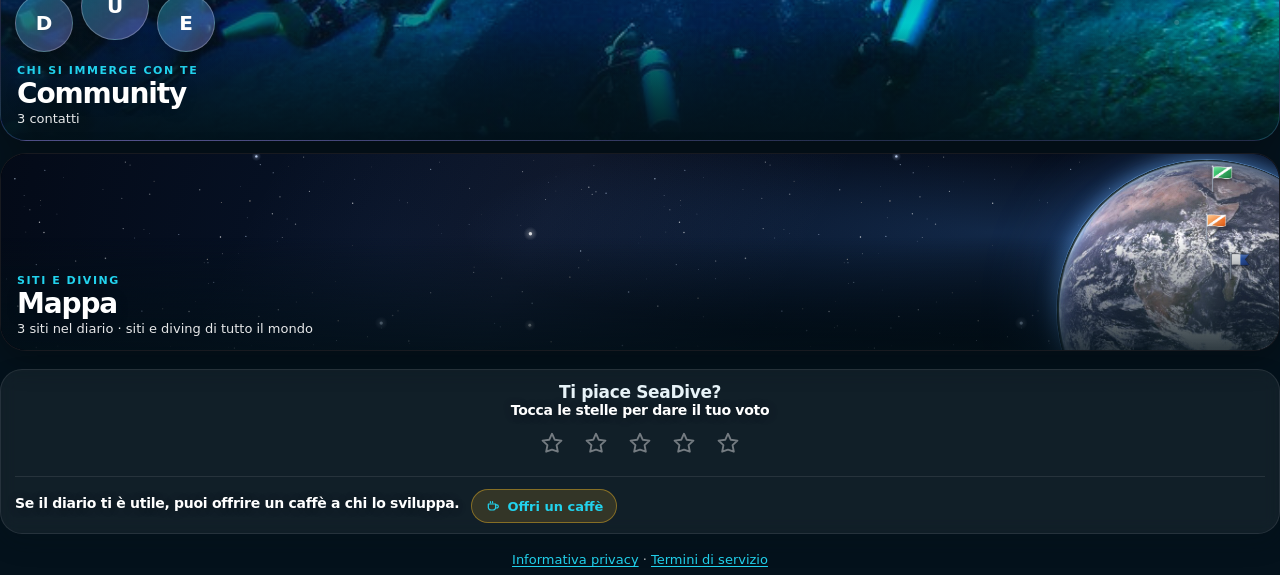
==== commit a8bbe7ce: "Versione 255: i telefoni scaricano i file nuovi. Co-Authored-By: Claude Opus 5.5 <noreply@anthropic." ====
--- a/index.html
+++ b/index.html
@@ -26,8 +26,8 @@
       href="https://fonts.googleapis.com/css2?family=Fraunces:opsz,wght@9..144,500;9..144,700&family=Outfit:wght@400;500;600;700&family=Sora:wght@500;600;700;800&display=swap"
       rel="stylesheet"
     />
-    <link rel="stylesheet" href="./styles.css?v=254" />
-    <link rel="stylesheet" href="./theme-abisso.css?v=254" />
+    <link rel="stylesheet" href="./styles.css?v=255" />
+    <link rel="stylesheet" href="./theme-abisso.css?v=255" />
   </head>
   <body class="abisso">
     <div class="status-scrim" aria-hidden="true"></div>
@@ -120,14 +120,14 @@
         <p class="boot">SeaDive LogBook ha bisogno di JavaScript. Attivalo nelle impostazioni del browser e ricarica la pagina.</p>
       </noscript>
     </div>
-    <script src="./frame-guard.js?v=254"></script>
-    <script src="./errors.js?v=254"></script>
-    <script src="./config.js?v=254"></script>
-    <script src="./computers.js?v=254"></script>
-    <script src="./sites.js?v=254"></script>
-    <script src="./biology.js?v=254"></script>
-    <script src="./drive.js?v=254"></script>
-    <script src="./firebase-community.js?v=254"></script>
-    <script src="./app.js?v=254"></script>
+    <script src="./frame-guard.js?v=255"></script>
+    <script src="./errors.js?v=255"></script>
+    <script src="./config.js?v=255"></script>
+    <script src="./computers.js?v=255"></script>
+    <script src="./sites.js?v=255"></script>
+    <script src="./biology.js?v=255"></script>
+    <script src="./drive.js?v=255"></script>
+    <script src="./firebase-community.js?v=255"></script>
+    <script src="./app.js?v=255"></script>
   </body>
 </html>
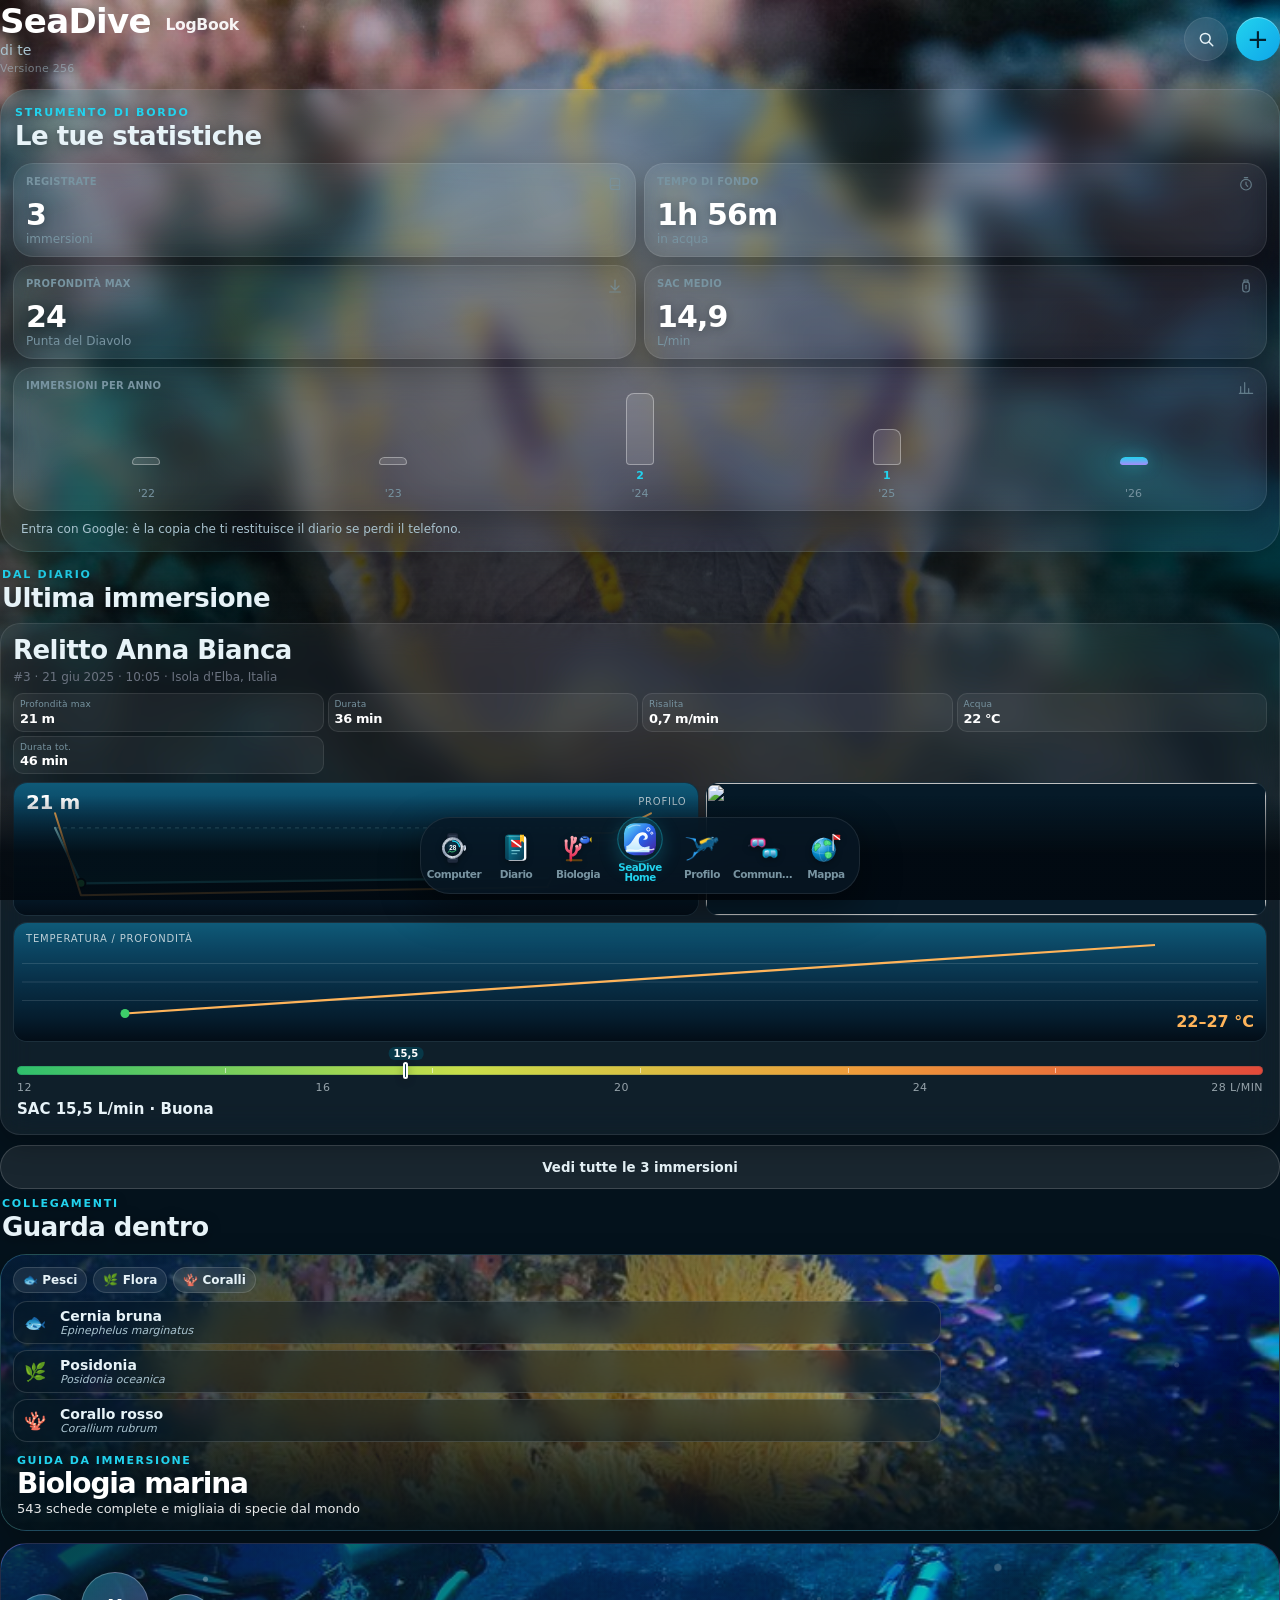
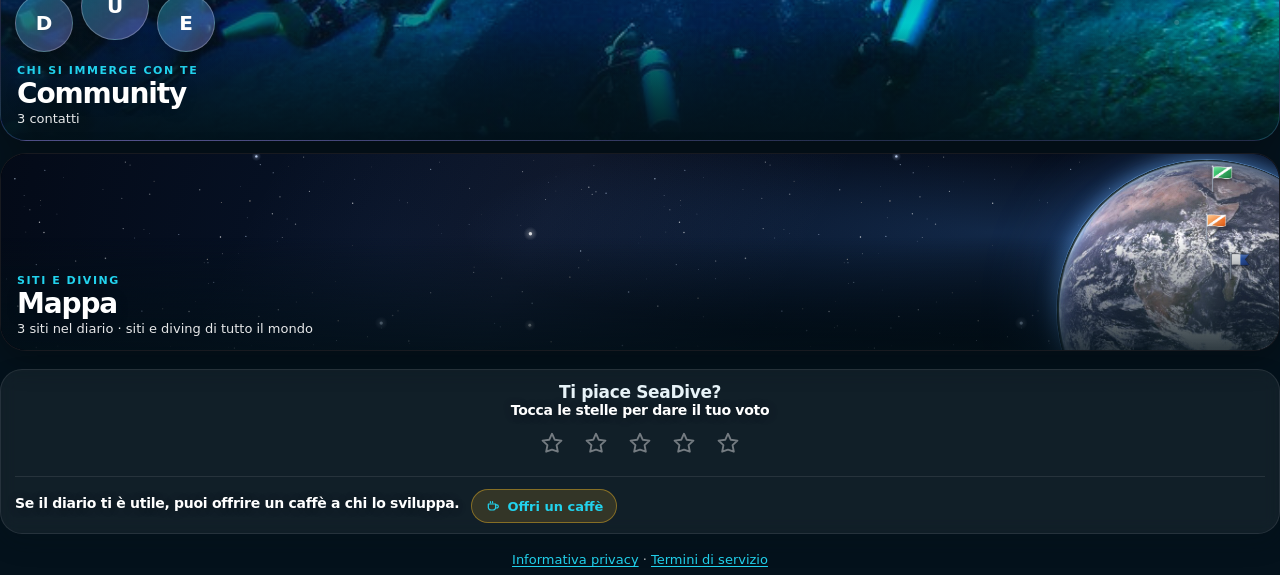
==== commit 27d56401: "Versione 256: i telefoni scaricano i file nuovi. Co-Authored-By: Claude Opus 5.5 <noreply@anthropic." ====
--- a/index.html
+++ b/index.html
@@ -26,8 +26,8 @@
       href="https://fonts.googleapis.com/css2?family=Fraunces:opsz,wght@9..144,500;9..144,700&family=Outfit:wght@400;500;600;700&family=Sora:wght@500;600;700;800&display=swap"
       rel="stylesheet"
     />
-    <link rel="stylesheet" href="./styles.css?v=255" />
-    <link rel="stylesheet" href="./theme-abisso.css?v=255" />
+    <link rel="stylesheet" href="./styles.css?v=256" />
+    <link rel="stylesheet" href="./theme-abisso.css?v=256" />
   </head>
   <body class="abisso">
     <div class="status-scrim" aria-hidden="true"></div>
@@ -120,14 +120,14 @@
         <p class="boot">SeaDive LogBook ha bisogno di JavaScript. Attivalo nelle impostazioni del browser e ricarica la pagina.</p>
       </noscript>
     </div>
-    <script src="./frame-guard.js?v=255"></script>
-    <script src="./errors.js?v=255"></script>
-    <script src="./config.js?v=255"></script>
-    <script src="./computers.js?v=255"></script>
-    <script src="./sites.js?v=255"></script>
-    <script src="./biology.js?v=255"></script>
-    <script src="./drive.js?v=255"></script>
-    <script src="./firebase-community.js?v=255"></script>
-    <script src="./app.js?v=255"></script>
+    <script src="./frame-guard.js?v=256"></script>
+    <script src="./errors.js?v=256"></script>
+    <script src="./config.js?v=256"></script>
+    <script src="./computers.js?v=256"></script>
+    <script src="./sites.js?v=256"></script>
+    <script src="./biology.js?v=256"></script>
+    <script src="./drive.js?v=256"></script>
+    <script src="./firebase-community.js?v=256"></script>
+    <script src="./app.js?v=256"></script>
   </body>
 </html>
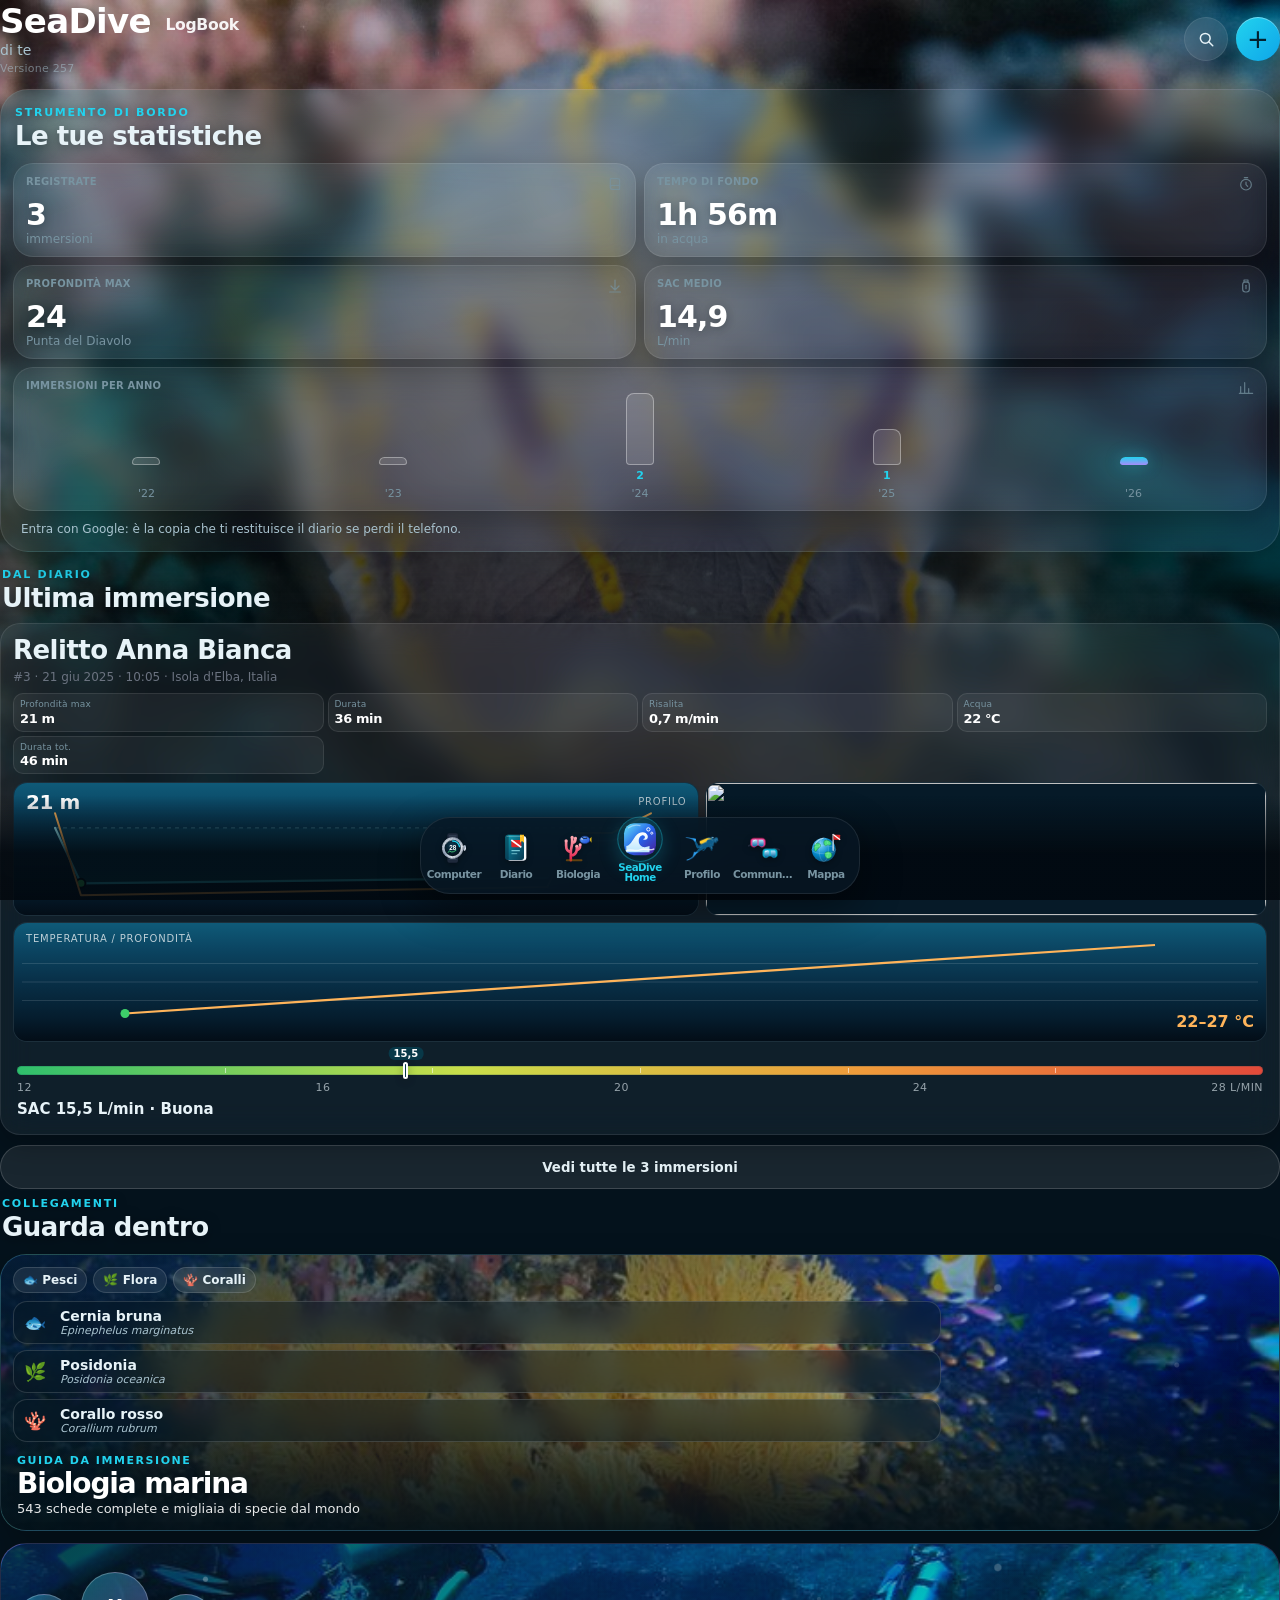
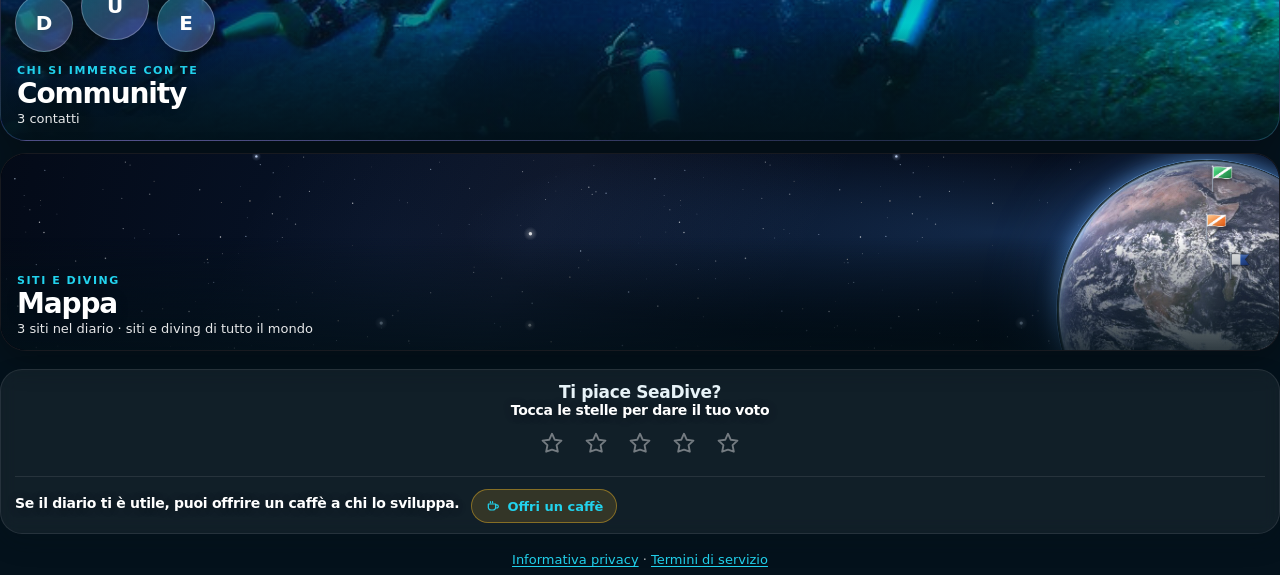
==== commit 70f84e25: "Versione 257: i telefoni scaricano i file nuovi. Co-Authored-By: Claude Opus 5.5 <noreply@anthropic." ====
--- a/index.html
+++ b/index.html
@@ -26,8 +26,8 @@
       href="https://fonts.googleapis.com/css2?family=Fraunces:opsz,wght@9..144,500;9..144,700&family=Outfit:wght@400;500;600;700&family=Sora:wght@500;600;700;800&display=swap"
       rel="stylesheet"
     />
-    <link rel="stylesheet" href="./styles.css?v=256" />
-    <link rel="stylesheet" href="./theme-abisso.css?v=256" />
+    <link rel="stylesheet" href="./styles.css?v=257" />
+    <link rel="stylesheet" href="./theme-abisso.css?v=257" />
   </head>
   <body class="abisso">
     <div class="status-scrim" aria-hidden="true"></div>
@@ -120,14 +120,14 @@
         <p class="boot">SeaDive LogBook ha bisogno di JavaScript. Attivalo nelle impostazioni del browser e ricarica la pagina.</p>
       </noscript>
     </div>
-    <script src="./frame-guard.js?v=256"></script>
-    <script src="./errors.js?v=256"></script>
-    <script src="./config.js?v=256"></script>
-    <script src="./computers.js?v=256"></script>
-    <script src="./sites.js?v=256"></script>
-    <script src="./biology.js?v=256"></script>
-    <script src="./drive.js?v=256"></script>
-    <script src="./firebase-community.js?v=256"></script>
-    <script src="./app.js?v=256"></script>
+    <script src="./frame-guard.js?v=257"></script>
+    <script src="./errors.js?v=257"></script>
+    <script src="./config.js?v=257"></script>
+    <script src="./computers.js?v=257"></script>
+    <script src="./sites.js?v=257"></script>
+    <script src="./biology.js?v=257"></script>
+    <script src="./drive.js?v=257"></script>
+    <script src="./firebase-community.js?v=257"></script>
+    <script src="./app.js?v=257"></script>
   </body>
 </html>
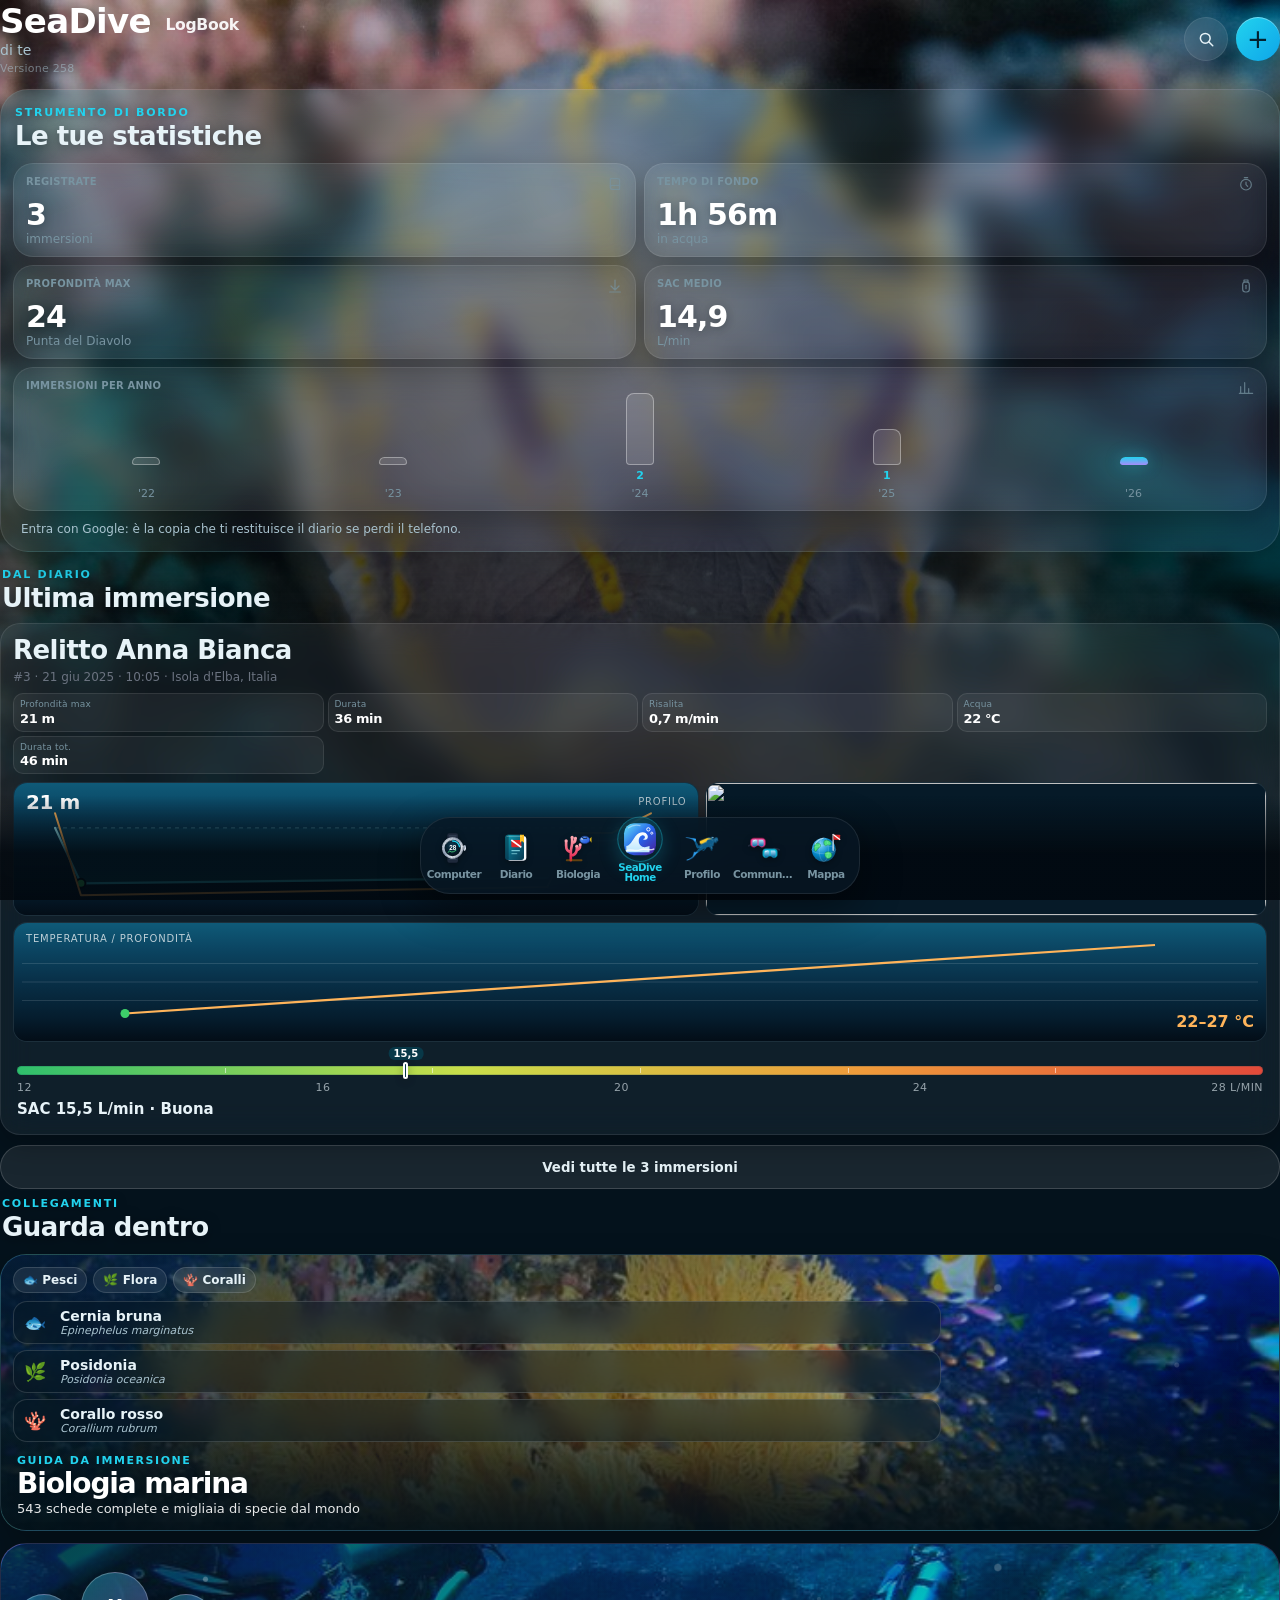
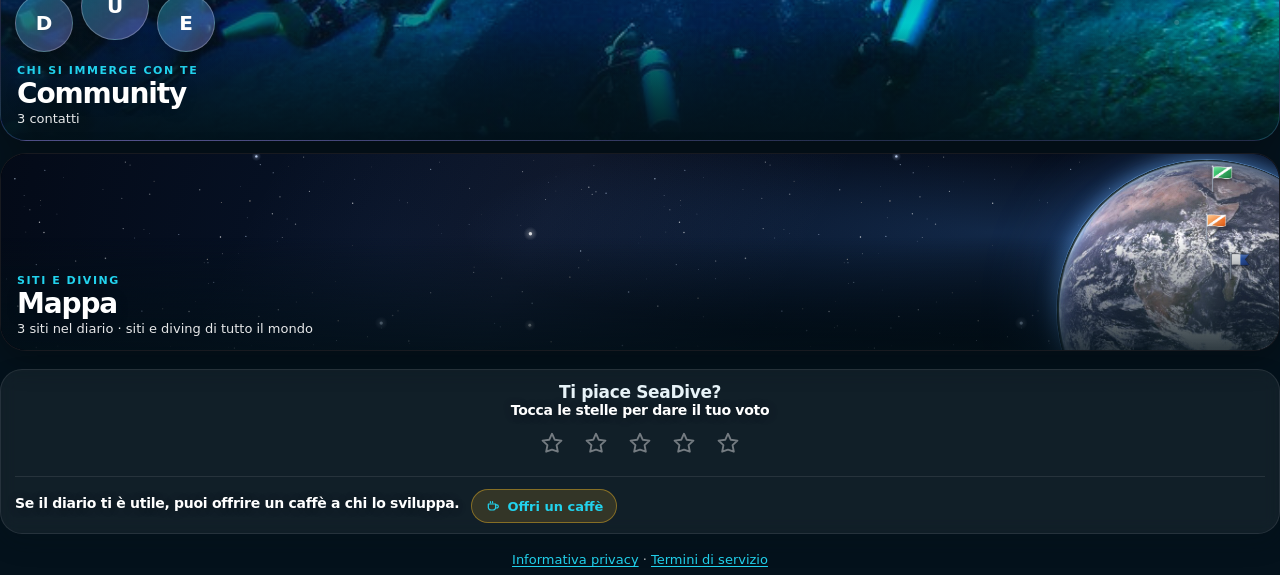
==== commit fe5d263f: "Versione 258: le foto delle immersioni non vanno piu' nella copia privata su Firebase. Restano sul t" ====
--- a/index.html
+++ b/index.html
@@ -26,8 +26,8 @@
       href="https://fonts.googleapis.com/css2?family=Fraunces:opsz,wght@9..144,500;9..144,700&family=Outfit:wght@400;500;600;700&family=Sora:wght@500;600;700;800&display=swap"
       rel="stylesheet"
     />
-    <link rel="stylesheet" href="./styles.css?v=257" />
-    <link rel="stylesheet" href="./theme-abisso.css?v=257" />
+    <link rel="stylesheet" href="./styles.css?v=258" />
+    <link rel="stylesheet" href="./theme-abisso.css?v=258" />
   </head>
   <body class="abisso">
     <div class="status-scrim" aria-hidden="true"></div>
@@ -120,14 +120,14 @@
         <p class="boot">SeaDive LogBook ha bisogno di JavaScript. Attivalo nelle impostazioni del browser e ricarica la pagina.</p>
       </noscript>
     </div>
-    <script src="./frame-guard.js?v=257"></script>
-    <script src="./errors.js?v=257"></script>
-    <script src="./config.js?v=257"></script>
-    <script src="./computers.js?v=257"></script>
-    <script src="./sites.js?v=257"></script>
-    <script src="./biology.js?v=257"></script>
-    <script src="./drive.js?v=257"></script>
-    <script src="./firebase-community.js?v=257"></script>
-    <script src="./app.js?v=257"></script>
+    <script src="./frame-guard.js?v=258"></script>
+    <script src="./errors.js?v=258"></script>
+    <script src="./config.js?v=258"></script>
+    <script src="./computers.js?v=258"></script>
+    <script src="./sites.js?v=258"></script>
+    <script src="./biology.js?v=258"></script>
+    <script src="./drive.js?v=258"></script>
+    <script src="./firebase-community.js?v=258"></script>
+    <script src="./app.js?v=258"></script>
   </body>
 </html>
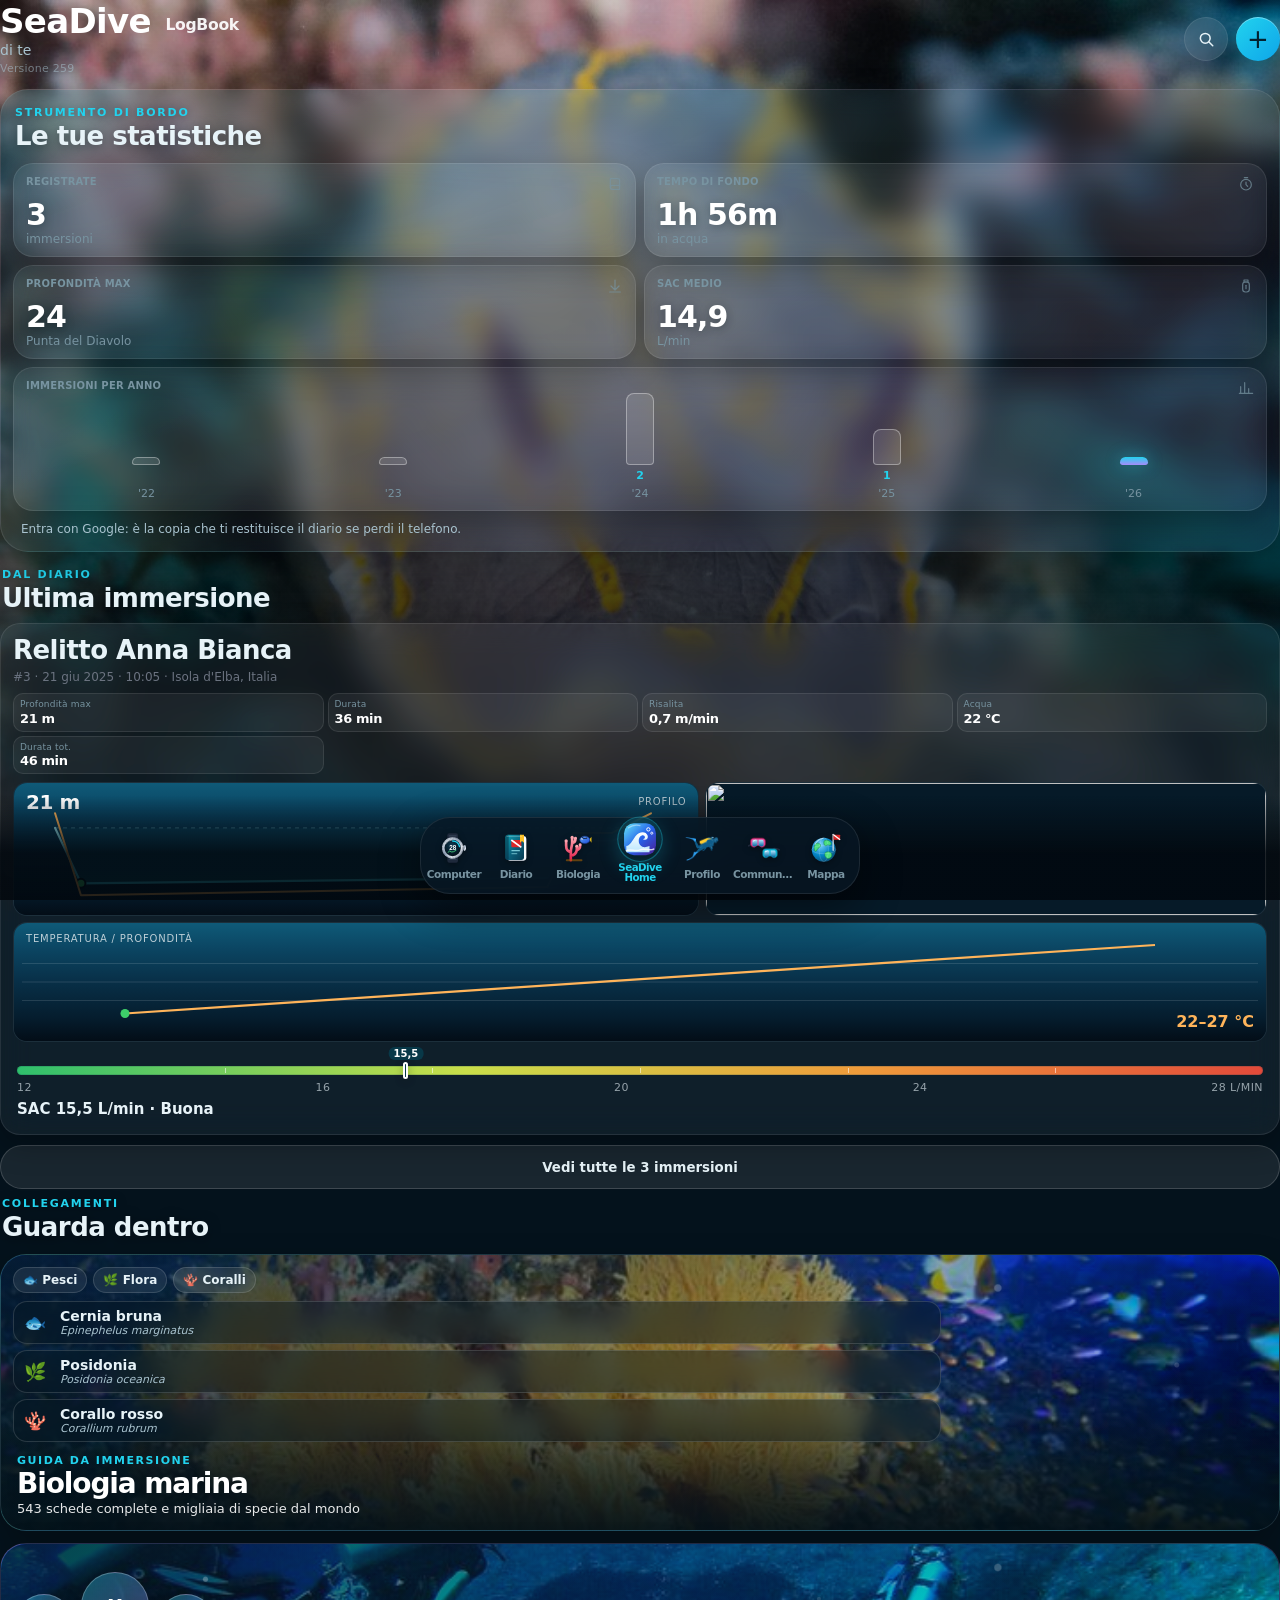
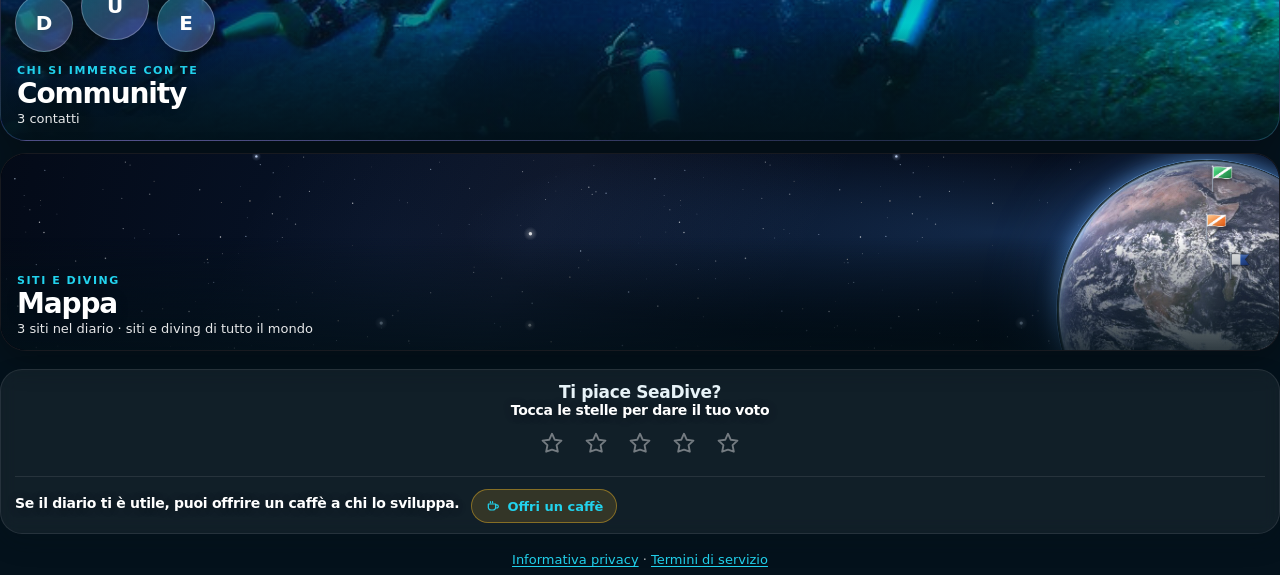
==== commit a85839ac: "Versione 259: la copia privata su Firebase e' compressa prima di essere cifrata. Nuovo formato enc2 " ====
--- a/index.html
+++ b/index.html
@@ -26,8 +26,8 @@
       href="https://fonts.googleapis.com/css2?family=Fraunces:opsz,wght@9..144,500;9..144,700&family=Outfit:wght@400;500;600;700&family=Sora:wght@500;600;700;800&display=swap"
       rel="stylesheet"
     />
-    <link rel="stylesheet" href="./styles.css?v=258" />
-    <link rel="stylesheet" href="./theme-abisso.css?v=258" />
+    <link rel="stylesheet" href="./styles.css?v=259" />
+    <link rel="stylesheet" href="./theme-abisso.css?v=259" />
   </head>
   <body class="abisso">
     <div class="status-scrim" aria-hidden="true"></div>
@@ -120,14 +120,14 @@
         <p class="boot">SeaDive LogBook ha bisogno di JavaScript. Attivalo nelle impostazioni del browser e ricarica la pagina.</p>
       </noscript>
     </div>
-    <script src="./frame-guard.js?v=258"></script>
-    <script src="./errors.js?v=258"></script>
-    <script src="./config.js?v=258"></script>
-    <script src="./computers.js?v=258"></script>
-    <script src="./sites.js?v=258"></script>
-    <script src="./biology.js?v=258"></script>
-    <script src="./drive.js?v=258"></script>
-    <script src="./firebase-community.js?v=258"></script>
-    <script src="./app.js?v=258"></script>
+    <script src="./frame-guard.js?v=259"></script>
+    <script src="./errors.js?v=259"></script>
+    <script src="./config.js?v=259"></script>
+    <script src="./computers.js?v=259"></script>
+    <script src="./sites.js?v=259"></script>
+    <script src="./biology.js?v=259"></script>
+    <script src="./drive.js?v=259"></script>
+    <script src="./firebase-community.js?v=259"></script>
+    <script src="./app.js?v=259"></script>
   </body>
 </html>
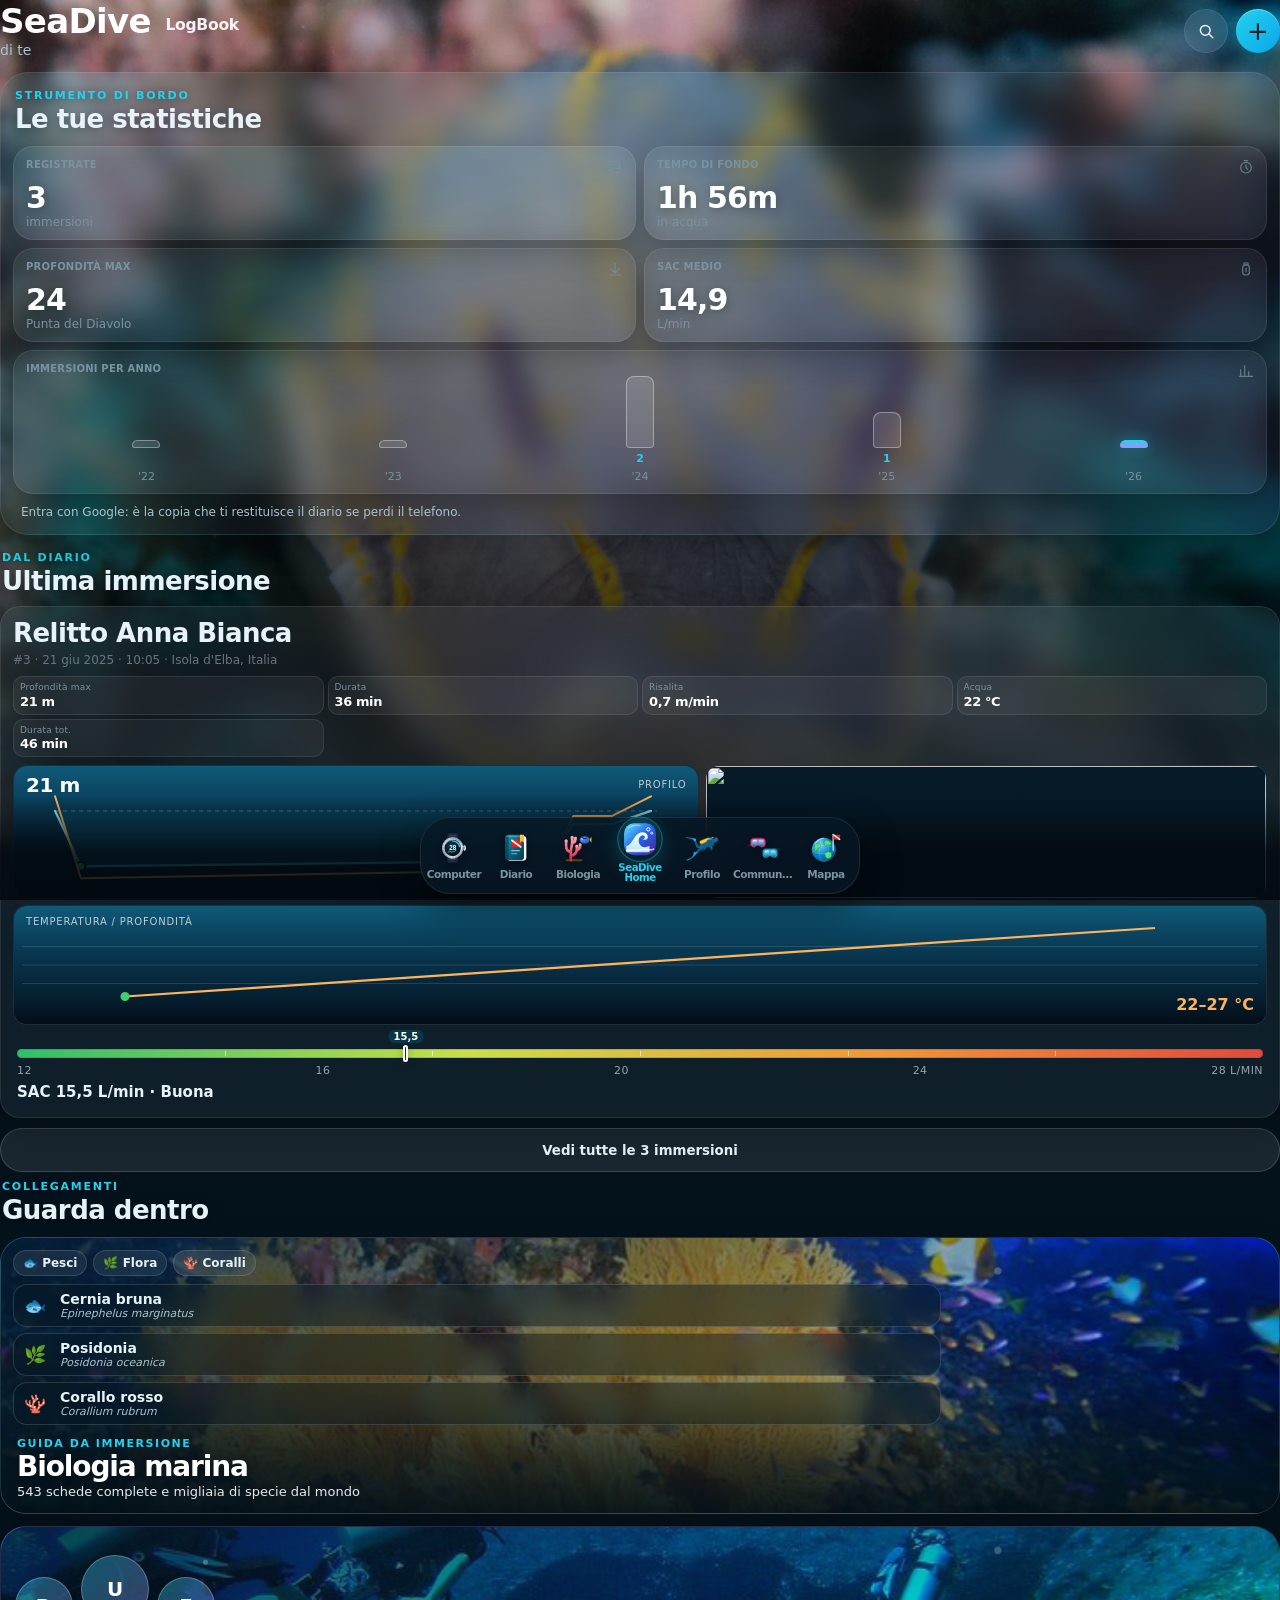
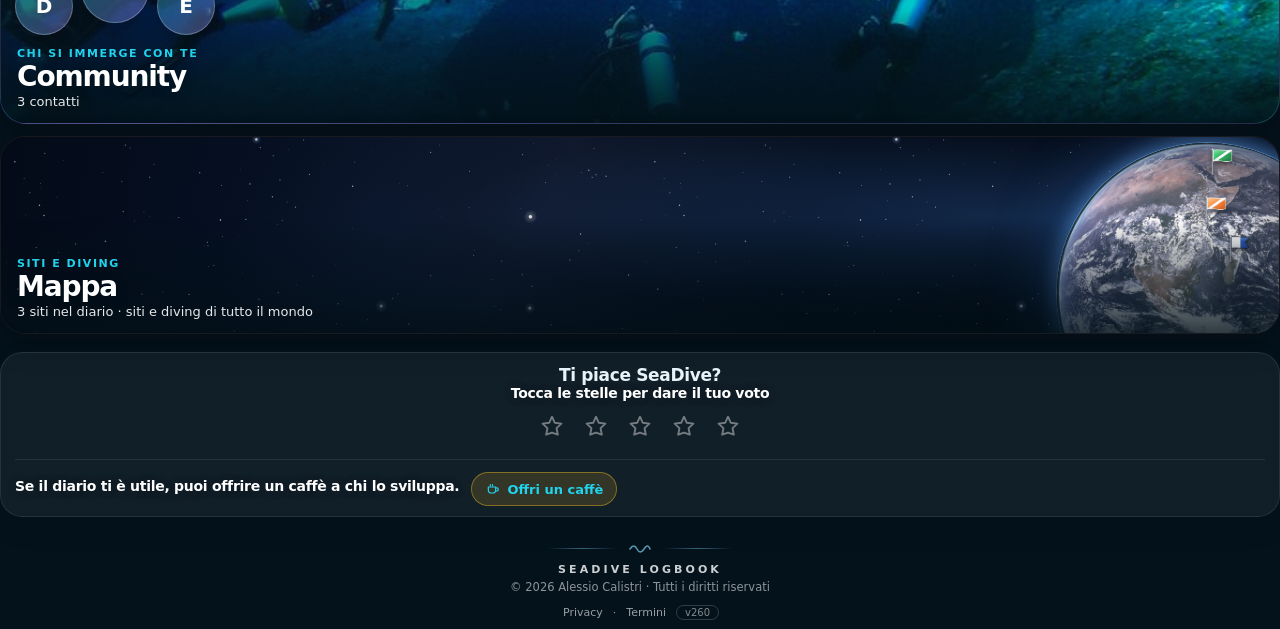
==== commit 3fa2a70c: "Versione 260: firma in fondo alla home con copyright, al posto della versione in alto. Tolta la scri" ====
--- a/index.html
+++ b/index.html
@@ -26,8 +26,8 @@
       href="https://fonts.googleapis.com/css2?family=Fraunces:opsz,wght@9..144,500;9..144,700&family=Outfit:wght@400;500;600;700&family=Sora:wght@500;600;700;800&display=swap"
       rel="stylesheet"
     />
-    <link rel="stylesheet" href="./styles.css?v=259" />
-    <link rel="stylesheet" href="./theme-abisso.css?v=259" />
+    <link rel="stylesheet" href="./styles.css?v=260" />
+    <link rel="stylesheet" href="./theme-abisso.css?v=260" />
   </head>
   <body class="abisso">
     <div class="status-scrim" aria-hidden="true"></div>
@@ -120,14 +120,14 @@
         <p class="boot">SeaDive LogBook ha bisogno di JavaScript. Attivalo nelle impostazioni del browser e ricarica la pagina.</p>
       </noscript>
     </div>
-    <script src="./frame-guard.js?v=259"></script>
-    <script src="./errors.js?v=259"></script>
-    <script src="./config.js?v=259"></script>
-    <script src="./computers.js?v=259"></script>
-    <script src="./sites.js?v=259"></script>
-    <script src="./biology.js?v=259"></script>
-    <script src="./drive.js?v=259"></script>
-    <script src="./firebase-community.js?v=259"></script>
-    <script src="./app.js?v=259"></script>
+    <script src="./frame-guard.js?v=260"></script>
+    <script src="./errors.js?v=260"></script>
+    <script src="./config.js?v=260"></script>
+    <script src="./computers.js?v=260"></script>
+    <script src="./sites.js?v=260"></script>
+    <script src="./biology.js?v=260"></script>
+    <script src="./drive.js?v=260"></script>
+    <script src="./firebase-community.js?v=260"></script>
+    <script src="./app.js?v=260"></script>
   </body>
 </html>
--- a/styles.css
+++ b/styles.css
@@ -273,8 +273,16 @@
   text-align: center; font-size: 13px; color: rgba(255, 255, 255, 0.75); text-shadow: 0 1px 8px rgba(2, 16, 24, 0.8);
 }
 .splash .splash-legal a, .splash .splash-legal a:visited { color: inherit; text-decoration: underline; text-underline-offset: 2px; }
-.home-legal { margin: 18px 0 8px; text-align: center; font-size: 13px; color: rgba(255, 255, 255, 0.7); }
-.home-legal a, .home-legal a:visited { color: inherit; text-decoration: underline; text-underline-offset: 2px; }
+.home-foot { margin: 26px 0 6px; text-align: center; color: rgba(255, 255, 255, 0.55); }
+.home-foot p { margin: 0; }
+.home-foot-wave { display: flex; align-items: center; justify-content: center; gap: 12px; margin-bottom: 10px; color: rgba(120, 210, 235, 0.7); }
+.home-foot-wave::before, .home-foot-wave::after { content: ""; flex: 0 0 70px; height: 1px; background: linear-gradient(90deg, transparent, rgba(120, 210, 235, 0.45), transparent); }
+.home-foot-wave svg { display: block; }
+.home-foot-name { font-size: 11px; font-weight: 600; letter-spacing: 0.28em; text-transform: uppercase; color: rgba(255, 255, 255, 0.8); }
+.home-foot-copy { margin-top: 4px !important; font-size: 11.5px; }
+.home-foot-links { margin-top: 8px !important; display: flex; align-items: center; justify-content: center; gap: 8px; font-size: 11px; }
+body .home-foot .home-foot-links a, body .home-foot .home-foot-links a:visited { color: rgba(255, 255, 255, 0.6); text-decoration: none; padding: 4px 2px; }
+.home-foot-ver { padding: 1px 8px; border: 1px solid rgba(255, 255, 255, 0.18); border-radius: 99px; font-size: 10px; color: rgba(255, 255, 255, 0.5); }
 
 h1, h2, h3, .serif { font-family: Outfit, system-ui, sans-serif; font-weight: 700; }
 button, input, textarea, select { font-family: inherit; }
@@ -3032,7 +3040,6 @@
   .space-scene, .earth, .earth-flag { animation: none; }
 }
 .home-all { margin-top: 10px; }
-body .home-brand p.hint { font-size: 11px; opacity: 0.55; letter-spacing: 0.02em; margin-top: 4px; }
 .home-stats .kpi-chart .year-chart { margin-top: 16px; }
 .kpi p span svg { display: block; opacity: 0.75; }
 .home-stats .kpi em { overflow: hidden; text-overflow: ellipsis; white-space: nowrap; }body.page-home .app-rate {
